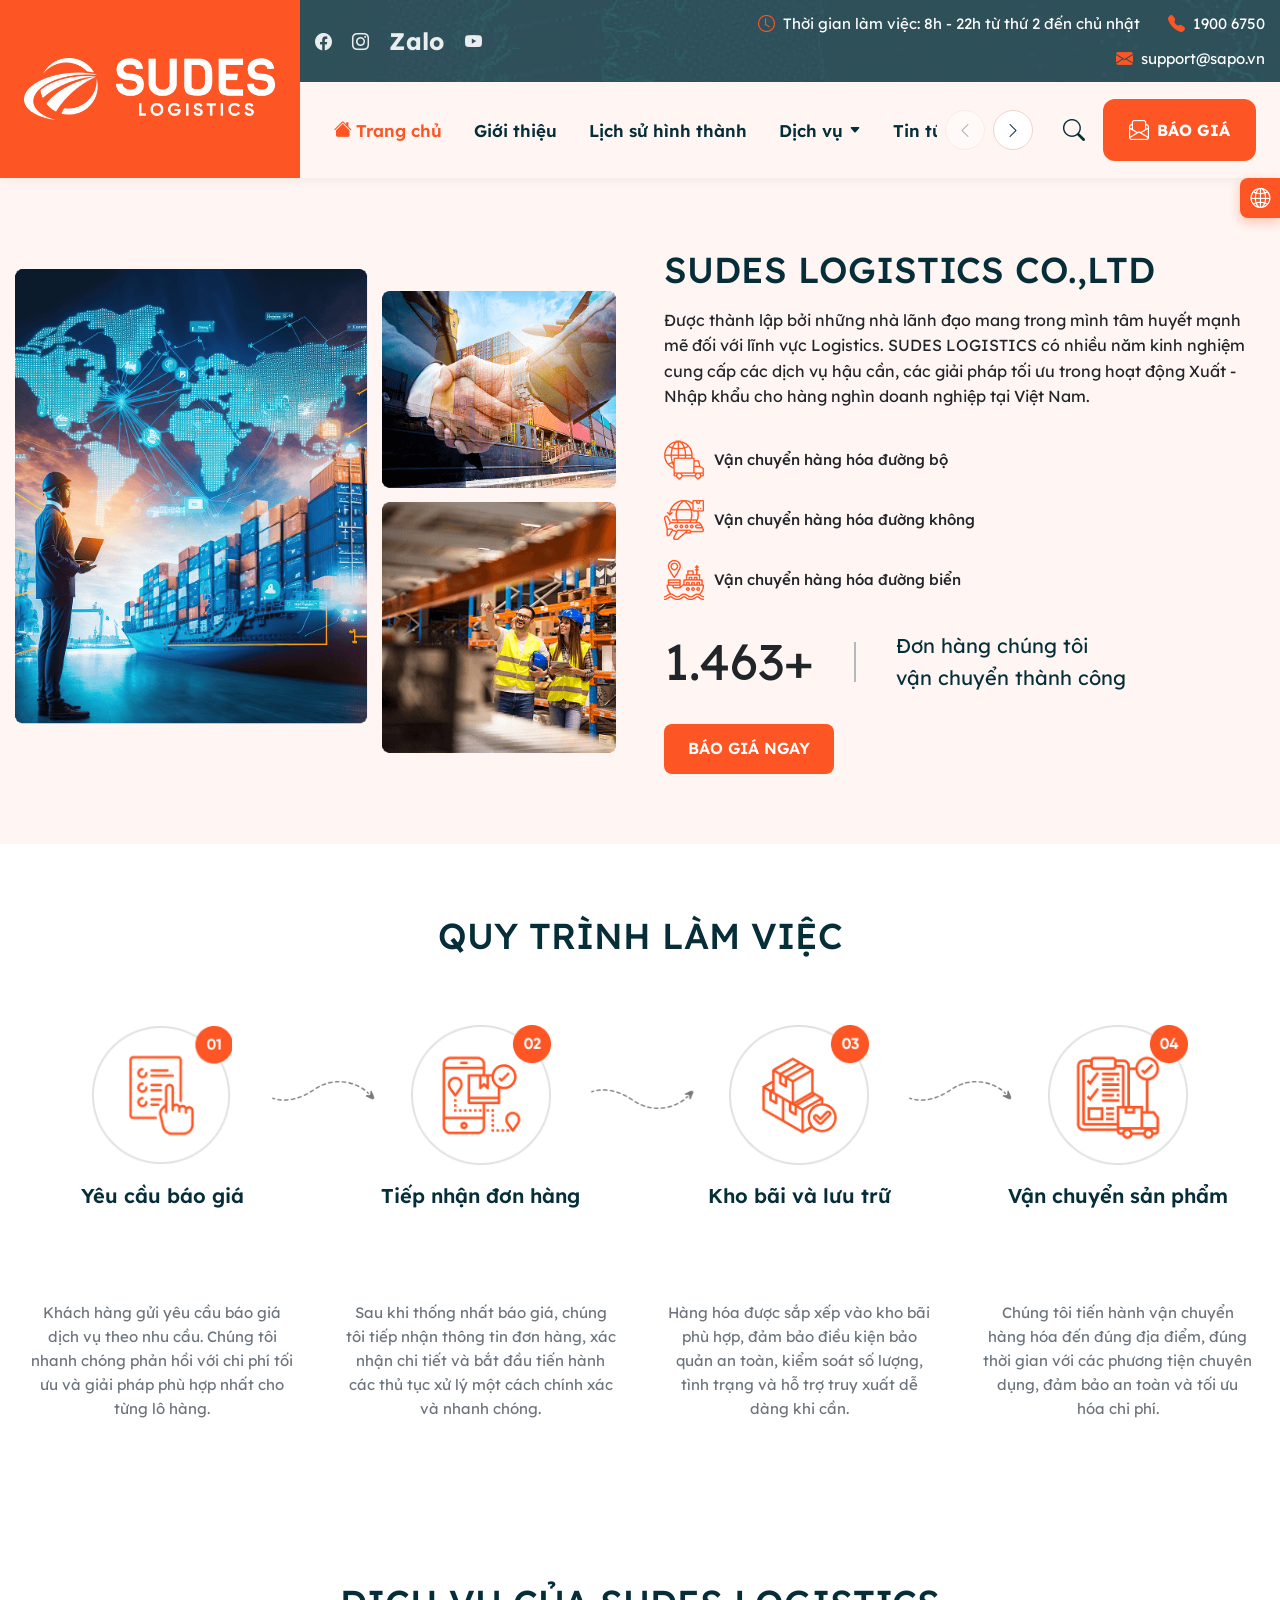
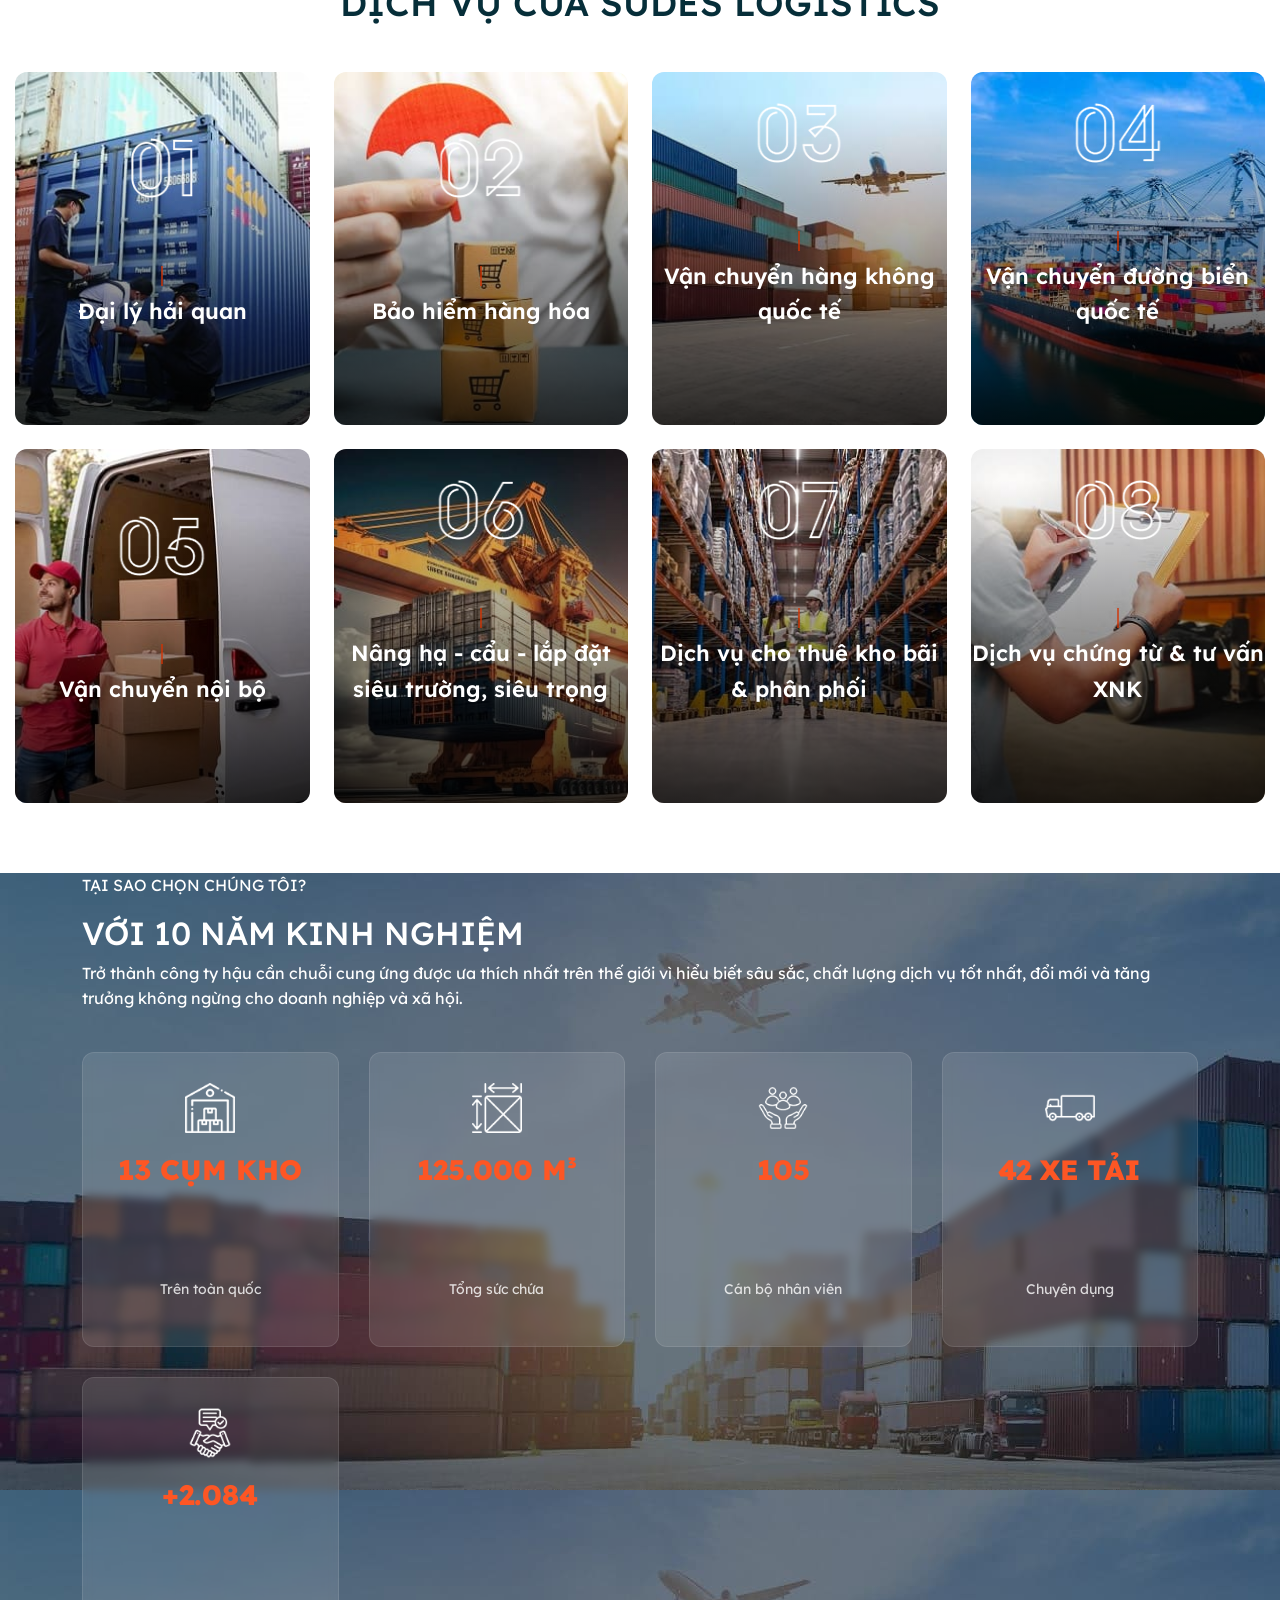
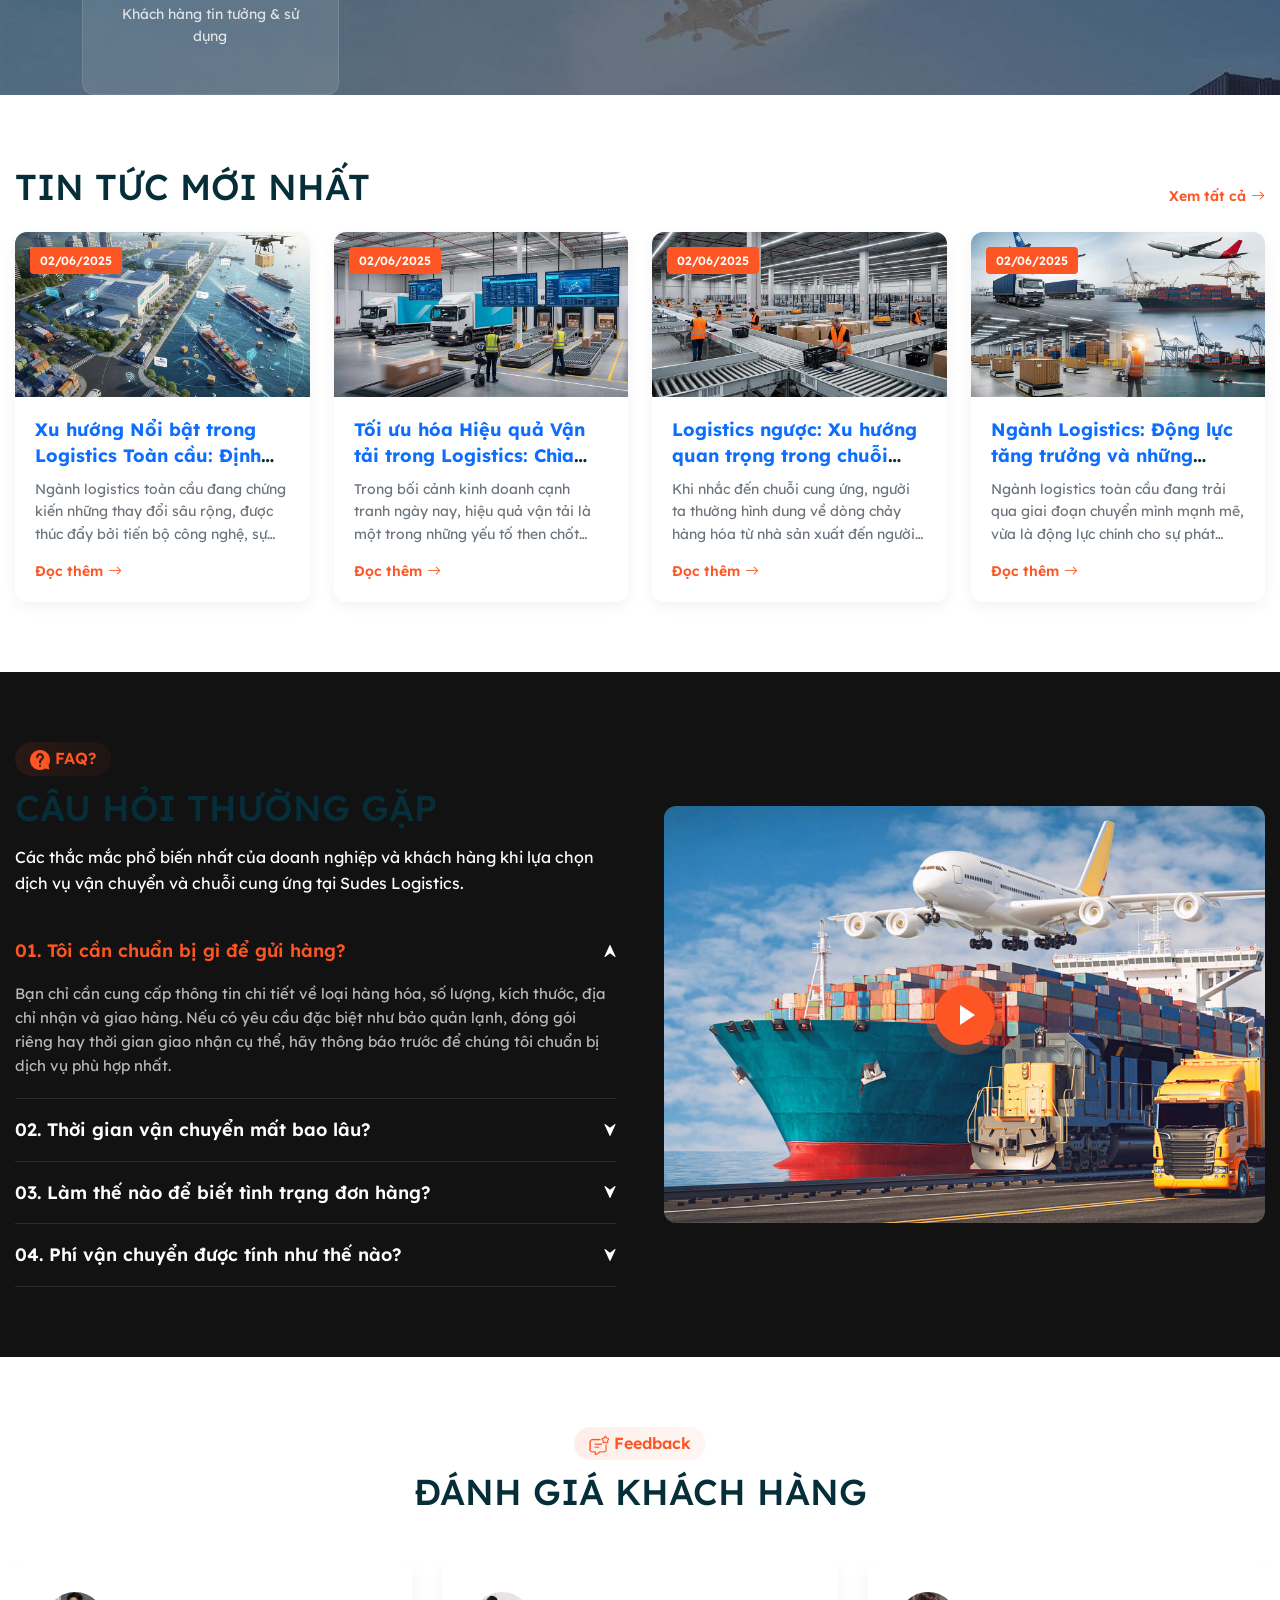
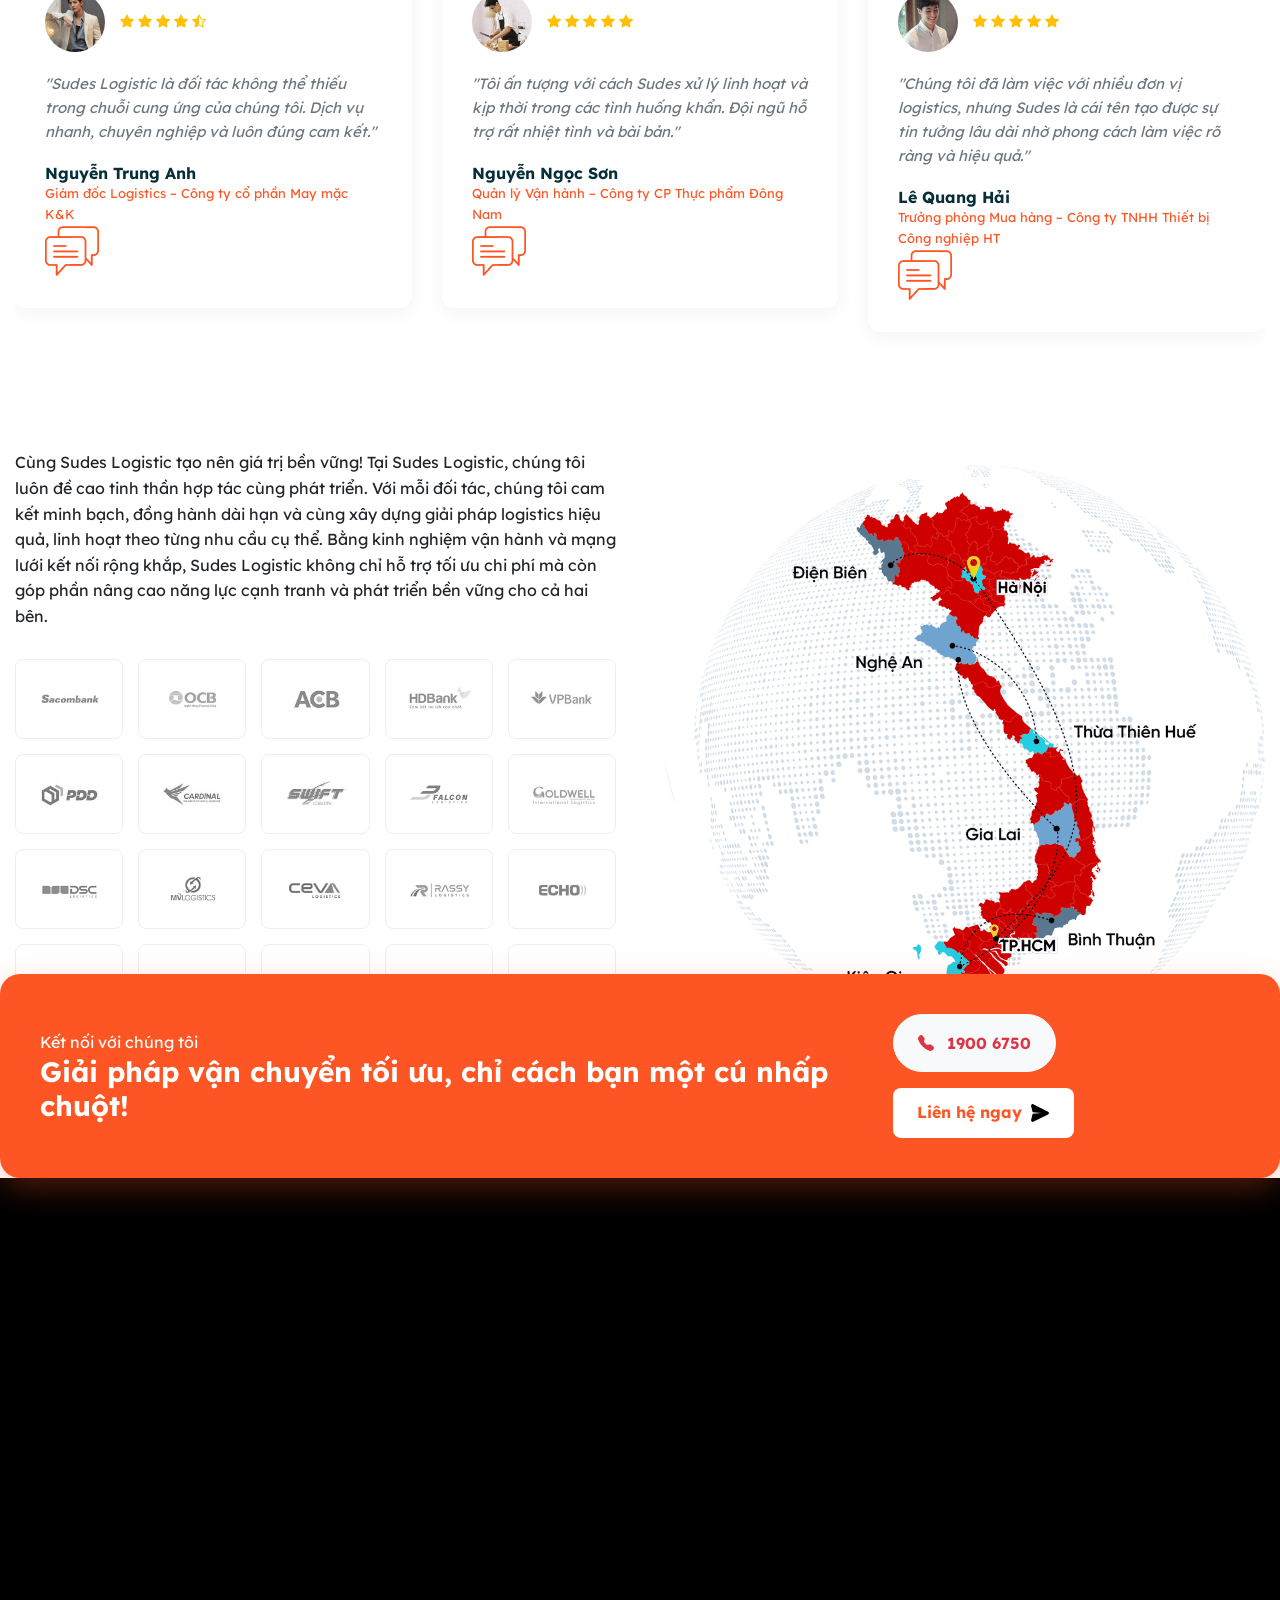
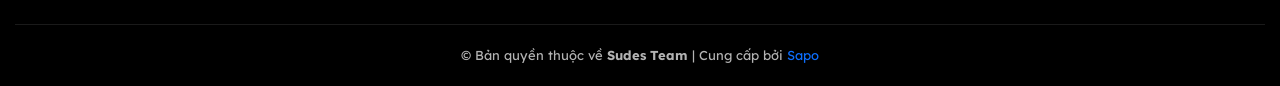
==== index.html @ b06f2344 "Update sudes-logistics" ====
<!DOCTYPE html>
<html lang="vi">
<head>
  <meta charset="UTF-8">
  <meta name="viewport" content="width=device-width, initial-scale=1.0, minimum-scale=1.0, maximum-scale=5.0">
  <meta name="description" content="Sudes Logistics - Đơn vị cung cấp giải pháp vận tải và hậu cần chuyên nghiệp, linh hoạt và tối ưu chi phí. Đồng hành cùng doanh nghiệp xuất nhập khẩu Việt Nam.">
  <meta name="theme-color" content="#fd5624">
  <title>Sudes Logistics - Giải pháp Logistic Toàn Diện</title>

  <!-- Google Fonts & Swiper CSS & Bootstrap Icons & AOS Animation -->
  <link rel="preconnect" href="https://fonts.googleapis.com">
  <link rel="preconnect" href="https://fonts.gstatic.com" crossorigin>
  <link href="https://fonts.googleapis.com/css2?family=Lexend:wght@300;400;500;600;700;800&display=swap" rel="stylesheet">
  <link href="https://cdn.jsdelivr.net/npm/bootstrap@5.3.3/dist/css/bootstrap.min.css" rel="stylesheet">
  <link href="https://cdn.jsdelivr.net/npm/bootstrap-icons@1.11.3/font/bootstrap-icons.min.css" rel="stylesheet">
  <link href="https://cdn.jsdelivr.net/npm/swiper@11/swiper-bundle.min.css" rel="stylesheet">
  <link href="https://cdn.jsdelivr.net/npm/aos@2.3.4/dist/aos.css" rel="stylesheet">
  <link href="assets/css/style.css" rel="stylesheet">
</head>
<body id="top">

<!-- ============ HEADER WRAPPER ============ -->
<header class="header-wrapper" id="siteHeader">
  <div class="header-inner">

    <!-- Khối logo nền CAM (cao bằng full header) -->
    <div class="logo-block">
      <a href="#top" class="logo" title="Sudes Logistics">
        <img src="assets/img/logo.png" alt="Sudes Logistics" width="200" height="50">
      </a>
    </div>

    <!-- Cột phải: top bar dark + menu bar sáng -->
    <div class="header-right">

      <!-- Top Bar: Socials + Contact (chỉ desktop/tablet) -->
      <div class="header-top d-none d-lg-block">
        <div class="container-xl">
          <div class="row align-items-center">
            <div class="col-lg-4">
              <div class="social_header">
                <a href="https://www.facebook.com/" target="_blank" rel="noopener" aria-label="Facebook">
                  <i class="bi bi-facebook"></i>
                </a>
                <a href="https://www.instagram.com/" target="_blank" rel="noopener" aria-label="Instagram">
                  <i class="bi bi-instagram"></i>
                </a>
                <a href="https://zalo.me/19006750" target="_blank" rel="noopener" aria-label="Zalo" class="zalo-link">
                  <span>Zalo</span>
                </a>
                <a href="https://www.youtube.com/" target="_blank" rel="noopener" aria-label="Youtube">
                  <i class="bi bi-youtube"></i>
                </a>
              </div>
            </div>
            <div class="col-lg-8">
              <div class="contact_header">
                <div class="box_poly_hea">
                  <i class="bi bi-clock ht-icon"></i>
                  <span class="sub-text">Thời gian làm việc: 8h - 22h từ thứ 2 đến chủ nhật</span>
                </div>
                <div class="box_poly_hea">
                  <i class="bi bi-telephone-fill ht-icon"></i>
                  <a href="tel:19006750" class="sub-text phone">1900 6750</a>
                </div>
                <div class="box_poly_hea">
                  <i class="bi bi-envelope-fill ht-icon"></i>
                  <a href="mailto:support@sapo.vn" class="sub-text">support@sapo.vn</a>
                </div>
              </div>
            </div>
          </div>
        </div>
      </div>

      <!-- Main Navigation Bar -->
      <div class="header-main">
        <div class="container-xl">
          <div class="row align-items-center">

            <!-- Mobile: hamburger -->
            <div class="col-6 col-lg-0 d-lg-none">
              <button class="mobile-nav-toggle" type="button"
                      data-bs-toggle="offcanvas" data-bs-target="#mobileMenuOffcanvas"
                      aria-controls="mobileMenuOffcanvas" aria-label="Menu">
                <i class="bi bi-list"></i>
              </button>
            </div>

            <!-- Desktop Menu với dropdown hover 3D -->
            <div class="col-lg-8 d-none d-lg-block menu-col">
              <nav class="nav-wrap">
                <ul class="nav-main" id="navMain">
                  <li class="active">
                    <a href="#top"><i class="bi bi-house-fill menu-home-icon"></i><span>Trang chủ</span></a>
                  </li>
                  <li><a href="#about"><span>Giới thiệu</span></a></li>
                  <li><a href="#history"><span>Lịch sử hình thành</span></a></li>

                  <!-- DỊCH VỤ: dropdown hover kiểu cũ -->
                  <li class="has-dropdown">
                    <a href="#services" class="drop-toggle">
                      <span>Dịch vụ</span>
                      <i class="bi bi-caret-down-fill caret"></i>
                    </a>
                    <ul class="dropdown-sub">
                      <li><a href="#services"><i class="bi bi-check2-circle"></i> Đại lý Hải quan</a></li>
                      <li><a href="#services"><i class="bi bi-check2-circle"></i> Bảo hiểm Hàng hóa</a></li>
                      <li><a href="#services"><i class="bi bi-check2-circle"></i> Vận chuyển Hàng không Quốc tế</a></li>
                      <li><a href="#services"><i class="bi bi-check2-circle"></i> Vận chuyển Đường biển Quốc tế</a></li>
                      <li><a href="#services"><i class="bi bi-check2-circle"></i> Vận chuyển Nội bộ</a></li>
                      <li><a href="#services"><i class="bi bi-check2-circle"></i> Nâng hạ - Cẩu - Lắp đặt siêu trường, siêu trọng</a></li>
                      <li><a href="#services"><i class="bi bi-check2-circle"></i> Cho thuê Kho bãi &amp; Phân phối hàng hóa</a></li>
                      <li><a href="#services"><i class="bi bi-check2-circle"></i> Dịch vụ Chứng từ &amp; Tư vấn XNK</a></li>
                    </ul>
                  </li>

                  <li><a href="#news"><span>Tin tức</span></a></li>

                  <!-- THƯ VIỆN: dropdown hover kiểu cũ -->
                  <li class="has-dropdown">
                    <a href="#gallery" class="drop-toggle">
                      <span>Thư viện</span>
                      <i class="bi bi-caret-down-fill caret"></i>
                    </a>
                    <ul class="dropdown-sub">
                      <li><a href="#gallery"><i class="bi bi-play-circle"></i> Thư viện video</a></li>
                      <li><a href="#gallery"><i class="bi bi-images"></i> Thư viện album</a></li>
                    </ul>
                  </li>

                  <li><a href="#faq"><span>Câu hỏi thường gặp</span></a></li>
                  <li><a href="#contact"><span>Liên hệ</span></a></li>
                </ul>
                <button class="nav-arrow" id="navPrev" type="button" aria-label="Menu trước"><i class="bi bi-chevron-left"></i></button>
                <button class="nav-arrow" id="navNext" type="button" aria-label="Menu tiếp theo"><i class="bi bi-chevron-right"></i></button>
              </nav>
            </div>

            <!-- Actions: search + BÁO GIÁ -->
            <div class="col-6 col-lg-auto actions-col">
              <div class="header-actions-right">
                <div class="search-box-toggle d-none d-sm-block" id="searchBoxToggle">
                  <button class="btn-search-trigger" type="button" aria-label="Tìm kiếm" id="btnSearchTrigger">
                    <i class="bi bi-search"></i>
                  </button>
                  <div class="search-dropdown-form">
                    <form onsubmit="event.preventDefault();" class="d-flex gap-2">
                      <input type="text" class="form-control form-control-sm" placeholder="Tìm kiếm dịch vụ..." aria-label="Search">
                      <button type="submit" class="btn-search-go" aria-label="Submit search"><i class="bi bi-arrow-right"></i></button>
                    </form>
                  </div>
                </div>
                
                <a href="#contact" class="btn_bg btn-quote" title="BÁO GIÁ">
                  <i class="bi bi-envelope-paper"></i>
                  <span>BÁO GIÁ</span>
                </a>
              </div>
            </div>
          </div>
        </div>
      </div>
    </div>
  </div>
</header>

<!-- ============ MOBILE OFFCANVAS DRAWER ============ -->
<div class="offcanvas offcanvas-start" tabindex="-1" id="mobileMenuOffcanvas" aria-labelledby="mobileMenuOffcanvasLabel">
  <div class="offcanvas-header border-bottom">
    <a href="#top" class="logo">
      <img src="assets/img/logo.png" alt="Sudes Logistics" width="180">
    </a>
    <button type="button" class="btn-close" data-bs-dismiss="offcanvas" aria-label="Close"></button>
  </div>
  <div class="offcanvas-body p-0">
    <ul class="list-unstyled p-3 mb-0">
      <li class="border-bottom py-2"><a href="#top" class="fw-semibold text-danger d-block" data-bs-dismiss="offcanvas"><i class="bi bi-house-door me-2"></i> Trang chủ</a></li>
      <li class="border-bottom py-2"><a href="#about" class="fw-semibold d-block" data-bs-dismiss="offcanvas">Giới thiệu</a></li>
      <li class="border-bottom py-2"><a href="#history" class="fw-semibold d-block" data-bs-dismiss="offcanvas">Lịch sử hình thành</a></li>
      <li class="border-bottom py-2">
        <a class="fw-semibold d-flex justify-content-between align-items-center" data-bs-toggle="collapse" href="#mobileServiceCollapse" role="button">
          <span>Dịch vụ</span>
          <i class="bi bi-caret-down-fill"></i>
        </a>
        <div class="collapse ps-3 mt-2" id="mobileServiceCollapse">
          <ul class="list-unstyled small">
            <li class="py-1"><a href="#services" data-bs-dismiss="offcanvas">• Đại lý Hải quan</a></li>
            <li class="py-1"><a href="#services" data-bs-dismiss="offcanvas">• Bảo hiểm Hàng hóa</a></li>
            <li class="py-1"><a href="#services" data-bs-dismiss="offcanvas">• Vận chuyển Hàng không Quốc tế</a></li>
            <li class="py-1"><a href="#services" data-bs-dismiss="offcanvas">• Vận chuyển Đường biển Quốc tế</a></li>
            <li class="py-1"><a href="#services" data-bs-dismiss="offcanvas">• Vận chuyển Nội bộ</a></li>
            <li class="py-1"><a href="#services" data-bs-dismiss="offcanvas">• Nâng hạ - Cẩu - Lắp đặt</a></li>
            <li class="py-1"><a href="#services" data-bs-dismiss="offcanvas">• Kho bãi &amp; Phân phối</a></li>
            <li class="py-1"><a href="#services" data-bs-dismiss="offcanvas">• Dịch vụ Chứng từ &amp; Tư vấn XNK</a></li>
          </ul>
        </div>
      </li>
      <li class="border-bottom py-2"><a href="#news" class="fw-semibold d-block" data-bs-dismiss="offcanvas">Tin tức</a></li>
      <li class="border-bottom py-2">
        <a class="fw-semibold d-flex justify-content-between align-items-center" data-bs-toggle="collapse" href="#mobileGalleryCollapse" role="button">
          <span>Thư viện</span>
          <i class="bi bi-caret-down-fill"></i>
        </a>
        <div class="collapse ps-3 mt-2" id="mobileGalleryCollapse">
          <ul class="list-unstyled small">
            <li class="py-1"><a href="#gallery" data-bs-dismiss="offcanvas">• Thư viện video</a></li>
            <li class="py-1"><a href="#gallery" data-bs-dismiss="offcanvas">• Thư viện album</a></li>
          </ul>
        </div>
      </li>
      <li class="border-bottom py-2"><a href="#faq" class="fw-semibold d-block" data-bs-dismiss="offcanvas">Câu hỏi thường gặp</a></li>
      <li class="py-2"><a href="#contact" class="fw-semibold d-block" data-bs-dismiss="offcanvas">Liên hệ</a></li>
    </ul>
    <div class="p-3 bg-light border-top">
      <div class="d-flex align-items-center gap-2 mb-2">
        <i class="bi bi-telephone-fill text-danger"></i>
        <a href="tel:19006750" class="fw-bold text-danger">1900 6750</a>
      </div>
      <div class="d-flex align-items-center gap-2 text-muted small">
        <i class="bi bi-envelope-fill text-danger"></i>
        <span>support@sapo.vn</span>
      </div>
    </div>
  </div>
</div>

<main>

<!-- ============ HERO SLIDER (Swiper with Fade Animation) ============ -->
<section class="hero hero-slider-section" id="hero" aria-label="Giới thiệu Sudes Logistics">
  <div class="swiper hero-swiper">
    <div class="swiper-wrapper">
      <!-- Slide 1 -->
      <div class="hero-slide">
        <div class="hero-slide-item">
          <div class="hero-bg">
            <picture>
              <source media="(min-width: 992px)" srcset="assets/img/slider_1.jpg">
              <img src="assets/img/slider_1_mb.jpg" alt="">
            </picture>
          </div>
          <div class="hero-overlay"></div>
          <div class="hero-content">
            <div class="container-xl">
              <div class="hero-text">
                <h1 class="hero-title">Giải Pháp Logistic Toàn Diện</h1>
                <p class="hero-desc">Chúng tôi cung cấp giải pháp chuỗi cung ứng tối ưu, hỗ trợ hàng nghìn doanh nghiệp Việt Nam xuất nhập khẩu hiệu quả. Nâng cao vận hành, mở rộng thị trường.</p>
              </div>
            </div>
          </div>
        </div>
      </div>

      <!-- Slide 2 -->
      <div class="hero-slide">
        <div class="hero-slide-item">
          <div class="hero-bg">
            <picture>
              <source media="(min-width: 992px)" srcset="assets/img/slider_2.jpg">
              <img src="assets/img/slider_2_mb.jpg" alt="">
            </picture>
          </div>
          <div class="hero-overlay"></div>
          <div class="hero-content">
            <div class="container-xl">
              <div class="hero-text">
                <h1 class="hero-title">Vững Bước Vươn Ra Thế Giới</h1>
                <p class="hero-desc">Là chuyên gia logistics hàng đầu, chúng tôi mang đến dịch vụ chuyên nghiệp và giải pháp đột phá cho xuất nhập khẩu. Giúp hàng nghìn doanh nghiệp vững vàng phát triển toàn cầu.</p>
              </div>
            </div>
          </div>
        </div>
      </div>
    </div>
  </div>
</section>

<!-- ============ ABOUT SECTION ============ -->
<section class="section_about section-pad" id="about">
  <div class="container-xl">
    <div class="row align-items-center g-5">
      <div class="col-lg-6" data-aos="fade-right">
        <a class="img_about" href="#about" title="Banner Giới Thiệu">
          <img src="assets/img/banner_about.jpg" alt="Sudes Logistics Giới Thiệu" width="768" height="619" loading="lazy">
        </a>
      </div>
      <div class="col-lg-6" data-aos="fade-left">
        <div class="box_about">
          <h2 class="title_about title_font mb-3">SUDES LOGISTICS CO.,LTD</h2>
          <p class="lead-p mb-4">Được thành lập bởi những nhà lãnh đạo mang trong mình tâm huyết mạnh mẽ đối với lĩnh vực Logistics. SUDES LOGISTICS có nhiều năm kinh nghiệm cung cấp các dịch vụ hậu cần, các giải pháp tối ưu trong hoạt động Xuất - Nhập khẩu cho hàng nghìn doanh nghiệp tại Việt Nam.</p>

          <div class="box_thong_so">
            <div class="item_thong_so" data-aos="fade-up" data-aos-delay="100">
              <img src="assets/img/about_icon_1.png" alt="Vận chuyển đường bộ" width="40" height="40">
              <p class="content_thong_so">Vận chuyển hàng hóa đường bộ</p>
            </div>
            <div class="item_thong_so" data-aos="fade-up" data-aos-delay="200">
              <img src="assets/img/about_icon_2.png" alt="Vận chuyển đường không" width="40" height="40">
              <p class="content_thong_so">Vận chuyển hàng hóa đường không</p>
            </div>
            <div class="item_thong_so" data-aos="fade-up" data-aos-delay="300">
              <img src="assets/img/about_icon_3.png" alt="Vận chuyển đường biển" width="40" height="40">
              <p class="content_thong_so">Vận chuyển hàng hóa đường biển</p>
            </div>
          </div>

          <!-- Counter box 1500+ -->
          <div class="shipping-success-box" data-aos="zoom-in" data-aos-delay="300">
            <div class="number"><span data-count="1500">0</span>+</div>
            <div class="shipping-success-box-inline"></div>
            <div class="content-sus">Đơn hàng chúng tôi <br>vận chuyển thành công</div>
          </div>

          <div data-aos="fade-up" data-aos-delay="350">
            <a href="#contact" class="btn_bg" title="BÁO GIÁ NGAY">BÁO GIÁ NGAY</a>
          </div>
        </div>
      </div>
    </div>
  </div>
</section>

<!-- ============ QUY TRÌNH LÀM VIỆC ============ -->
<section class="section_quytrinh section-pad" id="history">
  <div class="container-xl">
    <div class="text-center mb-5" data-aos="fade-up">
      <h2 class="title_quy_trinh title_font">QUY TRÌNH LÀM VIỆC</h2>
    </div>

    <div class="row g-4">
      <div class="col-6 col-lg-3" data-aos="fade-up" data-aos-delay="100">
        <div class="item_quy_trinh">
          <div class="icon_item">
            <img src="assets/img/quy_trinh_img_1.png" alt="Yêu cầu báo giá" width="60" height="60" loading="lazy">
          </div>
          <h3 class="title_item">Yêu cầu báo giá</h3>
          <p class="content_item">Khách hàng gửi yêu cầu báo giá dịch vụ theo nhu cầu. Chúng tôi nhanh chóng phản hồi với chi phí tối ưu và giải pháp phù hợp nhất cho từng lô hàng.</p>
        </div>
      </div>
      <div class="col-sm-6 col-lg-3" data-aos="fade-up" data-aos-delay="200">
        <div class="item_quy_trinh">
          <div class="icon_item">
            <img src="assets/img/quy_trinh_img_2.png" alt="Tiếp nhận đơn hàng" width="60" height="60" loading="lazy">
          </div>
          <h3 class="title_item">Tiếp nhận đơn hàng</h3>
          <p class="content_item">Sau khi thống nhất báo giá, chúng tôi tiếp nhận thông tin đơn hàng, xác nhận chi tiết và bắt đầu tiến hành các thủ tục xử lý một cách chính xác và nhanh chóng.</p>
        </div>
      </div>
      <div class="col-sm-6 col-lg-3" data-aos="fade-up" data-aos-delay="300">
        <div class="item_quy_trinh">
          <div class="icon_item">
            <img src="assets/img/quy_trinh_img_3.png" alt="Kho bãi và lưu trữ" width="60" height="60" loading="lazy">
          </div>
          <h3 class="title_item">Kho bãi và lưu trữ</h3>
          <p class="content_item">Hàng hóa được sắp xếp vào kho bãi phù hợp, đảm bảo điều kiện bảo quản an toàn, kiểm soát số lượng, tình trạng và hỗ trợ truy xuất dễ dàng khi cần.</p>
        </div>
      </div>
      <div class="col-sm-6 col-lg-3" data-aos="fade-up" data-aos-delay="400">
        <div class="item_quy_trinh">
          <div class="icon_item">
            <img src="assets/img/quy_trinh_img_4.png" alt="Vận chuyển sản phẩm" width="60" height="60" loading="lazy">
          </div>
          <h3 class="title_item">Vận chuyển sản phẩm</h3>
          <p class="content_item">Chúng tôi tiến hành vận chuyển hàng hóa đến đúng địa điểm, đúng thời gian với các phương tiện chuyên dụng, đảm bảo an toàn và tối ưu hóa chi phí.</p>
        </div>
      </div>
    </div>
  </div>
</section>

<!-- ============ SERVICES (DỊCH VỤ CỦA SUDES LOGISTICS) ============ -->
<section class="section_dich_vu section-pad" id="services">
  <div class="container-xl">
    <div class="text-center mb-5" data-aos="fade-up">
      <h2 class="title_dich_vu title_font">DỊCH VỤ CỦA SUDES LOGISTICS</h2>
    </div>

    <div class="row g-4">
      <!-- 1 -->
      <div class="col-6 col-md-4 col-lg-3" data-aos="fade-up" data-aos-delay="50">
        <div class="item_dich_vu">
          <a href="#contact" class="opaci_href" title="Đại lý hải quan"></a>
          <div class="img_dv"><img src="assets/img/dich_vu_img_1.jpg" alt="Đại lý hải quan" loading="lazy"></div>
          <div class="info_dich_vu">
            <div class="icon_dv"><img src="assets/img/dich_vu_icon_1.png" alt="Đại lý hải quan"></div>
            <div class="info_dich_vu-inline"></div>
            <p class="title_item">Đại lý hải quan</p>
          </div>
        </div>
      </div>
      <!-- 2 -->
      <div class="col-6 col-md-4 col-lg-3" data-aos="fade-up" data-aos-delay="100">
        <div class="item_dich_vu">
          <a href="#contact" class="opaci_href" title="Bảo hiểm hàng hóa"></a>
          <div class="img_dv"><img src="assets/img/dich_vu_img_2.jpg" alt="Bảo hiểm hàng hóa" loading="lazy"></div>
          <div class="info_dich_vu">
            <div class="icon_dv"><img src="assets/img/dich_vu_icon_2.png" alt="Bảo hiểm hàng hóa"></div>
            <div class="info_dich_vu-inline"></div>
            <p class="title_item">Bảo hiểm hàng hóa</p>
          </div>
        </div>
      </div>
      <!-- 3 -->
      <div class="col-6 col-md-4 col-lg-3" data-aos="fade-up" data-aos-delay="150">
        <div class="item_dich_vu">
          <a href="#contact" class="opaci_href" title="Vận chuyển hàng không quốc tế"></a>
          <div class="img_dv"><img src="assets/img/dich_vu_img_3.jpg" alt="Vận chuyển hàng không quốc tế" loading="lazy"></div>
          <div class="info_dich_vu">
            <div class="icon_dv"><img src="assets/img/dich_vu_icon_3.png" alt="Vận chuyển hàng không quốc tế"></div>
            <div class="info_dich_vu-inline"></div>
            <p class="title_item">Vận chuyển hàng không quốc tế</p>
          </div>
        </div>
      </div>
      <!-- 4 -->
      <div class="col-6 col-md-4 col-lg-3" data-aos="fade-up" data-aos-delay="200">
        <div class="item_dich_vu">
          <a href="#contact" class="opaci_href" title="Vận chuyển đường biển quốc tế"></a>
          <div class="img_dv"><img src="assets/img/dich_vu_img_4.jpg" alt="Vận chuyển đường biển quốc tế" loading="lazy"></div>
          <div class="info_dich_vu">
            <div class="icon_dv"><img src="assets/img/dich_vu_icon_4.png" alt="Vận chuyển đường biển quốc tế"></div>
            <div class="info_dich_vu-inline"></div>
            <p class="title_item">Vận chuyển đường biển quốc tế</p>
          </div>
        </div>
      </div>
      <!-- 5 -->
      <div class="col-6 col-md-4 col-lg-3" data-aos="fade-up" data-aos-delay="250">
        <div class="item_dich_vu">
          <a href="#contact" class="opaci_href" title="Vận chuyển nội bộ"></a>
          <div class="img_dv"><img src="assets/img/dich_vu_img_5.jpg" alt="Vận chuyển nội bộ" loading="lazy"></div>
          <div class="info_dich_vu">
            <div class="icon_dv"><img src="assets/img/dich_vu_icon_5.png" alt="Vận chuyển nội bộ"></div>
            <div class="info_dich_vu-inline"></div>
            <p class="title_item">Vận chuyển nội bộ</p>
          </div>
        </div>
      </div>
      <!-- 6 -->
      <div class="col-6 col-md-4 col-lg-3" data-aos="fade-up" data-aos-delay="300">
        <div class="item_dich_vu">
          <a href="#contact" class="opaci_href" title="Nâng hạ - cẩu - lắp đặt"></a>
          <div class="img_dv"><img src="assets/img/dich_vu_img_6.jpg" alt="Nâng hạ - cẩu - lắp đặt" loading="lazy"></div>
          <div class="info_dich_vu">
            <div class="icon_dv"><img src="assets/img/dich_vu_icon_6.png" alt="Nâng hạ - cẩu - lắp đặt"></div>
            <div class="info_dich_vu-inline"></div>
            <p class="title_item">Nâng hạ - cẩu - lắp đặt siêu trường, siêu trọng</p>
          </div>
        </div>
      </div>
      <!-- 7 -->
      <div class="col-6 col-md-4 col-lg-3" data-aos="fade-up" data-aos-delay="350">
        <div class="item_dich_vu">
          <a href="#contact" class="opaci_href" title="Cho thuê kho bãi"></a>
          <div class="img_dv"><img src="assets/img/dich_vu_img_7.jpg" alt="Cho thuê kho bãi" loading="lazy"></div>
          <div class="info_dich_vu">
            <div class="icon_dv"><img src="assets/img/dich_vu_icon_7.png" alt="Cho thuê kho bãi"></div>
            <div class="info_dich_vu-inline"></div>
            <p class="title_item">Dịch vụ cho thuê kho bãi &amp; phân phối</p>
          </div>
        </div>
      </div>
      <!-- 8 -->
      <div class="col-6 col-md-4 col-lg-3" data-aos="fade-up" data-aos-delay="400">
        <div class="item_dich_vu">
          <a href="#contact" class="opaci_href" title="Dịch vụ chứng từ & tư vấn XNK"></a>
          <div class="img_dv"><img src="assets/img/dich_vu_img_8.jpg" alt="Dịch vụ chứng từ & tư vấn XNK" loading="lazy"></div>
          <div class="info_dich_vu">
            <div class="icon_dv"><img src="assets/img/dich_vu_icon_8.png" alt="Dịch vụ chứng từ"></div>
            <div class="info_dich_vu-inline"></div>
            <p class="title_item">Dịch vụ chứng từ &amp; tư vấn XNK</p>
          </div>
        </div>
      </div>
    </div>
  </div>
</section>

<!-- ============ WHY CHOOSE US (TẠI SAO CHỌN CHÚNG TÔI) ============ -->
<section class="section_why_choose" style="background-image: url('assets/img/bg_tai_sao_chon.jpg');" id="why">
  <div class="container">
    <div class="text-center text-lg-start mb-4" data-aos="fade-up">
      <p class="sub_tai_sao">TẠI SAO CHỌN CHÚNG TÔI?</p>
      <h2 class="title_tai_sao">VỚI 10 NĂM KINH NGHIỆM</h2>
      <p class="content_tai_sao">Trở thành công ty hậu cần chuỗi cung ứng được ưa thích nhất trên thế giới vì hiểu biết sâu sắc, chất lượng dịch vụ tốt nhất, đổi mới và tăng trưởng không ngừng cho doanh nghiệp và xã hội.</p>
    </div>

    <!-- 5 Animated Statistic Cards -->
    <div class="list_tai_sao_chon">
      <div class="item_tai_sao_chon" data-aos="fade-up" data-aos-delay="100">
        <div class="icon_item"><img src="assets/img/icon_tsc_1.png" alt="30 Cụm kho" loading="lazy"></div>
        <p class="title_item"><span data-count="30">0</span> CỤM KHO</p>
        <p class="content_item">Trên toàn quốc</p>
      </div>
      <div class="item_tai_sao_chon" data-aos="fade-up" data-aos-delay="200">
        <div class="icon_item"><img src="assets/img/icon_tsc_2.png" alt="300000 M3" loading="lazy"></div>
        <p class="title_item"><span data-count="300000">0</span> M³</p>
        <p class="content_item">Tổng sức chứa</p>
      </div>
      <div class="item_tai_sao_chon" data-aos="fade-up" data-aos-delay="300">
        <div class="icon_item"><img src="assets/img/icon_tsc_3.png" alt="250 Nhân viên" loading="lazy"></div>
        <p class="title_item"><span data-count="250">0</span></p>
        <p class="content_item">Cán bộ nhân viên</p>
      </div>
      <div class="item_tai_sao_chon" data-aos="fade-up" data-aos-delay="400">
        <div class="icon_item"><img src="assets/img/icon_tsc_4.png" alt="100 Xe tải" loading="lazy"></div>
        <p class="title_item"><span data-count="100">0</span> XE TẢI</p>
        <p class="content_item">Chuyên dụng</p>
      </div>
      <div class="item_tai_sao_chon" data-aos="fade-up" data-aos-delay="500">
        <div class="icon_item"><img src="assets/img/icon_tsc_5.png" alt="+5000 Khách hàng" loading="lazy"></div>
        <p class="title_item">+<span data-count="5000">0</span></p>
        <p class="content_item">Khách hàng tin tưởng &amp; sử dụng</p>
      </div>
    </div>
  </div>
</section>

<!-- ============ NEWS (TIN TỨC MỚI NHẤT) ============ -->
<section class="section_blog section-pad" id="news">
  <div class="container-xl">
    <div class="d-flex justify-content-between align-items-end mb-4" data-aos="fade-up">
      <div>
        <h2 class="title_blogs title_font mb-0">TIN TỨC MỚI NHẤT</h2>
      </div>
      <a href="#news" class="see_more d-none d-sm-inline-flex">Xem tất cả <i class="bi bi-arrow-right"></i></a>
    </div>

    <div class="row g-4">
      <!-- Article 1 -->
      <div class="col-md-6 col-lg-3" data-aos="fade-up" data-aos-delay="100">
        <div class="item-blog">
          <div class="block-thumb">
            <a href="#news"><img src="assets/img/blog_1.jpg" alt="Xu hướng Nổi bật trong Logistics Toàn cầu" loading="lazy"></a>
            <div class="time_arti">02/06/2025</div>
          </div>
          <div class="block-content">
            <h3><a href="#news">Xu hướng Nổi bật trong Logistics Toàn cầu: Định hình Tương lai Chuỗi Cung ứng</a></h3>
            <div class="line"></div>
            <p class="justify">Ngành logistics toàn cầu đang chứng kiến những thay đổi sâu rộng, được thúc đẩy bởi tiến bộ công nghệ, sự thay đổi trong kỳ vọng của khách hàng và nhận thức về môi trường.</p>
            <a class="see_more" href="#news">Đọc thêm <i class="bi bi-arrow-right"></i></a>
          </div>
        </div>
      </div>
      <!-- Article 2 -->
      <div class="col-md-6 col-lg-3" data-aos="fade-up" data-aos-delay="200">
        <div class="item-blog">
          <div class="block-thumb">
            <a href="#news"><img src="assets/img/blog_2.jpg" alt="Tối ưu hóa Hiệu quả Vận tải trong Logistics" loading="lazy"></a>
            <div class="time_arti">02/06/2025</div>
          </div>
          <div class="block-content">
            <h3><a href="#news">Tối ưu hóa Hiệu quả Vận tải trong Logistics: Chìa khóa tăng trưởng bền vững</a></h3>
            <div class="line"></div>
            <p class="justify">Trong bối cảnh kinh doanh cạnh tranh ngày nay, hiệu quả vận tải là một trong những yếu tố then chốt quyết định sự thành công của chuỗi cung ứng.</p>
            <a class="see_more" href="#news">Đọc thêm <i class="bi bi-arrow-right"></i></a>
          </div>
        </div>
      </div>
      <!-- Article 3 -->
      <div class="col-md-6 col-lg-3" data-aos="fade-up" data-aos-delay="300">
        <div class="item-blog">
          <div class="block-thumb">
            <a href="#news"><img src="assets/img/blog_3.jpg" alt="Logistics ngược" loading="lazy"></a>
            <div class="time_arti">02/06/2025</div>
          </div>
          <div class="block-content">
            <h3><a href="#news">Logistics ngược: Xu hướng quan trọng trong chuỗi cung ứng hiện đại</a></h3>
            <div class="line"></div>
            <p class="justify">Khi nhắc đến chuỗi cung ứng, người ta thường hình dung về dòng chảy hàng hóa từ nhà sản xuất đến người tiêu dùng. Tuy nhiên logistics ngược đang nổi lên mạnh mẽ.</p>
            <a class="see_more" href="#news">Đọc thêm <i class="bi bi-arrow-right"></i></a>
          </div>
        </div>
      </div>
      <!-- Article 4 -->
      <div class="col-md-6 col-lg-3" data-aos="fade-up" data-aos-delay="400">
        <div class="item-blog">
          <div class="block-thumb">
            <a href="#news"><img src="assets/img/blog_4.jpg" alt="Động lực tăng trưởng" loading="lazy"></a>
            <div class="time_arti">02/06/2025</div>
          </div>
          <div class="block-content">
            <h3><a href="#news">Ngành Logistics: Động lực tăng trưởng và những thách thức mới</a></h3>
            <div class="line"></div>
            <p class="justify">Ngành logistics toàn cầu đang trải qua giai đoạn chuyển mình mạnh mẽ, vừa là động lực chính cho sự phát triển kinh tế vừa đối mặt với nhiều cơ hội mới.</p>
            <a class="see_more" href="#news">Đọc thêm <i class="bi bi-arrow-right"></i></a>
          </div>
        </div>
      </div>
    </div>
  </div>
</section>

<!-- ============ FAQ (CÂU HỎI THƯỜNG GẶP) ============ -->
<section class="section_faq section-pad" id="faq">
  <div class="container-xl">
    <div class="row g-5 align-items-center">
      <div class="col-lg-6" data-aos="fade-right">
        <div class="faq-box-left">
          <div class="sub-title-tag">
            <img src="assets/img/icon_sub_faq.png" alt="FAQ" width="20" height="20">
            <span>FAQ?</span>
          </div>
          <h2 class="title_choose title_font mb-3">Câu hỏi thường gặp</h2>
          <p class="lead-p mb-4">Các thắc mắc phổ biến nhất của doanh nghiệp và khách hàng khi lựa chọn dịch vụ vận chuyển và chuỗi cung ứng tại Sudes Logistics.</p>

          <ul class="faq-list">
            <!-- FAQ 1 -->
            <li class="active">
              <h3>
                <span>01. Tôi cần chuẩn bị gì để gửi hàng?</span>
                <svg viewBox="0 0 15 15" fill="none"><path d="M7.98691 14.6893L14.4153 0.761055C14.516 0.539274 14.456 0.274638 14.2653 0.120356C14.0746 -0.0349973 13.8036 -0.0403543 13.6075 0.107499L7.50049 4.68774L1.3935 0.107499C1.19743 -0.0403548 0.925294 -0.0349978 0.735656 0.119284C0.606016 0.22321 0.536375 0.378563 0.536375 0.53606C0.536375 0.612129 0.552446 0.688199 0.585659 0.759983L7.01407 14.6882C7.10193 14.8789 7.29157 15 7.50049 15C7.70941 15 7.89905 14.8789 7.98691 14.6893Z" fill="white"/></svg>
              </h3>
              <div class="content-faq">Bạn chỉ cần cung cấp thông tin chi tiết về loại hàng hóa, số lượng, kích thước, địa chỉ nhận và giao hàng. Nếu có yêu cầu đặc biệt như bảo quản lạnh, đóng gói riêng hay thời gian giao nhận cụ thể, hãy thông báo trước để chúng tôi chuẩn bị dịch vụ phù hợp nhất.</div>
            </li>
            <!-- FAQ 2 -->
            <li>
              <h3>
                <span>02. Thời gian vận chuyển mất bao lâu?</span>
                <svg viewBox="0 0 15 15" fill="none"><path d="M7.98691 14.6893L14.4153 0.761055C14.516 0.539274 14.456 0.274638 14.2653 0.120356C14.0746 -0.0349973 13.8036 -0.0403543 13.6075 0.107499L7.50049 4.68774L1.3935 0.107499C1.19743 -0.0403548 0.925294 -0.0349978 0.735656 0.119284C0.606016 0.22321 0.536375 0.378563 0.536375 0.53606C0.536375 0.612129 0.552446 0.688199 0.585659 0.759983L7.01407 14.6882C7.10193 14.8789 7.29157 15 7.50049 15C7.70941 15 7.89905 14.8789 7.98691 14.6893Z" fill="currentColor"/></svg>
              </h3>
              <div class="content-faq">Thời gian vận chuyển phụ thuộc vào khoảng cách, loại dịch vụ (tiêu chuẩn, nhanh, tiết kiệm), và điều kiện giao thông. Trong nước thường mất từ 1–3 ngày, quốc tế có thể kéo dài 5–10 ngày. Với hàng gấp, chúng tôi có các giải pháp vận chuyển ưu tiên nhanh chóng và đúng hẹn.</div>
            </li>
            <!-- FAQ 3 -->
            <li>
              <h3>
                <span>03. Làm thế nào để biết tình trạng đơn hàng?</span>
                <svg viewBox="0 0 15 15" fill="none"><path d="M7.98691 14.6893L14.4153 0.761055C14.516 0.539274 14.456 0.274638 14.2653 0.120356C14.0746 -0.0349973 13.8036 -0.0403543 13.6075 0.107499L7.50049 4.68774L1.3935 0.107499C1.19743 -0.0403548 0.925294 -0.0349978 0.735656 0.119284C0.606016 0.22321 0.536375 0.378563 0.536375 0.53606C0.536375 0.612129 0.552446 0.688199 0.585659 0.759983L7.01407 14.6882C7.10193 14.8789 7.29157 15 7.50049 15C7.70941 15 7.89905 14.8789 7.98691 14.6893Z" fill="currentColor"/></svg>
              </h3>
              <div class="content-faq">Chúng tôi sẽ thông báo cho bạn về tình trạng đơn hàng qua email hoặc điện thoại khi có bất kỳ cập nhật quan trọng nào. Bạn có thể liên hệ trực tiếp với chúng tôi để yêu cầu thông tin chi tiết về tiến độ giao hàng.</div>
            </li>
            <!-- FAQ 4 -->
            <li>
              <h3>
                <span>04. Phí vận chuyển được tính như thế nào?</span>
                <svg viewBox="0 0 15 15" fill="none"><path d="M7.98691 14.6893L14.4153 0.761055C14.516 0.539274 14.456 0.274638 14.2653 0.120356C14.0746 -0.0349973 13.8036 -0.0403543 13.6075 0.107499L7.50049 4.68774L1.3935 0.107499C1.19743 -0.0403548 0.925294 -0.0349978 0.735656 0.119284C0.606016 0.22321 0.536375 0.378563 0.536375 0.53606C0.536375 0.612129 0.552446 0.688199 0.585659 0.759983L7.01407 14.6882C7.10193 14.8789 7.29157 15 7.50049 15C7.70941 15 7.89905 14.8789 7.98691 14.6893Z" fill="currentColor"/></svg>
              </h3>
              <div class="content-faq">Chi phí vận chuyển dựa trên nhiều yếu tố như trọng lượng, kích thước hàng, loại hàng (thông thường hay đặc biệt), quãng đường di chuyển và hình thức vận chuyển. Chúng tôi luôn cung cấp bảng giá rõ ràng, minh bạch.</div>
            </li>
          </ul>
        </div>
      </div>

      <!-- Video Right Box -->
      <div class="col-lg-6" data-aos="fade-left">
        <div class="img_thm">
          <img src="assets/img/bg_video_why.jpg" alt="Video Sudes Logistics" width="975" height="677" loading="lazy">
          <div class="icon_video" id="openVideoBtn" data-video="9Jhuvm0-9F4" title="Xem video giới thiệu">
            <i></i>
          </div>
        </div>
      </div>
    </div>
  </div>
</section>

<!-- Video Popup Modal -->
<div class="popup_video" id="popupVideo">
  <div class="popup_video_inner">
    <span class="close_video" id="closeVideoBtn">&times;</span>
    <div class="ratio ratio-16x9" id="videoIframeContainer"></div>
  </div>
</div>

<!-- ============ TESTIMONIALS (ĐÁNH GIÁ KHÁCH HÀNG) ============ -->
<section class="section_danh_gia section-pad" id="testimonials">
  <div class="container-xl">
    <div class="text-center mb-5" data-aos="fade-up">
      <div class="sub-title-tag">
        <img src="assets/img/icon_sub_feedback.png" alt="Feedback" width="20" height="20">
        <span>Feedback</span>
      </div>
      <h2 class="title_danh_gia title_font">ĐÁNH GIÁ KHÁCH HÀNG</h2>
    </div>

    <!-- Swiper Testimonial Slider -->
    <div class="swiper" id="feedbackSwiper" data-aos="fade-up" data-aos-delay="150">
      <div class="swiper-wrapper pb-5">
        <!-- Review 1 -->
        <div class="swiper-slide">
          <div class="review_box">
            <div class="tang_1_feed">
              <div class="review_img">
                <img src="assets/img/image_danh_gia_1.jpg" alt="Nguyễn Trung Anh" width="70" height="70" loading="lazy">
              </div>
              <div class="star-rating">
                <i class="bi bi-star-fill"></i>
                <i class="bi bi-star-fill"></i>
                <i class="bi bi-star-fill"></i>
                <i class="bi bi-star-fill"></i>
                <i class="bi bi-star-half"></i>
              </div>
            </div>
            <p class="content_review">"Sudes Logistic là đối tác không thể thiếu trong chuỗi cung ứng của chúng tôi. Dịch vụ nhanh, chuyên nghiệp và luôn đúng cam kết."</p>
            <h3 class="name_review">Nguyễn Trung Anh</h3>
            <p class="job_review">Giám đốc Logistics – Công ty cổ phần May mặc K&amp;K</p>
            <div class="icon_gach"><img src="assets/img/gach2.png" alt="quote icon"></div>
          </div>
        </div>
        <!-- Review 2 -->
        <div class="swiper-slide">
          <div class="review_box">
            <div class="tang_1_feed">
              <div class="review_img">
                <img src="assets/img/image_danh_gia_2.jpg" alt="Nguyễn Ngọc Sơn" width="70" height="70" loading="lazy">
              </div>
              <div class="star-rating">
                <i class="bi bi-star-fill"></i>
                <i class="bi bi-star-fill"></i>
                <i class="bi bi-star-fill"></i>
                <i class="bi bi-star-fill"></i>
                <i class="bi bi-star-fill"></i>
              </div>
            </div>
            <p class="content_review">"Tôi ấn tượng với cách Sudes xử lý linh hoạt và kịp thời trong các tình huống khẩn. Đội ngũ hỗ trợ rất nhiệt tình và bài bản."</p>
            <h3 class="name_review">Nguyễn Ngọc Sơn</h3>
            <p class="job_review">Quản lý Vận hành – Công ty CP Thực phẩm Đông Nam</p>
            <div class="icon_gach"><img src="assets/img/gach2.png" alt="quote icon"></div>
          </div>
        </div>
        <!-- Review 3 -->
        <div class="swiper-slide">
          <div class="review_box">
            <div class="tang_1_feed">
              <div class="review_img">
                <img src="assets/img/image_danh_gia_3.jpg" alt="Lê Quang Hải" width="70" height="70" loading="lazy">
              </div>
              <div class="star-rating">
                <i class="bi bi-star-fill"></i>
                <i class="bi bi-star-fill"></i>
                <i class="bi bi-star-fill"></i>
                <i class="bi bi-star-fill"></i>
                <i class="bi bi-star-fill"></i>
              </div>
            </div>
            <p class="content_review">"Chúng tôi đã làm việc với nhiều đơn vị logistics, nhưng Sudes là cái tên tạo được sự tin tưởng lâu dài nhờ phong cách làm việc rõ ràng và hiệu quả."</p>
            <h3 class="name_review">Lê Quang Hải</h3>
            <p class="job_review">Trưởng phòng Mua hàng – Công ty TNHH Thiết bị Công nghiệp HT</p>
            <div class="icon_gach"><img src="assets/img/gach2.png" alt="quote icon"></div>
          </div>
        </div>
      </div>
      <div class="swiper-pagination"></div>
    </div>
  </div>
</section>

<!-- ============ BRAND / PARTNERS SECTION ============ -->
<section class="section_brand" id="gallery">
  <div class="container-xl">
    <div class="row align-items-center g-5">
      <div class="col-lg-6" data-aos="fade-right">
        <span class="title">Cùng Sudes Logistic tạo nên giá trị bền vững!</span>
        <span class="content">Tại Sudes Logistic, chúng tôi luôn đề cao tinh thần hợp tác cùng phát triển. Với mỗi đối tác, chúng tôi cam kết minh bạch, đồng hành dài hạn và cùng xây dựng giải pháp logistics hiệu quả, linh hoạt theo từng nhu cầu cụ thể. Bằng kinh nghiệm vận hành và mạng lưới kết nối rộng khắp, Sudes Logistic không chỉ hỗ trợ tối ưu chi phí mà còn góp phần nâng cao năng lực cạnh tranh và phát triển bền vững cho cả hai bên.</span>

        <!-- 20 Partner Brand Logos from Demo -->
        <ul class="brand-grid">
          <li><a href="#gallery" title="Đối tác 1"><img src="assets/img/thuonghieu_1.jpg" alt="Đối tác 1" loading="lazy"></a></li>
          <li><a href="#gallery" title="Đối tác 2"><img src="assets/img/thuonghieu_2.jpg" alt="Đối tác 2" loading="lazy"></a></li>
          <li><a href="#gallery" title="Đối tác 3"><img src="assets/img/thuonghieu_3.jpg" alt="Đối tác 3" loading="lazy"></a></li>
          <li><a href="#gallery" title="Đối tác 4"><img src="assets/img/thuonghieu_4.jpg" alt="Đối tác 4" loading="lazy"></a></li>
          <li><a href="#gallery" title="Đối tác 5"><img src="assets/img/thuonghieu_5.jpg" alt="Đối tác 5" loading="lazy"></a></li>
          <li><a href="#gallery" title="Đối tác 6"><img src="assets/img/thuonghieu_6.jpg" alt="Đối tác 6" loading="lazy"></a></li>
          <li><a href="#gallery" title="Đối tác 7"><img src="assets/img/thuonghieu_7.jpg" alt="Đối tác 7" loading="lazy"></a></li>
          <li><a href="#gallery" title="Đối tác 8"><img src="assets/img/thuonghieu_8.jpg" alt="Đối tác 8" loading="lazy"></a></li>
          <li><a href="#gallery" title="Đối tác 9"><img src="assets/img/thuonghieu_9.jpg" alt="Đối tác 9" loading="lazy"></a></li>
          <li><a href="#gallery" title="Đối tác 10"><img src="assets/img/thuonghieu_10.jpg" alt="Đối tác 10" loading="lazy"></a></li>
          <li><a href="#gallery" title="Đối tác 11"><img src="assets/img/thuonghieu_11.jpg" alt="Đối tác 11" loading="lazy"></a></li>
          <li><a href="#gallery" title="Đối tác 12"><img src="assets/img/thuonghieu_12.jpg" alt="Đối tác 12" loading="lazy"></a></li>
          <li><a href="#gallery" title="Đối tác 13"><img src="assets/img/thuonghieu_13.jpg" alt="Đối tác 13" loading="lazy"></a></li>
          <li><a href="#gallery" title="Đối tác 14"><img src="assets/img/thuonghieu_14.jpg" alt="Đối tác 14" loading="lazy"></a></li>
          <li><a href="#gallery" title="Đối tác 15"><img src="assets/img/thuonghieu_15.jpg" alt="Đối tác 15" loading="lazy"></a></li>
          <li><a href="#gallery" title="Đối tác 16"><img src="assets/img/thuonghieu_16.jpg" alt="Đối tác 16" loading="lazy"></a></li>
          <li><a href="#gallery" title="Đối tác 17"><img src="assets/img/thuonghieu_17.jpg" alt="Đối tác 17" loading="lazy"></a></li>
          <li><a href="#gallery" title="Đối tác 18"><img src="assets/img/thuonghieu_18.jpg" alt="Đối tác 18" loading="lazy"></a></li>
          <li><a href="#gallery" title="Đối tác 19"><img src="assets/img/thuonghieu_19.jpg" alt="Đối tác 19" loading="lazy"></a></li>
          <li><a href="#gallery" title="Đối tác 20"><img src="assets/img/thuonghieu_20.jpg" alt="Đối tác 20" loading="lazy"></a></li>
        </ul>
      </div>

      <div class="col-lg-6" data-aos="fade-left">
        <div class="banner_thuong_hieu">
          <img src="assets/img/thuonghieu.png" alt="Sudes Logistics Bền Vững" width="1100" height="1050" loading="lazy">
        </div>
      </div>
    </div>
  </div>
</section>

<!-- ============ CTA SECTION ============ -->
<section class="section_contact container-xl" id="contact">
  <div class="contact-box" data-aos="zoom-in">
    <div class="cont_box_1">
      <span class="sub_title">Kết nối với chúng tôi</span>
      <h2 class="title_ct">Giải pháp vận chuyển tối ưu, chỉ cách bạn một cú nhấp chuột!</h2>
    </div>
    <div class="cont_box_2 d-flex flex-wrap gap-3">
      <a href="tel:19006750" class="btn btn-light rounded-pill px-4 py-3 fw-bold text-danger">
        <i class="bi bi-telephone-fill me-2"></i> 1900 6750
      </a>
      <a href="#contact" class="btn_contact_now" title="Liên hệ ngay">
        <span>Liên hệ ngay</span>
        <svg width="20" height="20" viewBox="0 0 20 20" fill="none">
          <path fill-rule="evenodd" clip-rule="evenodd" d="M1.08749 2.95179C0.941661 2.36929 1.14916 1.75596 1.61749 1.38012C2.08583 1.00429 2.72999 0.935957 3.26666 1.20429L18.1083 8.62512C18.6292 8.88512 18.9583 9.41762 18.9583 10.0001C18.9583 10.5826 18.6292 11.1151 18.1083 11.3751L3.26666 18.796C2.72999 19.0643 2.08583 18.996 1.61749 18.6201C1.14916 18.2443 0.941661 17.631 1.08749 17.0485L2.64166 10.8335L11.6667 10.0001L2.64166 9.16679L1.08749 2.95179Z" fill="black"/>
        </svg>
      </a>
    </div>
  </div>
</section>

</main>

<!-- ============ FOOTER ============ -->
<footer class="footer">
  <div class="container-xl">
    <div class="row g-4">
      <!-- Col 1: About & Hours -->
      <div class="col-12 col-lg-4" data-aos="fade-up" data-aos-delay="100">
        <a href="#top" class="logo_foo d-inline-block">
          <img src="assets/img/logo.png" alt="Sudes Logistics" width="220">
        </a>
        <div class="des_foo">
          Đơn vị cung cấp giải pháp vận tải và hậu cần chuyên nghiệp, linh hoạt và tối ưu chi phí. Chúng tôi đồng hành cùng doanh nghiệp trong việc quản lý chuỗi cung ứng hiệu quả, từ vận chuyển nội địa, quốc tế đến kho bãi và khai báo hải quan.
        </div>
        <div class="timebox_food">
          <p class="title_box">Thời gian làm việc</p>
          <div class="item_info_time">
            <i class="bi bi-calendar3 text-danger"></i>
            <span>Từ thứ 2 đến thứ 7 hàng tuần (Nghỉ chủ nhật)</span>
          </div>
          <div class="item_info_time">
            <i class="bi bi-clock-history text-danger"></i>
            <span>8h00 - 22h00</span>
          </div>
          <div class="item_info_time">
            <i class="bi bi-telephone-fill text-danger"></i>
            <a href="tel:19006750" class="text-white fw-bold">1900 6750</a>
          </div>
        </div>
        <div class="social-footer">
          <div class="social">
            <a href="https://www.facebook.com/sapowebvietnam/" target="_blank" rel="noopener" aria-label="Facebook"><i class="bi bi-facebook"></i></a>
            <a href="https://twitter.com" target="_blank" rel="noopener" aria-label="Twitter"><i class="bi bi-twitter-x"></i></a>
            <a href="https://www.youtube.com/" target="_blank" rel="noopener" aria-label="Youtube"><i class="bi bi-youtube"></i></a>
            <a href="https://www.instagram.com/" target="_blank" rel="noopener" aria-label="Instagram"><i class="bi bi-instagram"></i></a>
          </div>
        </div>
      </div>

      <!-- Col 2 & 3: Menus -->
      <div class="col-12 col-lg-5" data-aos="fade-up" data-aos-delay="200">
        <div class="row">
          <div class="col-6 link-list">
            <h4 class="title-menu">Thông tin</h4>
            <ul class="list-menu">
              <li><a href="#top">Trang chủ</a></li>
              <li><a href="#about">Giới thiệu</a></li>
              <li><a href="#history">Lịch sử hình thành</a></li>
              <li><a href="#services">Dịch vụ</a></li>
              <li><a href="#news">Tin tức</a></li>
              <li><a href="#gallery">Thư viện</a></li>
              <li><a href="#faq">Câu hỏi thường gặp</a></li>
              <li><a href="#contact">Liên hệ</a></li>
            </ul>
          </div>
          <div class="col-6 link-list">
            <h4 class="title-menu">Dịch vụ</h4>
            <ul class="list-menu">
              <li><a href="#services">Đại lý Hải quan</a></li>
              <li><a href="#services">Bảo hiểm Hàng hóa</a></li>
              <li><a href="#services">Vận chuyển Hàng không</a></li>
              <li><a href="#services">Vận chuyển Đường biển</a></li>
              <li><a href="#services">Vận chuyển Nội bộ</a></li>
              <li><a href="#services">Nâng hạ - Cẩu hàng</a></li>
              <li><a href="#services">Cho thuê Kho bãi</a></li>
              <li><a href="#services">Chứng từ &amp; Tư vấn XNK</a></li>
            </ul>
          </div>
        </div>
      </div>

      <!-- Col 4: Image Gallery -->
      <div class="col-12 col-lg-3" data-aos="fade-up" data-aos-delay="300">
        <h4 class="title-menu">Hình ảnh của chúng tôi</h4>
        <div class="album_box">
          <a href="#gallery" class="item_album" title="Hình ảnh Sudes 1">
            <img src="assets/img/payment_1.jpg" alt="Sudes logistics 1" loading="lazy">
            <span class="opci_album"><i class="bi bi-plus-circle text-white fs-4"></i></span>
          </a>
          <a href="#gallery" class="item_album" title="Hình ảnh Sudes 2">
            <img src="assets/img/payment_2.jpg" alt="Sudes logistics 2" loading="lazy">
            <span class="opci_album"><i class="bi bi-plus-circle text-white fs-4"></i></span>
          </a>
          <a href="#gallery" class="item_album" title="Hình ảnh Sudes 3">
            <img src="assets/img/payment_3.jpg" alt="Sudes logistics 3" loading="lazy">
            <span class="opci_album"><i class="bi bi-plus-circle text-white fs-4"></i></span>
          </a>
          <a href="#gallery" class="item_album" title="Hình ảnh Sudes 4">
            <img src="assets/img/payment_4.jpg" alt="Sudes logistics 4" loading="lazy">
            <span class="opci_album"><i class="bi bi-plus-circle text-white fs-4"></i></span>
          </a>
          <a href="#gallery" class="item_album" title="Hình ảnh Sudes 5">
            <img src="assets/img/payment_5.jpg" alt="Sudes logistics 5" loading="lazy">
            <span class="opci_album"><i class="bi bi-plus-circle text-white fs-4"></i></span>
          </a>
          <a href="#gallery" class="item_album" title="Hình ảnh Sudes 6">
            <img src="assets/img/payment_6.jpg" alt="Sudes logistics 6" loading="lazy">
            <span class="opci_album"><i class="bi bi-plus-circle text-white fs-4"></i></span>
          </a>
        </div>
      </div>
    </div>

    <!-- Copyright -->
    <div class="copyright">
      <div class="row align-items-center">
        <div class="col-12">
          <span>© Bản quyền thuộc về <b>Sudes Team</b> | Cung cấp bởi <a href="https://www.sapo.vn/" target="_blank" rel="noopener">Sapo</a></span>
        </div>
      </div>
    </div>
  </div>
</footer>

<!-- ============ Đổi ngôn ngữ ============ -->
<div class="popup-ngonngu" id="popupNgonngu">
  <div class="icon" id="toggleLangDropdown" role="button" title="Chọn ngôn ngữ / Select language" aria-label="Chọn ngôn ngữ">
    <i class="bi bi-globe2"></i>
  </div>
  <ul class="language">
    <li>
      <a href="javascript:;" onclick="translatePage('vi');" title="Tiếng Việt">
        <img src="assets/img/vn.png" alt="Tiếng Việt" width="18" height="12">
        <span>Tiếng Việt</span>
      </a>
    </li>
    <li>
      <a href="javascript:;" onclick="translatePage('en');" title="English">
        <img src="assets/img/en.png" alt="English" width="18" height="12">
        <span>English</span>
      </a>
    </li>
  </ul>
</div>

<!-- 1. BACK TO TOP (Single arrow button requested) -->
<button class="backtop" id="backToTop" type="button" aria-label="Lên đầu trang" title="Lên đầu trang">
  <svg aria-hidden="true" focusable="false" role="img" xmlns="http://www.w3.org/2000/svg" viewBox="0 0 320 512">
    <path fill="currentColor" d="M168.5 164.2l148 146.8c4.7 4.7 4.7 12.3 0 17l-19.8 19.8c-4.7 4.7-12.3 4.7-17 0L160 229.3 40.3 347.8c-4.7 4.7-12.3 4.7-17 0L3.5 328c-4.7-4.7-4.7-12.3 0-17l148-146.8c4.7-4.7 12.3-4.7 17 0z"></path>
  </svg>
</button>

<!-- Hidden GTranslate Widget Container -->
<div class="gtranslate_wrapper" style="display:none;"></div>
<script>
window.gtranslateSettings = {
  default_language: "vi",
  languages: ["vi", "en"],
  wrapper_selector: ".gtranslate_wrapper",
  flag_size: 24,
  detect_browser_language: false
};
</script>
<script src="https://cdn.gtranslate.net/widgets/latest/float.js" defer></script>

<!-- Scripts: Bootstrap 5.3 & Swiper 11 & AOS & Main JS -->
<script src="https://cdn.jsdelivr.net/npm/bootstrap@5.3.3/dist/js/bootstrap.bundle.min.js"></script>
<script src="https://cdn.jsdelivr.net/npm/swiper@11/swiper-bundle.min.js"></script>
<script src="https://cdn.jsdelivr.net/npm/aos@2.3.4/dist/aos.js"></script>
<script src="assets/js/main.js"></script>
</body>
</html>
---- assets/css/style.css ----
/* ==========================================================================
   SUDES LOGISTICS - CUSTOM STYLESHEET
   Version: 2.0 (Refactored for Performance & Maintainability)
   Based on Demo Analysis
   ========================================================================== */
/* @font-face declarations for SVN-Gilroy (Exact font from demo) */
@font-face {
  font-family: "SVN-Gilroy";
  font-weight: 300;
  font-display: swap;
  src: url("fonts/svn-gilroy_light.otf") format("opentype");
}
@font-face {
  font-family: "SVN-Gilroy";
  font-weight: 400;
  font-display: swap;
  src: url("fonts/svn-gilroy_regular.otf") format("opentype");
}
@font-face {
  font-family: "SVN-Gilroy";
  font-weight: 500;
  font-display: swap;
  src: url("fonts/svn-gilroy_medium.otf") format("opentype");
}
@font-face {
  font-family: "SVN-Gilroy";
  font-weight: 600;
  font-display: swap;
  src: url("fonts/svn-gilroy_semibold.otf") format("opentype");
}
@font-face {
  font-family: "SVN-Gilroy";
  font-weight: 700;
  font-display: swap;
  src: url("fonts/svn-gilroy_bold.otf") format("opentype");
}
@font-face {
  font-family: "SVN-Gilroy";
  font-weight: 800;
  font-display: swap;
  src: url("fonts/svn-gilroy_xbold.otf") format("opentype");
}
@font-face {
  font-family: "SVN-Gilroy";
  font-weight: 900;
  font-display: swap;
  src: url("fonts/svn-gilroy_black.otf") format("opentype");
}
/* --- 1. VARIABLES & RESET --- */
:root {
  /* Brand Colors */
  --color-primary: #fd5624; /* Orange Red */
  --color-primary-dark: #d33202;
  --color-secondary: #062e39; /* Dark Teal/Navy */
  --color-bg-light: #fff6f3; /* Light Pinkish Background */
  --color-text-main: #212529;
  --color-text-muted: #6c757d;
  --color-white: #ffffff;
  --color-black: #000000;
  --font-main:
    "SVN-Gilroy", "Lexend", -apple-system, BlinkMacSystemFont, "Segoe UI",
    Roboto, sans-serif;
  --shadow-sm: 0 4px 16px rgba(6, 46, 57, 0.06);
  --shadow-md: 0 10px 30px rgba(6, 46, 57, 0.1);
  --shadow-lg: 0 16px 45px rgba(6, 46, 57, 0.14);
  --shadow-brand: 0 8px 24px rgba(253, 86, 36, 0.35);
  --radius-sm: 8px;
  --radius-md: 14px;
  --radius-lg: 20px;
  --radius-pill: 50px;
  --transition: all 0.3s cubic-bezier(0.25, 0.8, 0.25, 1);

  /* Typography */
  --font-family-base:
    "Lexend", sans-serif; /* Using Lexend as per index.html head, fallback to SVN-Gilroy if available locally */
  --font-weight-normal: 400;
  --font-weight-medium: 500;
  --font-weight-bold: 700;

  /* Spacing & Layout */
  --container-max-width: 1400px;
  --section-padding-y: 70px;
  --transition-speed: 0.3s;
}

.container-xl {
  max-width: var(--container-max-width) !important;
  width: 100%;
  padding-left: 15px;
  padding-right: 15px;
  margin: 0 auto;
}

* {
  box-sizing: border-box;
}

body {
  font-family: var(--font-family-base);
  color: var(--color-text-main);
  background-color: var(--color-white);
  overflow-x: hidden;
  line-height: 1.6;
}

a {
  text-decoration: none;
  transition: color var(--transition-speed) ease;
}

a:hover {
  color: var(--color-primary);
}

ul {
  list-style: none;
  padding-left: 0;
  margin-bottom: 0;
}

img {
  max-width: 100%;
  height: auto;
}

/* Utility Classes */
.section-pad {
  padding-top: var(--section-padding-y);
  padding-bottom: var(--section-padding-y);
}

.title_font {
  font-weight: var(--font-weight-bold);
  color: var(--color-secondary);
  text-transform: uppercase;
}

.sub-title-tag {
  display: inline-block;
  position: relative;
  color: var(--color-primary);
  font-size: 16px;
  font-weight: 600;
  margin-bottom: 10px;
  padding: 4px 15px;
  background: linear-gradient(
    to right,
    rgba(253, 86, 36, 0.1),
    rgba(253, 86, 36, 0.05)
  );
  border-radius: 20px;
  z-index: 1;
}

.btn_bg {
  display: inline-flex;
  align-items: center;
  justify-content: center;
  gap: 8px;
  background-color: var(--color-primary);
  color: var(--color-white);
  padding: 12px 24px;
  border-radius: 8px;
  font-weight: 600;
  font-size: 16px;
  transition: all var(--transition-speed) ease;
  border: none;
}

.btn_bg:hover {
  background-color: var(--color-primary-dark);
  color: var(--color-white);
  transform: translateY(-2px);
  box-shadow: 0 4px 12px rgba(253, 86, 36, 0.3);
}

.btn_bg svg {
  width: 20px;
  height: 20px;
  fill: currentColor;
}

/* --- 2. HEADER STYLES --- */
.header-wrapper {
  position: sticky;
  top: 0;
  z-index: 1030;
  background: var(--color-white);
  box-shadow: 0 2px 12px rgba(0, 0, 0, 0.06);
  transition: box-shadow 0.3s ease;
}
.header-wrapper.scrolled {
  box-shadow: 0 6px 20px rgba(0, 0, 0, 0.12);
}

.header-inner {
  display: flex;
  align-items: stretch;
  width: 100%;
}

/* Khối logo nền cam */
.logo-block {
  background: var(--color-primary);
  display: flex;
  align-items: center;
  padding: 0 28px;
  flex: 0 0 auto;
}
.logo-block .logo {
  display: inline-flex;
  align-items: center;
}
/* Logo trắng trên nền cam */
.logo-block .logo img {
  max-height: 50px;
  width: auto;
  filter: brightness(0) invert(1);
}

/* Cột phải */
.header-right {
  flex: 1 1 auto;
  min-width: 0;
  display: flex;
  flex-direction: column;
}

/* Header Top */
.header-top {
  background: url("../img/bg_topbar.jpg");
  color: var(--color-white);
  padding: 9px 0;
  font-size: 30px;
}
.social_header {
  display: flex;
  align-items: center;
  gap: 18px;
}
.social_header a {
  color: var(--color-white);
  font-size: 30px;
  line-height: 1;
  display: inline-flex;
  align-items: center;
  opacity: 0.9;
}
.social_header a:hover {
  opacity: 1;
  color: var(--color-primary);
}
.social_header .zalo-link span {
  font-weight: 700;
  font-size: 24px;
  letter-spacing: 0.3px;
}

.contact_header {
  display: flex;
  align-items: center;
  justify-content: flex-end;
  flex-wrap: wrap;
  gap: 6px 22px;
}
.contact_header .box_poly_hea {
  display: flex;
  align-items: center;
  gap: 8px;
}
.ht-icon {
  color: var(--color-primary);
  font-size: 24px;
}
.contact_header .sub-text {
  color: var(--color-white);
  font-size: 20px;
}
.contact_header a.sub-text:hover {
  color: var(--color-primary);
}

/* Menu bar sáng */
.header-main {
  background: #fff6f3;
  padding: 0;
}
.header-main .container-xl {
  padding-left: 18px;
  padding-right: 18px;
}
.header-main .row {
  min-height: 70px;
}

.mobile-nav-toggle {
  background: transparent;
  border: none;
  font-size: 26px;
  color: var(--color-secondary);
  line-height: 1;
  padding: 6px 0;
}

/* Nav chính */
.nav-main {
  display: flex;
  align-items: center;
  flex-wrap: nowrap;
}
.nav-main > li > a {
  display: inline-flex;
  align-items: center;
  color: var(--color-secondary);
  gap: 4px;
  font-weight: 600;
  font-size: 15px;
  padding: 24px 10px;
  position: relative;
  white-space: nowrap;
}
.nav-main > li > a .menu-home-icon {
  color: var(--color-primary);
  font-size: 15px;
}
.nav-main > li.active > a,
.nav-main > li > a:hover {
  color: var(--color-primary);
}
.nav-main > li > a .caret {
  font-size: 10px;
  transition: transform 0.3s ease;
  margin-left: 2px;
}
.nav-main {
  scroll-behavior: auto;
}

/* ===== DROPDOWN HOVER 3D (kiểu cũ, cho Dịch vụ & Thư viện) ===== */
.has-dropdown {
  position: relative;
}
.has-dropdown .dropdown-sub {
  position: absolute;
  top: 100%;
  left: 0;
  min-width: 270px;
  padding: 10px 0;
  background: var(--color-white);
  border-radius: 0 0 8px 8px;
  box-shadow: 0 12px 30px rgba(0, 0, 0, 0.12);
  list-style: none;
  margin: 0;
  opacity: 0;
  visibility: hidden;
  transform: perspective(600px) rotateX(-90deg);
  transform-origin: top center;
  transition:
    transform 0.4s ease,
    opacity 0.25s ease,
    visibility 0.25s;
  z-index: 50;
}
.has-dropdown:hover > .dropdown-sub {
  opacity: 1;
  visibility: visible;
  transform: perspective(600px) rotateX(0deg);
}
.has-dropdown:hover > a .caret {
  transform: rotate(180deg);
}
.has-dropdown:hover > a {
  color: var(--color-primary);
}

.dropdown-sub li a {
  display: flex;
  align-items: center;
  gap: 8px;
  padding: 9px 20px;
  font-size: 14.5px;
  font-weight: 500;
  color: var(--color-text-main);
  transition: all 0.25s ease;
}
.dropdown-sub li a i {
  color: var(--color-primary);
  font-size: 15px;
  width: 16px;
  text-align: center;
}
.dropdown-sub li a:hover {
  background: #fff6f3;
  color: var(--color-primary);
  padding-left: 24px;
}

/* Actions phải */
.header-actions-right {
  display: flex;
  align-items: center;
  justify-content: flex-end;
  gap: 14px;
}
.search-box-toggle {
  position: relative;
}
.btn-search-trigger {
  background: transparent;
  border: none;
  font-size: 18px;
  color: var(--color-secondary);
  cursor: pointer;
  padding: 6px;
}
.btn-search-trigger:hover {
  color: var(--color-primary);
}
.search-dropdown-form {
  position: absolute;
  top: calc(100% + 8px);
  right: 0;
  width: 290px;
  background: var(--color-white);
  padding: 12px;
  border-radius: 10px;
  box-shadow: 0 10px 30px rgba(0, 0, 0, 0.12);
  display: none;
  z-index: 60;
}
.search-box-toggle.active .search-dropdown-form {
  display: block;
}
.search-dropdown-form .form-control {
  border-color: #e6e6e6;
}
.search-dropdown-form {
  display: block;
  opacity: 0;
  visibility: hidden;
  transform: translateY(-8px);
  transition:
    opacity 0.25s ease,
    visibility 0.25s,
    transform 0.25s ease;
}
.search-dropdown-form::before {
  content: "";
  position: absolute;
  left: 0;
  right: 0;
  top: -10px;
  height: 12px;
}
.search-box-toggle:hover .search-dropdown-form,
.search-box-toggle:focus-within .search-dropdown-form,
.search-box-toggle.active .search-dropdown-form {
  opacity: 1;
  visibility: visible;
  transform: none;
}
.btn-search-go {
  background: var(--color-primary);
  color: #fff;
  border: none;
  border-radius: 8px;
  padding: 0 14px;
}
.btn-search-go:hover {
  background: var(--color-primary-dark);
  color: #fff;
}

.btn-quote {
  padding: 12px 22px;
  border-radius: 10px;
  font-weight: 700;
}
.btn-quote i {
  font-size: 18px;
}

/* Responsive */
@media (max-width: 1199px) {
  .nav-main > li > a {
    padding: 22px 9px;
    font-size: 14.5px;
  }
  .logo-block {
    padding: 0 18px;
  }
}
@media (max-width: 991px) {
  .header-inner {
    align-items: center;
  }
  .logo-block {
    padding: 10px 14px;
  }
  .logo-block .logo img {
    max-height: 40px;
  }
  .header-main .row {
    min-height: 56px;
  }
  .btn-quote {
    padding: 9px 14px;
    font-size: 13px;
  }
}

/* --- 3. HERO SECTION --- */
.hero-slider-section {
  position: relative;
  overflow: hidden;
  background: #062e39;
}

.hero-swiper {
  width: 100%;
}

.hero-swiper .swiper-slide {
  text-align: center;
  position: relative;
}

.hero-slide-item {
  position: relative;
  width: 100%;
}

.hero-bg {
  position: relative;
  width: 100%;
}

.hero-bg picture {
  display: block;
  width: 100%;
}

.hero-bg img {
  display: block;
  margin: 0 auto;
  width: 100%;
  height: auto;
  object-fit: initial;
}

.hero-overlay {
  position: absolute;
  inset: 0;
  z-index: 1;
  background: linear-gradient(
    to right,
    rgba(6, 46, 57, 0.35),
    rgba(6, 46, 57, 0.08),
    transparent
  );
  pointer-events: none;
}

/* Text */
.hero-content {
  position: absolute;
  inset: 0;
  z-index: 2;
  pointer-events: none;
}

.hero-content .container-xl {
  width: 100%;
  height: 100%;
  position: relative;
}

.hero-text {
  position: absolute;
  top: 100%;
  left: 40%;
  transform: translate(-50%, -50%);
  text-align: left;
  border-radius: 5px;
  color: #fff;
  z-index: 2;
  width: 70%;
  transition: 2s all;
  opacity: 0;
}

.hero-swiper .swiper-slide.swiper-slide-active .hero-text {
  opacity: 1;
  top: 50%;
}

.hero-swiper .swiper-slide.swiper-slide-active .hero-title,
.hero-swiper .swiper-slide.swiper-slide-active .hero-desc {
  top: 0;
  opacity: 1;
}

/* Title */
.hero-title {
  color: #fff;
  font-size: 70px;
  position: relative;
  top: 150px;
  opacity: 0;
  transition: 1.4s all;
  font-weight: 400;
  line-height: 1.15;
  margin-bottom: 0.5rem;
  text-shadow: none;
}

/* Description */
.hero-desc {
  font-size: 26px;
  position: relative;
  top: 200px;
  opacity: 0;
  transition: 1.6s all;
  color: #fff;
  font-weight: 400;
  line-height: 1.45;
  margin-bottom: 0.5rem;
}

/* 1400 */
@media (max-width: 1400px) {
  .hero-title {
    font-size: 50px;
  }

  .hero-desc {
    font-size: 22px;
  }
}

/* 1025 */
@media (max-width: 1025px) {
  .hero-title {
    font-size: 40px;
  }

  .hero-desc {
    font-size: 22px;
  }
}

/* Tablet */
@media (max-width: 992px) {
  .hero-text {
    width: 80%;
    left: 50%;
    text-align: center;
  }

  .hero-title {
    font-size: 28px;
  }

  .hero-desc {
    font-size: 18px;
  }
}

/* Mobile */
@media (max-width: 767px) {
  .hero-text {
    width: 90%;
    opacity: 1;
    top: 50%;
  }

  .hero-swiper .swiper-slide.swiper-slide-active .hero-text {
    top: 50%;
  }

  .hero-title,
  .hero-desc {
    top: 0;
    opacity: 1;
  }

  .hero-title {
    font-size: 22px;
  }

  .hero-desc {
    font-size: 14px;
  }
}

/* Very small mobile */
@media (max-width: 322px) {
  .hero-title {
    font-size: 16px;
  }

  .hero-desc {
    font-size: 12px;
  }
}

/* --- 4. ABOUT SECTION --- */
.section_about {
  background-color: var(--color-bg-light);
  position: relative;
}

.box_about h2 {
  font-size: 36px;
  margin-bottom: 15px;
}

.box_thong_so {
  display: column;
  gap: 20px;
  margin: 30px 0;
  flex-wrap: wrap;
}

.item_thong_so {
  display: flex;
  align-items: center;
  gap: 10px;
  margin: 20px 0;
}
.item_thong_so img {
  width: 40px;
  height: 40px;
}
.item_thong_so p {
  margin: 0;
  font-weight: 500;
  font-size: 15px;
}

.shipping-success-box {
  display: flex;
  align-items: center;
  gap: 20px;
  margin-bottom: 30px;
}
.shipping-success-box .number {
  font-size: 50px;
  font-weight: 400;
  line-height: 1;
}
.shipping-success-box-inline {
  width: 0px;
  height: 40px;
  opacity: 0.3;
  margin: 0 20px;
  border-left: 2px solid var(--color-secondary);
}
.shipping-success-box .content-sus {
  font-size: 20px;
  color: var(--color-secondary);
}

/* --- QUY TRÌNH LÀM VIỆC --- */
.section_quytrinh {
  background-size: cover;
  background-position: center;
  position: relative;
}
.section_quytrinh::before {
  content: "";
  position: absolute;
  inset: 0;
  background: rgba(255, 255, 255, 0.9);
}
.section_quytrinh .container-xl {
  position: relative;
  z-index: 1;
}

.title_font {
  font-size: 36px;
  font-weight: 500;
  color: var(--color-secondary);
  margin-bottom: 40px;
}

.item_quy_trinh {
  position: relative;
  background: transparent;
  padding: 20px 12px;
  text-align: center;
  transition: transform 0.3s ease;
  height: 100%;
  display: flex;
  flex-direction: column;
  align-items: center;
}
.item_quy_trinh:hover {
  transform: translateY(-5px);
}

/* Icon tròn */
.item_quy_trinh .icon_item {
  position: relative;
  z-index: 2;
  width: 140px;
  height: 140px;
  margin: 0 auto 18px;
  border-radius: 50%;
  display: flex;
  align-items: center;
  justify-content: center;
}
.item_quy_trinh .icon_item img {
  width: 140px;
  height: 140px;
  object-fit: contain;
}

.item_quy_trinh .title_item {
  font-size: 20px;
  font-weight: 600;
  color: var(--color-secondary);
  margin-bottom: 12px;
  line-height: 1.3;
}
.item_quy_trinh .content_item {
  font-size: 15px;
  font-weight: 400;
  color: var(--color-text-muted);
  line-height: 1.6;
  margin: 0;
}

/* ========== MŨI TÊN NÉT ĐỨT CONG ========== */
.col-lg-3 {
  position: relative;
}

.item_quy_trinh::before {
  content: "";
  position: absolute;
  top: 70px;
  left: 68%;   
  right: -20%;
  width: 80%;
  height: 40px;
  margin-left: -10px;
  background: url("../img/icon_temp.png") no-repeat center center;
  background-size: contain;
  z-index: 5;
  pointer-events: none;
}

.col-lg-3:nth-child(2) .item_quy_trinh::before {
  top: 70px;
  transform: scaleY(-1);
}

.col-lg-3:last-child .item_quy_trinh::before {
  content: none;
}

/* Responsive */
@media (max-width: 1199.98px) {
  .item_quy_trinh::before {
    width: 32%;
    right: -16%;
  }
  .item_quy_trinh .icon_item {
    width: 120px;
    height: 120px;
  }
  .item_quy_trinh .icon_item img {
    width: 60px;
    height: 60px;
  }
}

/* Tablet */
@media (max-width: 991.98px) {
  .col-lg-3:nth-child(2) .item_quy_trinh::before {
    content: none;
  }
  .item_quy_trinh::before {
    width: 40%;
    right: -20%;
    top: 50px;
  }
  .item_quy_trinh .icon_item {
    width: 110px;
    height: 110px;
  }
}

/* Mobile */
@media (max-width: 767.98px) {
  .item_quy_trinh {
    padding: 10px 6px;
  }
  .item_quy_trinh::before {
    top: 40px;
    width: 45%;
    right: -22%;
  }
  .item_quy_trinh .icon_item {
    width: 90px;
    height: 90px;
  }
  .item_quy_trinh .icon_item img {
    width: 48px;
    height: 48px;
  }
  .item_quy_trinh .title_item {
    font-size: 16px;
    margin-bottom: 8px;
  }
  .item_quy_trinh .content_item {
    font-size: 13.5px;
  }
}
/* --- 6. SERVICES SECTION --- */
.section_dich_vu {
  background-color: var(--color-white);
}

.item_dich_vu {
  position: relative;
  border-radius: 12px;
  overflow: hidden;
  group: hover;
  cursor: pointer;
  height: 100%;
}

.item_dich_vu .img_dv {
  position: relative;
  padding-bottom: 120%; /* Aspect ratio approx 4:5 */
  overflow: hidden;
}
.item_dich_vu .img_dv img {
  position: absolute;
  inset: 0;
  width: 100%;
  height: 100%;
  object-fit: cover;
  transition: transform 0.5s ease;
}
.item_dich_vu:hover .img_dv img {
  transform: scale(1.1);
}

.info_dich_vu {
  position: absolute;
  bottom: 0;
  left: 0;
  right: 0;
  background: linear-gradient(to top, rgba(0, 0, 0, 0.8), transparent);
  color: var(--color-white);
  text-align: center;
}
.icon_dv img {
  width: 120px;
  height: 100px;
  margin-bottom: 20px;
  padding: 0 10px 40px;
  filter: brightness(0) invert(1); 
}
.info_dich_vu-inline {
  width: 2px;
  height: 20px;
  opacity: 0.7;
  border-left: 2px solid #d33202;
  margin: 8px auto;
  display: block;
}
.title_item {
  font-size: 22px;
  font-weight: 600;
  padding-bottom: 80px;
}

/* Overlay link */
.opaci_href {
  position: absolute;
  inset: 0;
  z-index: 10;
}

/* --- 7. WHY CHOOSE US (STATS) --- */
.section_why_choose {
  background-color: var(--color-secondary);
  color: var(--color-white);
  position: relative;
  overflow: hidden;
}
/* Optional BG Image */
.section_why_choose::before {
  content: "";
  position: absolute;
  inset: 0;
  background: url("../img/bg_stats_pattern.png") repeat; /* Pattern overlay */
  opacity: 0.05;
}

.list_tai_sao_chon {
  display: grid;
  grid-template-columns: repeat(auto-fit, minmax(200px, 1fr));
  gap: 30px;
  margin-top: 40px;
}

.item_tai_sao_chon {
  background: rgba(255, 255, 255, 0.1);
  backdrop-filter: blur(5px);
  padding: 30px 20px;
  border-radius: 12px;
  text-align: center;
  border: 1px solid rgba(255, 255, 255, 0.1);
}
.item_tai_sao_chon .icon_item img {
  width: 50px;
  height: 50px;
  margin-bottom: 15px;
  filter: brightness(0) invert(1);
}
.item_tai_sao_chon .title_item {
  font-size: 28px;
  font-weight: 800;
  color: var(--color-primary);
  margin-bottom: 5px;
}
.item_tai_sao_chon .content_item {
  font-size: 14px;
  opacity: 0.8;
}

/* --- 8. NEWS SECTION --- */
.item-blog {
  background: var(--color-white);
  border-radius: 12px;
  overflow: hidden;
  box-shadow: 0 5px 15px rgba(0, 0, 0, 0.05);
  transition: transform 0.3s ease;
  height: 100%;
  display: flex;
  flex-direction: column;
}
.item-blog:hover {
  transform: translateY(-5px);
}
.block-thumb {
  position: relative;
  aspect-ratio: 16/9;
  overflow: hidden;
}
.block-thumb img {
  width: 100%;
  height: 100%;
  object-fit: cover;
}
.time_arti {
  position: absolute;
  top: 15px;
  left: 15px;
  background: var(--color-primary);
  color: var(--color-white);
  padding: 4px 10px;
  border-radius: 4px;
  font-size: 12px;
  font-weight: 600;
}
.block-content {
  padding: 20px;
  flex-grow: 1;
  display: flex;
  flex-direction: column;
}
.block-content h3 {
  font-size: 18px;
  font-weight: 700;
  color: var(--color-secondary);
  margin-bottom: 10px;
  line-height: 1.4;
  display: -webkit-box;
  -webkit-line-clamp: 2;
  -webkit-box-orient: vertical;
  overflow: hidden;
}
.block-content p {
  font-size: 14px;
  color: var(--color-text-muted);
  margin-bottom: 15px;
  flex-grow: 1;
  display: -webkit-box;
  -webkit-line-clamp: 3;
  -webkit-box-orient: vertical;
  overflow: hidden;
}
.see_more {
  font-size: 14px;
  font-weight: 600;
  color: var(--color-primary);
  display: inline-flex;
  align-items: center;
  gap: 5px;
}
.see_more:hover {
  color: var(--color-primary-dark);
}

/* --- 9. FAQ SECTION --- */
.section_faq {
  background-color: #121213; /* Dark theme like demo */
  color: var(--color-white);
}
.faq-list li {
  border-bottom: 1px solid rgba(255, 255, 255, 0.1);
}
.faq-list h3 {
  padding: 20px 0;
  cursor: pointer;
  display: flex;
  justify-content: space-between;
  align-items: center;
  font-size: 18px;
  font-weight: 600;
  margin: 0;
  transition: color 0.3s;
}
.faq-list h3:hover {
  color: var(--color-primary);
}
.faq-list .content-faq {
  max-height: 0;
  overflow: hidden;
  transition:
    max-height 0.4s ease-out,
    padding 0.4s ease;
  padding: 0 0;
  color: rgba(255, 255, 255, 0.7);
  font-size: 15px;
  line-height: 1.6;
}
.faq-list li.active .content-faq {
  max-height: 500px; /* Arbitrary large enough value */
  padding-bottom: 20px;
}
.faq-list li.active h3 {
  color: var(--color-primary);
}
.faq-list h3 svg {
  width: 12px;
  height: 12px;
  fill: currentColor;
  transition: transform 0.3s;
}
.faq-list li.active h3 svg {
  transform: rotate(180deg);
}

.img_thm {
  position: relative;
  border-radius: 12px;
  overflow: hidden;
}
.icon_video {
  position: absolute;
  top: 50%;
  left: 50%;
  transform: translate(-50%, -50%);
  width: 60px;
  height: 60px;
  background: var(--color-primary);
  border-radius: 50%;
  display: flex;
  align-items: center;
  justify-content: center;
  cursor: pointer;
  box-shadow: 0 0 0 10px rgba(253, 86, 36, 0.3);
  transition: transform 0.3s;
}
.icon_video:hover {
  transform: translate(-50%, -50%) scale(1.1);
}
.icon_video i {
  border-left: 15px solid white;
  border-top: 10px solid transparent;
  border-bottom: 10px solid transparent;
  margin-left: 5px;
}

/* Video Popup Modal */
.popup_video {
  position: fixed;
  inset: 0;
  background: rgba(0, 0, 0, 0.9);
  z-index: 2000;
  display: none;
  align-items: center;
  justify-content: center;
  opacity: 0;
  transition: opacity 0.3s;
}
.popup_video.open {
  display: flex;
  opacity: 1;
}
.popup_video_inner {
  width: 90%;
  max-width: 900px;
  position: relative;
}
.close_video {
  position: absolute;
  top: -40px;
  right: 0;
  color: white;
  font-size: 30px;
  cursor: pointer;
}

/* --- 10. TESTIMONIALS --- */
.review_box {
  background: var(--color-white);
  padding: 30px;
  border-radius: 12px;
  box-shadow: 0 5px 20px rgba(0, 0, 0, 0.05);
  height: 100%;
  display: flex;
  flex-direction: column;
}
.tang_1_feed {
  display: flex;
  align-items: center;
  gap: 15px;
  margin-bottom: 20px;
}
.review_img img {
  width: 60px;
  height: 60px;
  border-radius: 50%;
  object-fit: cover;
}
.star-rating i {
  color: #ffc107;
  font-size: 14px;
}
.content_review {
  font-style: italic;
  color: var(--color-text-muted);
  flex-grow: 1;
  margin-bottom: 20px;
  font-size: 15px;
}
.name_review {
  font-size: 16px;
  font-weight: 700;
  color: var(--color-secondary);
  margin: 0;
}
.job_review {
  font-size: 13px;
  color: var(--color-primary);
  margin: 0;
}

/* --- 11. BRANDS/PARTNERS --- */
.brand-grid {
  display: grid;
  grid-template-columns: repeat(auto-fill, minmax(100px, 1fr));
  gap: 15px;
  margin-top: 30px;
}
.brand-grid li a {
  display: block;
  padding: 15px;
  background: var(--color-white);
  border-radius: 8px;
  border: 1px solid #eee;
  transition: all 0.3s;
  height: 80px;
  display: flex;
  align-items: center;
  justify-content: center;
}
.brand-grid li a:hover {
  border-color: var(--color-primary);
  box-shadow: 0 5px 15px rgba(0, 0, 0, 0.05);
}
.brand-grid img {
  max-height: 100%;
  max-width: 100%;
  object-fit: contain;
  filter: grayscale(100%);
  opacity: 0.6;
  transition: all 0.3s;
}
.brand-grid li a:hover img {
  filter: grayscale(0%);
  opacity: 1;
}

/* --- 12. CTA & FOOTER --- */
.section_contact {
  padding: 0; /* Handled by inner box */
}
.contact-box {
  background: var(--color-primary);
  border-radius: 20px;
  padding: 40px;
  display: flex;
  justify-content: space-between;
  align-items: center;
  color: var(--color-white);
  margin-top: -50px; /* Overlap previous section slightly */
  position: relative;
  z-index: 10;
  box-shadow: 0 10px 30px rgba(253, 86, 36, 0.3);
}
@media (max-width: 768px) {
  .contact-box {
    flex-direction: column;
    text-align: center;
    gap: 20px;
    padding: 30px 20px;
  }
}
.cont_box_1 h2 {
  font-size: 28px;
  font-weight: 700;
  margin: 0;
}
.cont_box_2 {
  display: flex;
  gap: 15px;
}
.btn_contact_now {
  background: var(--color-white);
  color: var(--color-primary);
  padding: 12px 24px;
  border-radius: 8px;
  font-weight: 700;
  display: inline-flex;
  align-items: center;
  gap: 8px;
}
.btn_contact_now:hover {
  background: var(--color-secondary);
  color: var(--color-white);
}

.footer {
  background: var(--color-black);
  color: rgba(255, 255, 255, 0.7);
  padding-top: 80px;
}
.footer h4 {
  color: var(--color-white);
  font-size: 18px;
  margin-bottom: 20px;
  font-weight: 700;
}
.footer ul li {
  margin-bottom: 10px;
}
.footer ul li a {
  color: rgba(255, 255, 255, 0.7);
  font-size: 14px;
}
.footer ul li a:hover {
  color: var(--color-primary);
}
.album_box {
  display: grid;
  grid-template-columns: repeat(3, 1fr);
  gap: 10px;
}
.item_album {
  position: relative;
  aspect-ratio: 1;
  overflow: hidden;
  border-radius: 4px;
}
.item_album img {
  width: 100%;
  height: 100%;
  object-fit: cover;
}
.copyright {
  border-top: 1px solid rgba(255, 255, 255, 0.1);
  padding: 20px 0;
  margin-top: 40px;
  font-size: 13px;
  text-align: center;
}

/* --- 13. FLOATING ELEMENTS --- */
.backtop {
  position: fixed;
  bottom: 30px;
  right: 30px;
  width: 45px;
  height: 45px;
  background: var(--color-primary);
  color: white;
  border: none;
  border-radius: 50%;
  display: flex;
  align-items: center;
  justify-content: center;
  cursor: pointer;
  opacity: 0;
  visibility: hidden;
  transition: all 0.3s;
  z-index: 999;
  box-shadow: 0 4px 10px rgba(0, 0, 0, 0.2);
}
.backtop.show {
  opacity: 1;
  visibility: visible;
}
.backtop:hover {
  background: var(--color-primary-dark);
  transform: translateY(-3px);
}

/* Animations */
@keyframes fadeInDown {
  from {
    opacity: 0;
    transform: translateY(-10px);
  }
  to {
    opacity: 1;
    transform: translateY(0);
  }
}

/* Desktop (>= 992px): tăng kích thước toàn bộ header */
@media (min-width: 992px) {
  .header-top {
    padding: 14px 0;
    font-size: 15px;
  }
  .social_header {
    gap: 20px;
  }
  .social_header a {
    font-size: 17px;
  }
  .contact_header {
    gap: 8px 28px;
  }
  .contact_header .sub-text {
    font-size: 15px;
  }
  .ht-icon {
    font-size: 17px;
  }

  .logo-block {
    padding: 0 36px;
  }
  .logo-block .logo img {
    max-height: 74px;
  }

  .header-main .container-xl {
    padding-left: 24px;
    padding-right: 24px;
  }
  .header-main .row {
    min-height: 104px;
    flex-wrap: nowrap;
  }

  .nav-main > li > a {
    font-size: 17px;
    padding: 34px 14px;
  }
  .nav-main > li > a .menu-home-icon {
    font-size: 18px;
  }
  .nav-main > li > a .caret {
    font-size: 12px;
  }

  .btn-search-trigger {
    font-size: 22px;
  }
  .btn-quote {
    padding: 15px 26px;
    font-size: 16px;
    border-radius: 12px;
  }
  .btn-quote i {
    font-size: 20px;
  }
  .header-top {
    padding: 10px 0;
  }
  .logo-block {
    padding: 0 24px;
  }
  .logo-block .logo img {
    max-height: 62px;
  }
  .header-main .row {
    min-height: 96px;
  }
  .nav-main > li > a {
    padding: 26px 10px;
  }
}
/* Cột và menu cuộn ngang */
.menu-col {
  flex: 1 1 0;
  min-width: 0;
}
.actions-col {
  flex: 0 0 auto;
}
.nav-wrap {
  display: flex;
  align-items: center;
  gap: 8px;
  min-width: 0;
}
.nav-main {
  flex: 1 1 auto;
  min-width: 0;
  gap: 12px;
  margin: 0;
  padding: 0;
  overflow-x: auto;
  overflow-y: hidden;
  scrollbar-width: none;
  scroll-behavior: smooth;
}
.nav-main::-webkit-scrollbar {
  display: none;
}
.nav-main > li {
  flex: 0 0 auto;
}

/* Nút prev / next */
.nav-arrow {
  flex: 0 0 auto;
  width: 40px;
  height: 40px;
  border-radius: 50%;
  display: inline-flex;
  align-items: center;
  justify-content: center;
  border: 1px solid #f0d4c8;
  background: #fff;
  color: var(--color-secondary);
  font-size: 16px;
  cursor: pointer;
  transition:
    background 0.25s,
    color 0.25s,
    border-color 0.25s,
    opacity 0.25s;
}
.nav-arrow:hover:not(:disabled) {
  background: var(--color-primary);
  border-color: var(--color-primary);
  color: #fff;
}
.nav-arrow:disabled {
  opacity: 0.35;
  cursor: default;
}
.nav-arrow.is-hidden {
  display: none;
}

/* Dropdown không bị cắt bởi menu cuộn (vị trí được JS đặt trong test.js) */
.nav-main .has-dropdown .dropdown-sub {
  position: fixed;
  top: 0;
  left: 0;
  min-width: 290px;
}

/* Cụm nút bên phải */
.header-actions-right {
  gap: 12px;
}
.search-box-toggle {
  flex: 0 0 auto;
}

/* Nút đổi ngôn ngữ trong header */
.header-actions-right .popup-ngonngu {
  position: relative;
  flex: 0 0 auto;
}
.popup-ngonngu .icon {
  width: 44px;
  height: 44px;
  border-radius: 10px;
  cursor: pointer;
  display: flex;
  align-items: center;
  justify-content: center;
  background: var(--color-primary);
  color: #fff;
  box-shadow: 0 6px 14px rgba(253, 86, 36, 0.3);
  transition: background 0.25s;
}
.popup-ngonngu .icon:hover {
  background: var(--color-primary-dark);
}
.popup-ngonngu .icon i {
  font-size: 22px;
}
.popup-ngonngu .language {
  list-style: none;
  margin: 0;
  padding: 8px;
  width: 160px;
  position: absolute;
  top: calc(100% + 10px);
  right: 0;
  z-index: 70;
  background: #1d232a;
  border-radius: 10px;
  box-shadow: 0 12px 30px rgba(0, 0, 0, 0.2);
  opacity: 0;
  visibility: hidden;
  transform: translateY(10px);
  transition:
    opacity 0.25s ease,
    transform 0.25s ease,
    visibility 0.25s;
}
.popup-ngonngu:hover .language,
.popup-ngonngu.active .language {
  opacity: 1;
  visibility: visible;
  transform: none;
}
.popup-ngonngu .language li + li {
  margin-top: 4px;
}
.popup-ngonngu .language a {
  display: flex;
  align-items: center;
  gap: 10px;
  padding: 9px 10px;
  border-radius: 6px;
  color: #fff;
  font-size: 14px;
  text-decoration: none;
  transition: background 0.2s;
}
.popup-ngonngu .language a:hover {
  background: var(--color-primary);
}
.popup-ngonngu .language img {
  width: 18px;
  height: 12px;
  object-fit: cover;
}
.popup-ngonngu {
  position: fixed;
  top: var(--header-h, 170px);
  right: 0;
  z-index: 1035;
}
.popup-ngonngu .icon {
  width: 40px;
  height: 40px;
  border-radius: 8px 0 0 8px;
  box-shadow: 0 4px 12px rgba(253, 86, 36, 0.35);
}
.popup-ngonngu .icon i {
  font-size: 20px;
}
.popup-ngonngu .language {
  top: 100%;
  right: 0;
  width: 140px;
  border-radius: 0 0 0 8px;
}
.gtraslate_wrapper {
  display: none !important;
}
.goo-te-banner-frame,
.skiptranslate > iframe {
  display: none !important;
}
html,
body {
  top: 0 !important;
}
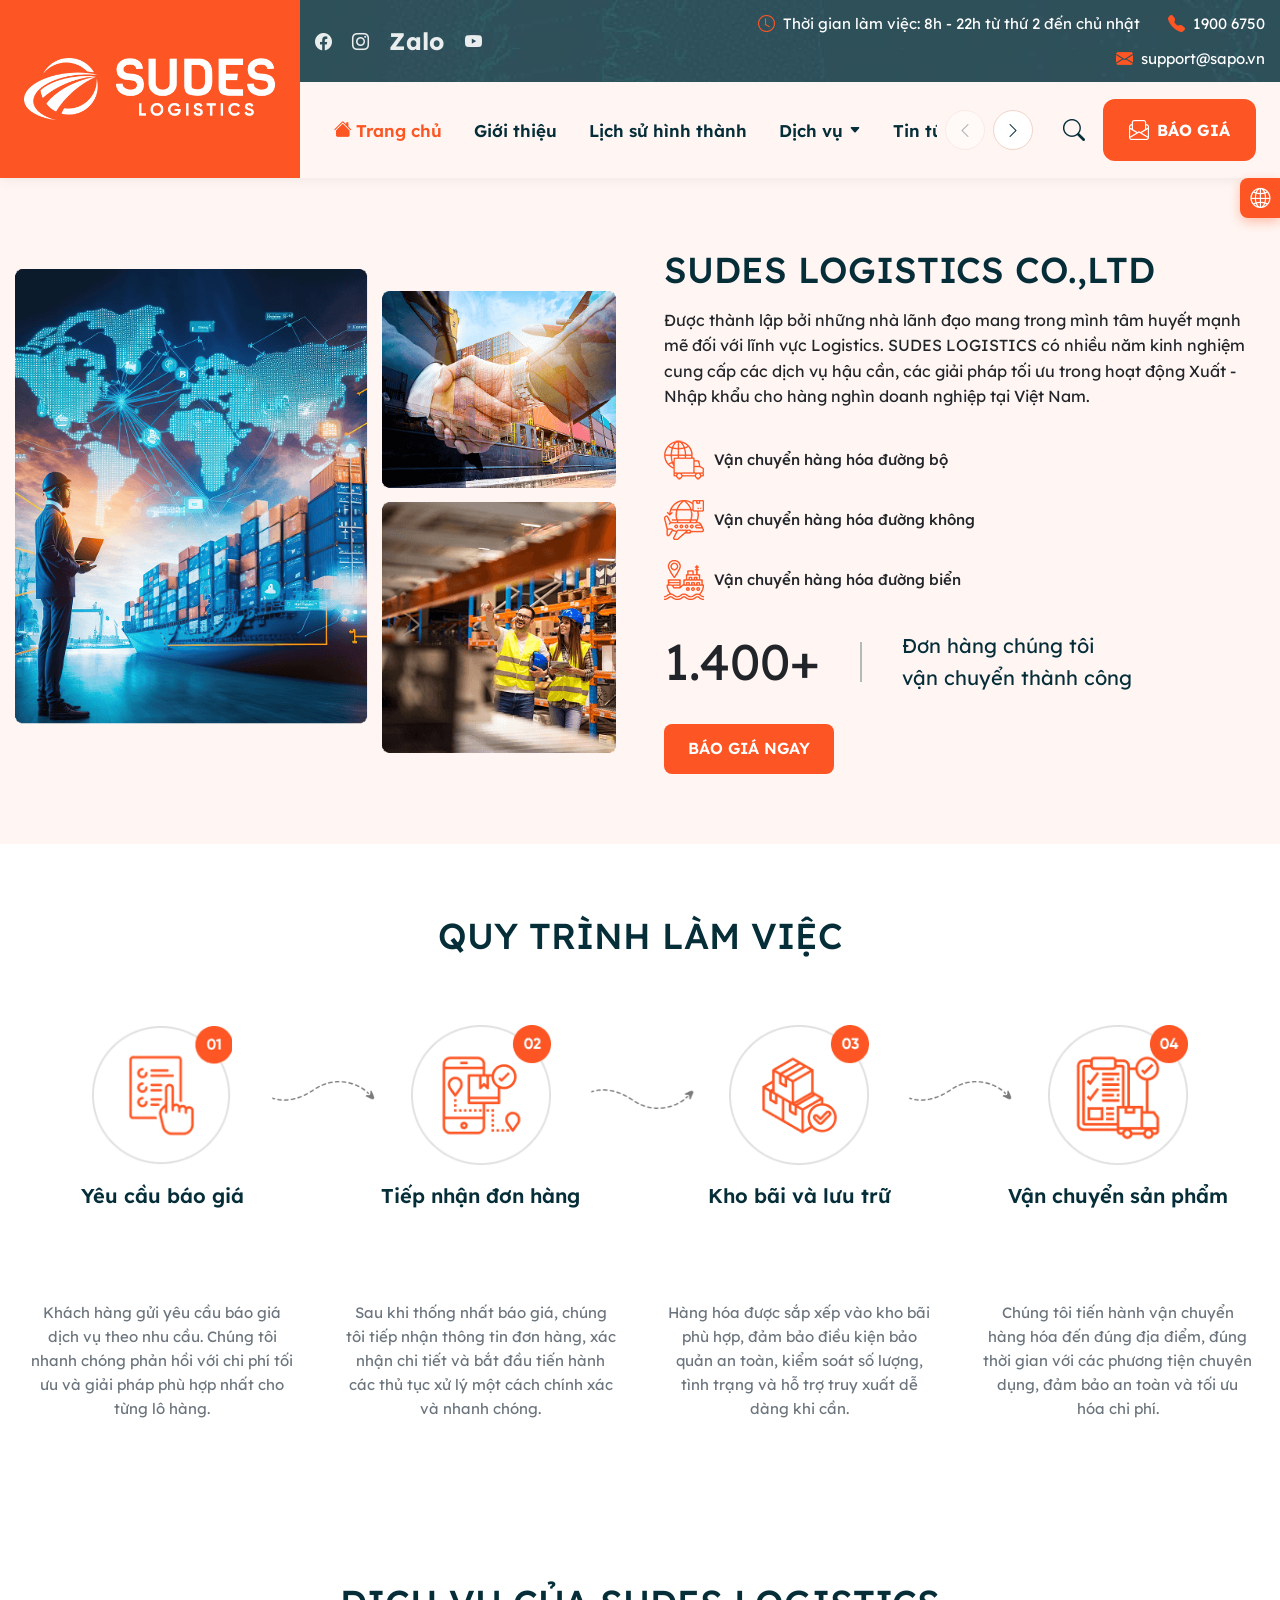
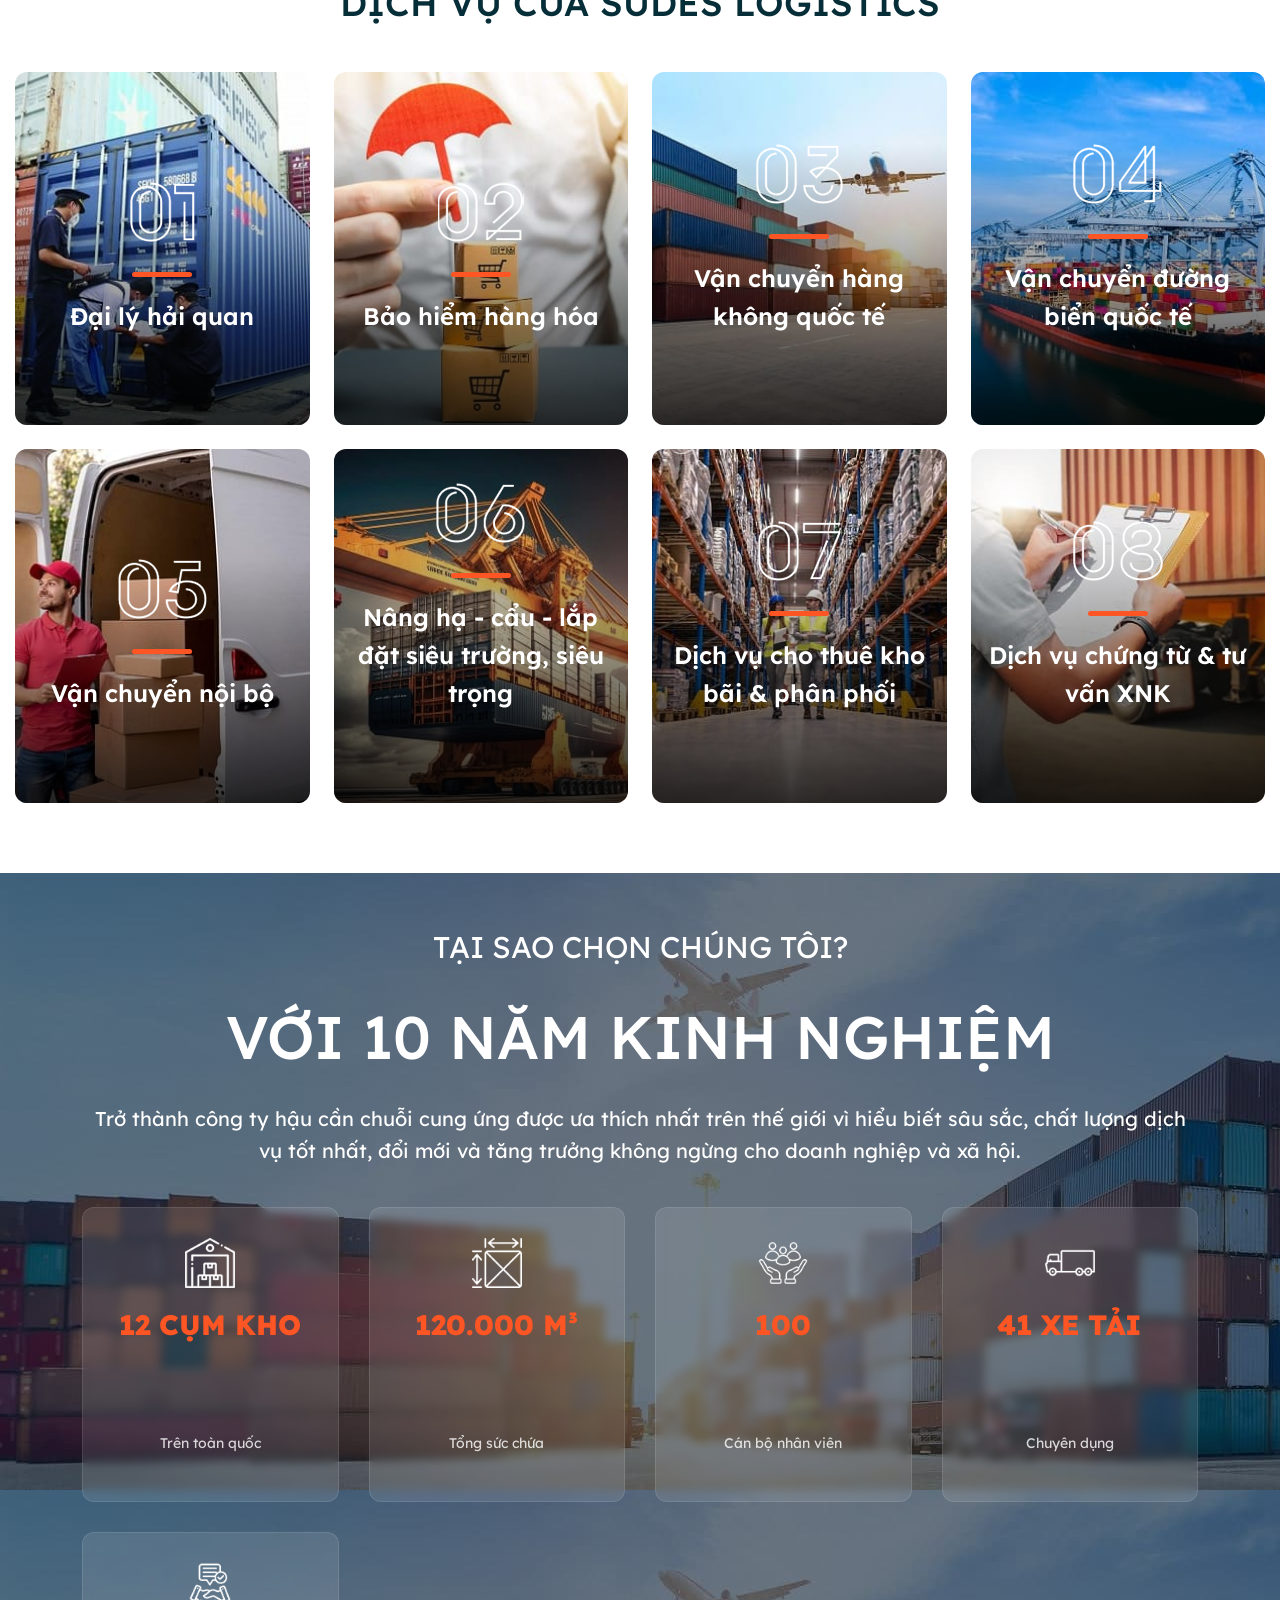
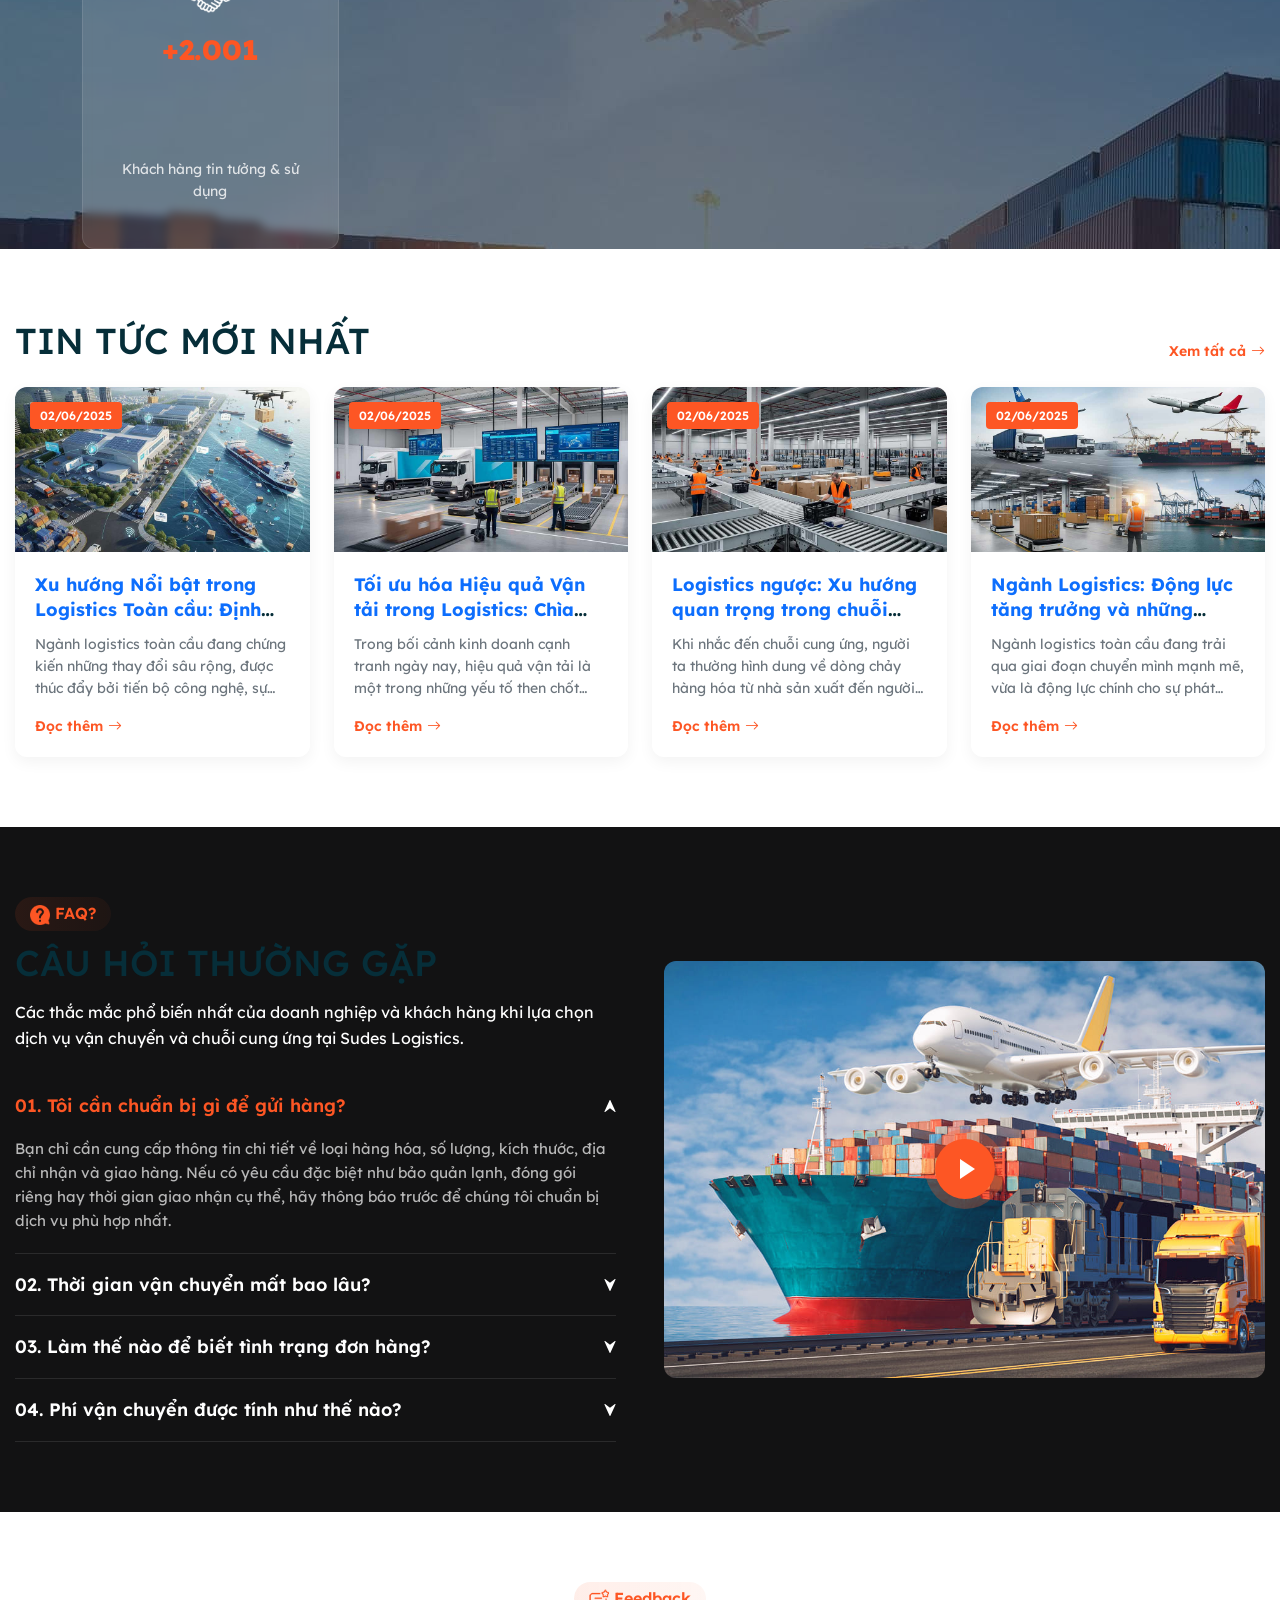
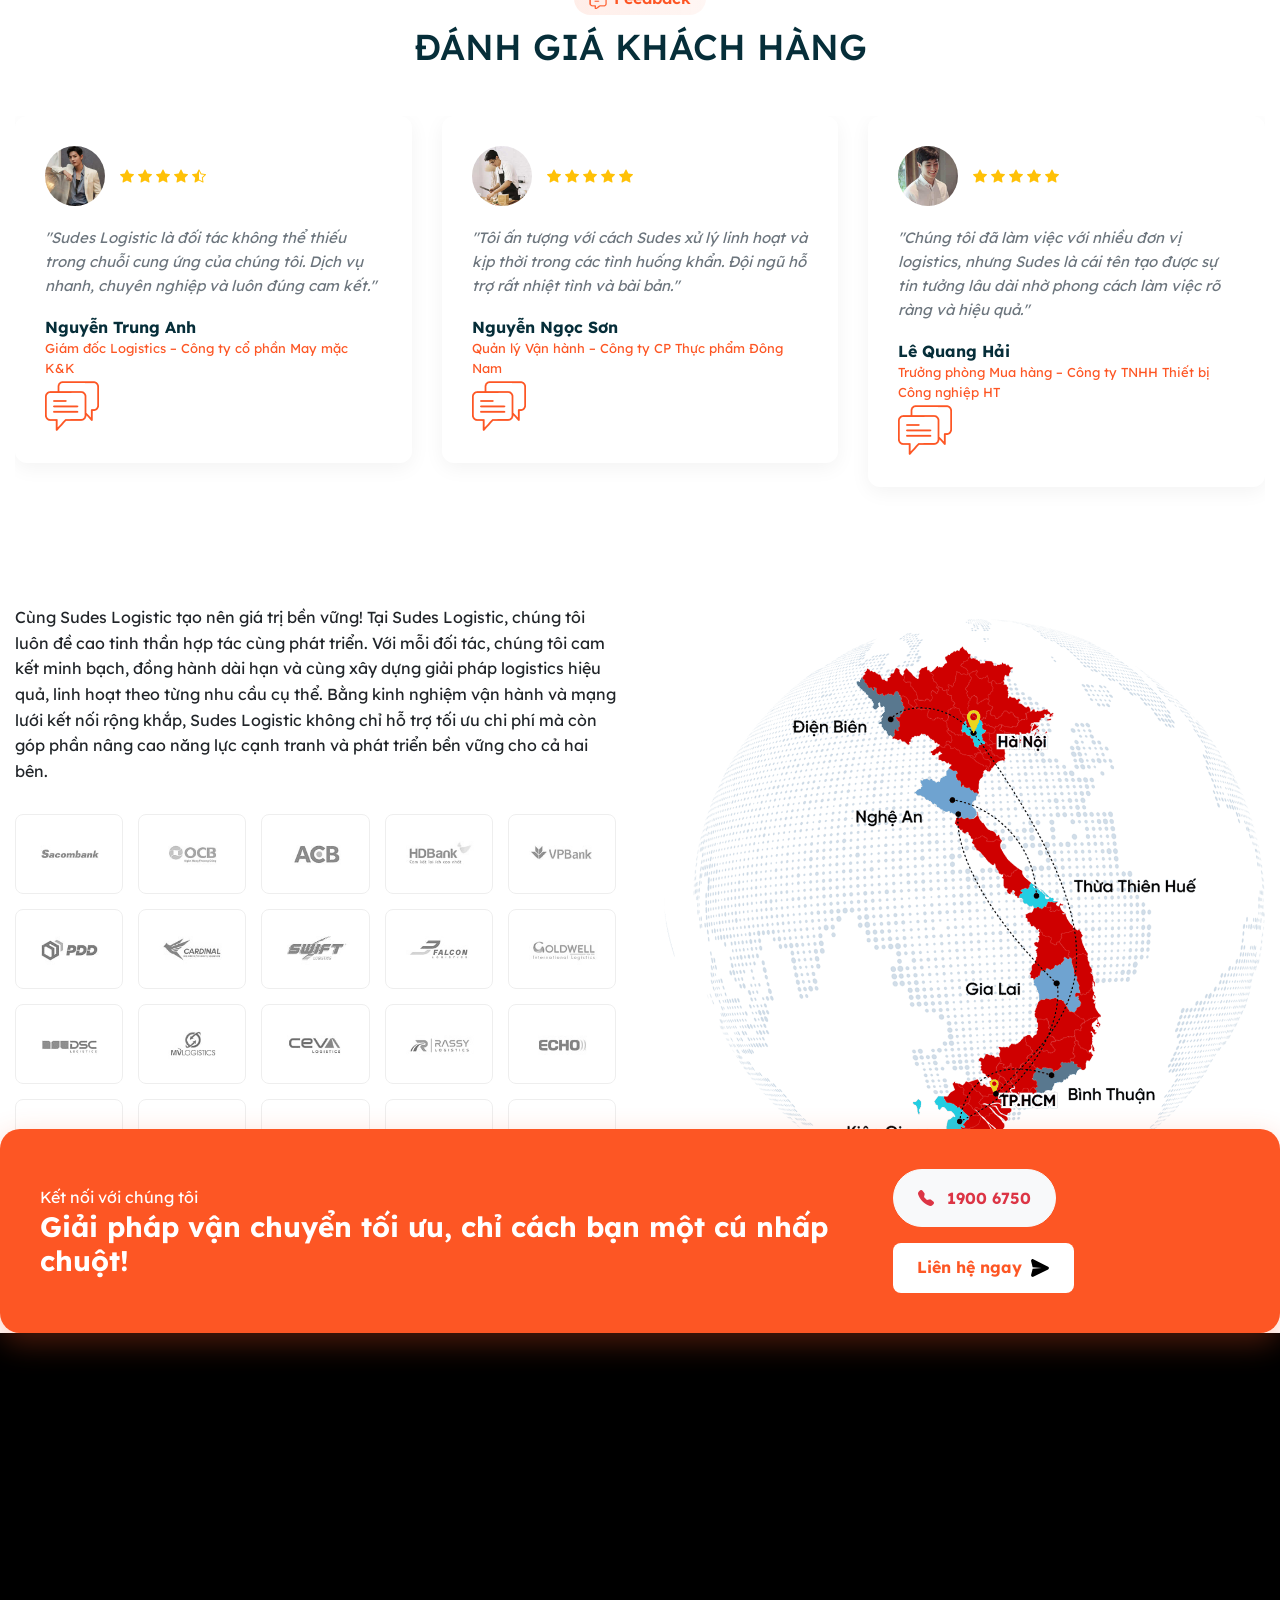
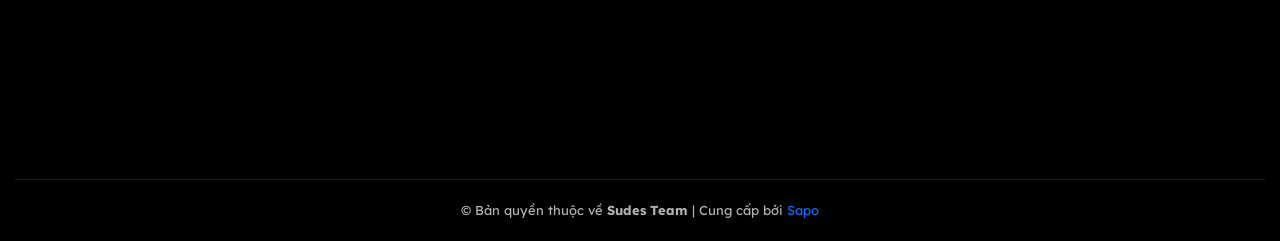
==== commit 34234dbb: "Update sudes-logistics" ====
--- a/index.html
+++ b/index.html
@@ -480,7 +480,7 @@
 <!-- ============ WHY CHOOSE US (TẠI SAO CHỌN CHÚNG TÔI) ============ -->
 <section class="section_why_choose" style="background-image: url('assets/img/bg_tai_sao_chon.jpg');" id="why">
   <div class="container">
-    <div class="text-center text-lg-start mb-4" data-aos="fade-up">
+    <div class="text-lg-start mb-4" data-aos="fade-up">
       <p class="sub_tai_sao">TẠI SAO CHỌN CHÚNG TÔI?</p>
       <h2 class="title_tai_sao">VỚI 10 NĂM KINH NGHIỆM</h2>
       <p class="content_tai_sao">Trở thành công ty hậu cần chuỗi cung ứng được ưa thích nhất trên thế giới vì hiểu biết sâu sắc, chất lượng dịch vụ tốt nhất, đổi mới và tăng trưởng không ngừng cho doanh nghiệp và xã hội.</p>
--- a/assets/css/style.css
+++ b/assets/css/style.css
@@ -931,7 +931,9 @@
   overflow: hidden;
   group: hover;
   cursor: pointer;
+  text-align: center;
   height: 100%;
+  cursor: pointer;
 }
 
 .item_dich_vu .img_dv {
@@ -959,26 +961,42 @@
   background: linear-gradient(to top, rgba(0, 0, 0, 0.8), transparent);
   color: var(--color-white);
   text-align: center;
+  z-index: 2;
+  width: 100%;
+  padding: 0 10px;
+  text-align: center;
+  color: #fff;
 }
 .icon_dv img {
-  width: 120px;
-  height: 100px;
-  margin-bottom: 20px;
-  padding: 0 10px 40px;
-  filter: brightness(0) invert(1); 
+  width: auto;
+  height: auto;
+  max-width: 150px;
+  max-height: 160px;
+  padding: 0 10px 0;
 }
 .info_dich_vu-inline {
-  width: 2px;
-  height: 20px;
-  opacity: 0.7;
-  border-left: 2px solid #d33202;
-  margin: 8px auto;
   display: block;
+  width: 60px;
+  height: 5px;
+  margin: 30px auto 20px;
+  border-radius: 5px;
+  background-color: #fd5624;
 }
 .title_item {
   font-size: 22px;
   font-weight: 600;
   padding-bottom: 80px;
+}
+.item_dich_vu .title_item {
+  display: block;
+  margin: 0 0 10px;
+  font-size: 24px;
+  font-weight: 600;
+  color: #fff;
+  transition: color 0.3s ease;
+}
+.item_dich_vu:hover .title_item {
+  color: #fd5624;
 }
 
 /* Overlay link */
@@ -1000,7 +1018,6 @@
   content: "";
   position: absolute;
   inset: 0;
-  background: url("../img/bg_stats_pattern.png") repeat; /* Pattern overlay */
   opacity: 0.05;
 }
 
@@ -1009,6 +1026,22 @@
   grid-template-columns: repeat(auto-fit, minmax(200px, 1fr));
   gap: 30px;
   margin-top: 40px;
+}
+
+.sub_tai_sao, .title_tai_sao, .content_tai_sao {
+  text-align: center;
+  margin: 30px 0 30px;
+}
+
+.sub_tai_sao {
+  font-size: 30px;
+  padding-top: 20px
+}
+.title_tai_sao {
+  font-size: 60px;
+}
+.content_tai_sao {
+  font-size: 20px;
 }
 
 .item_tai_sao_chon {
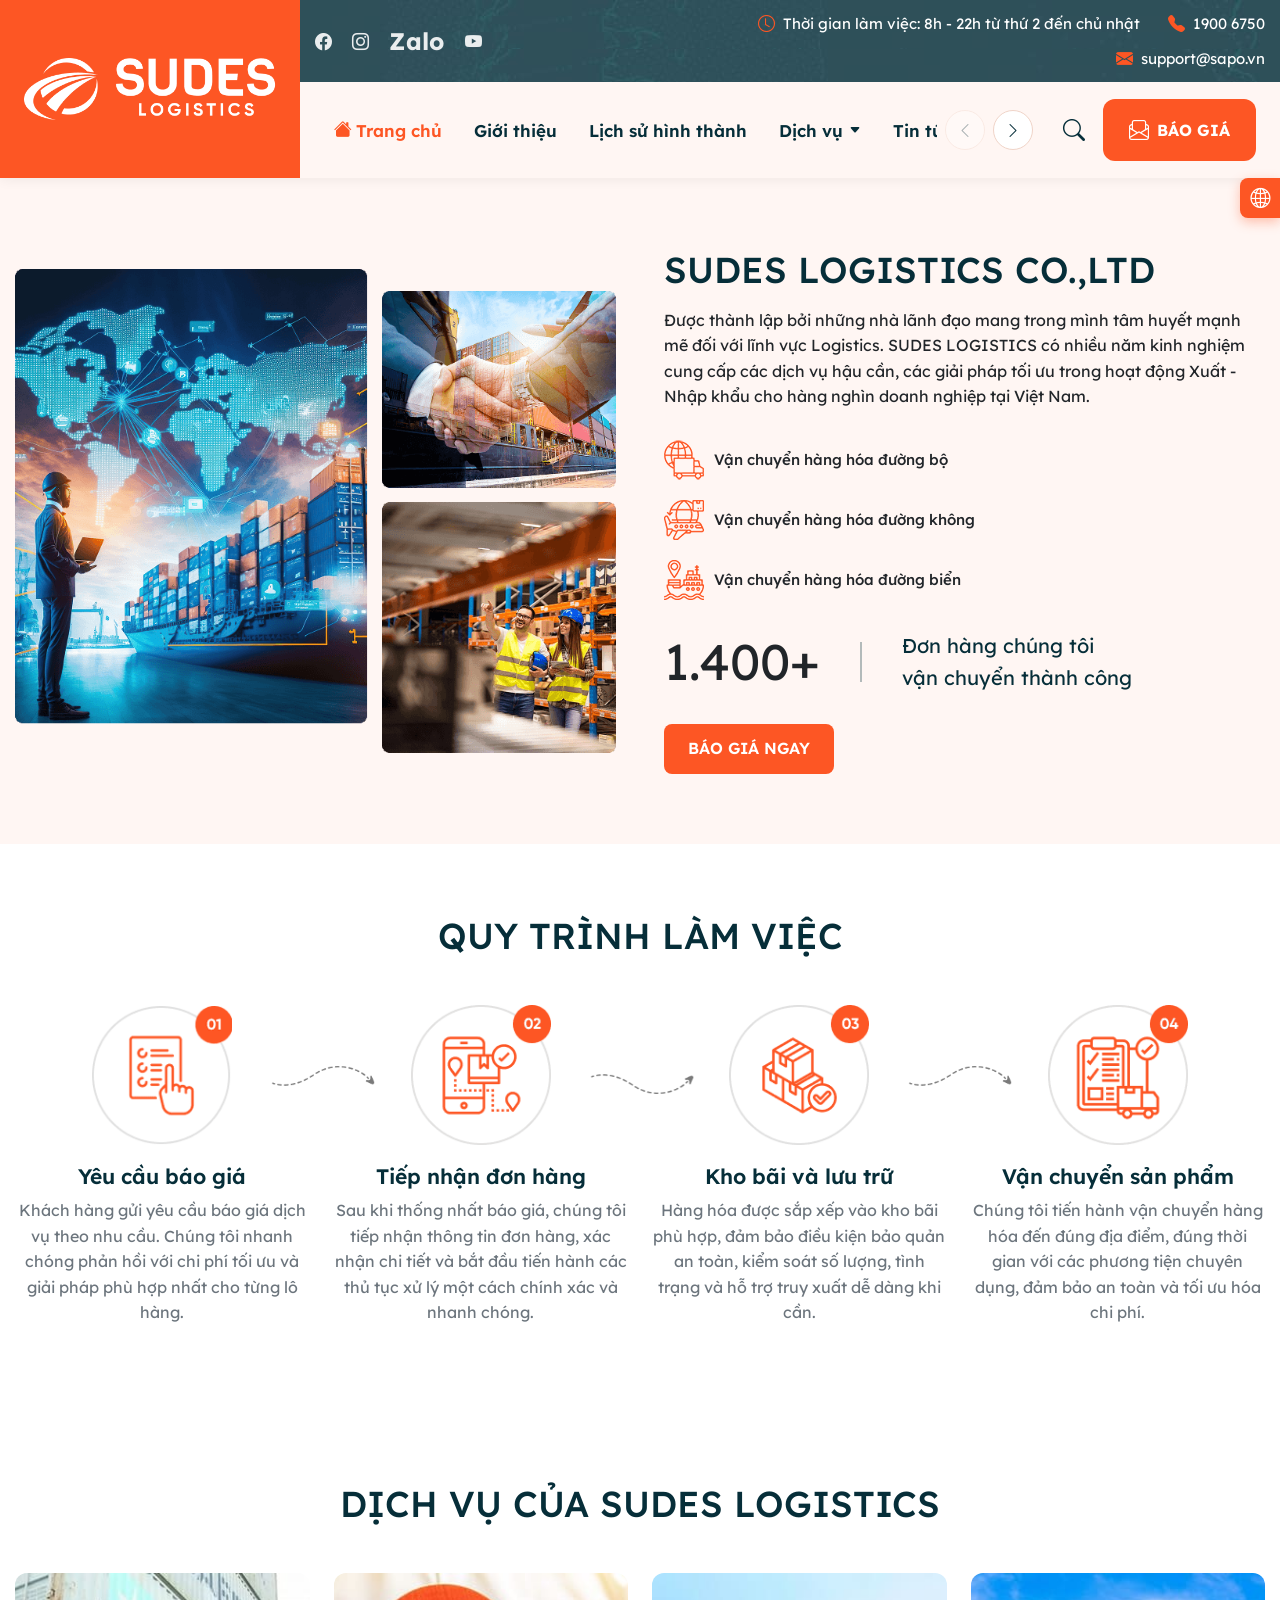
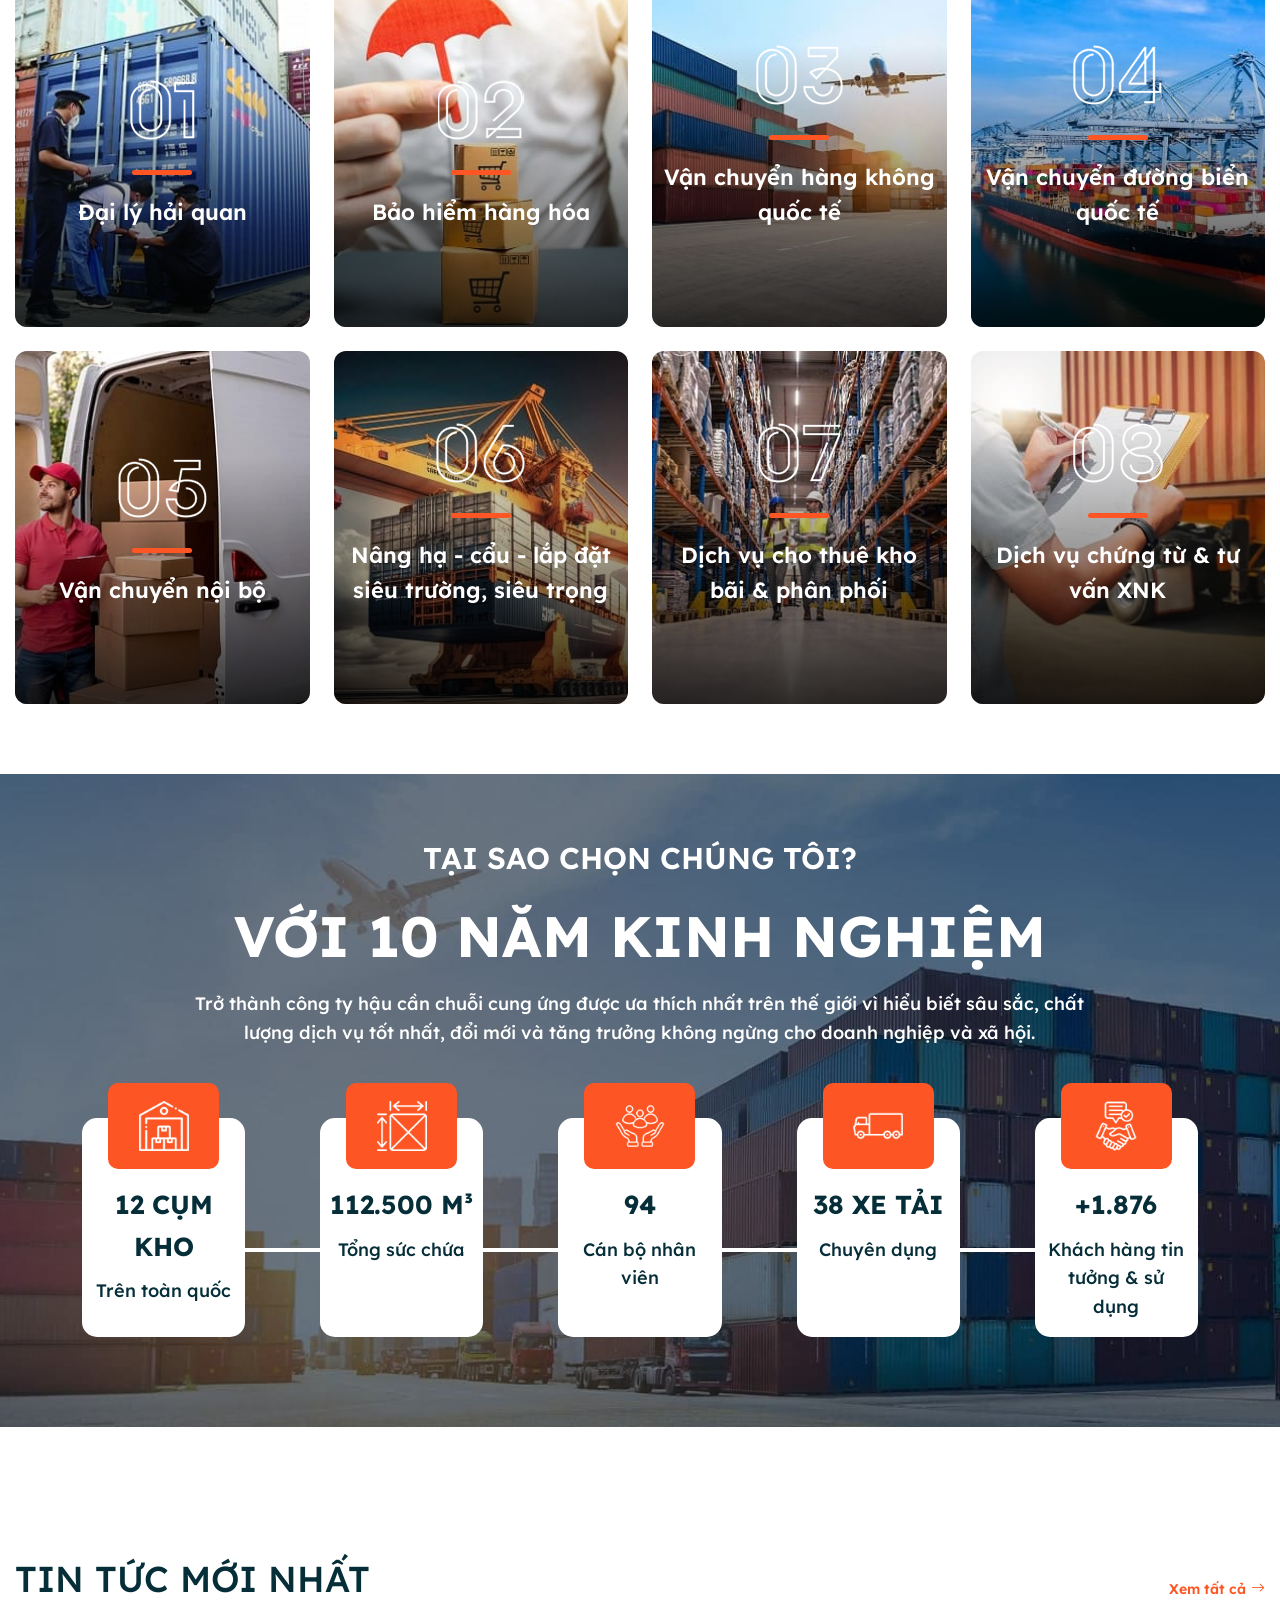
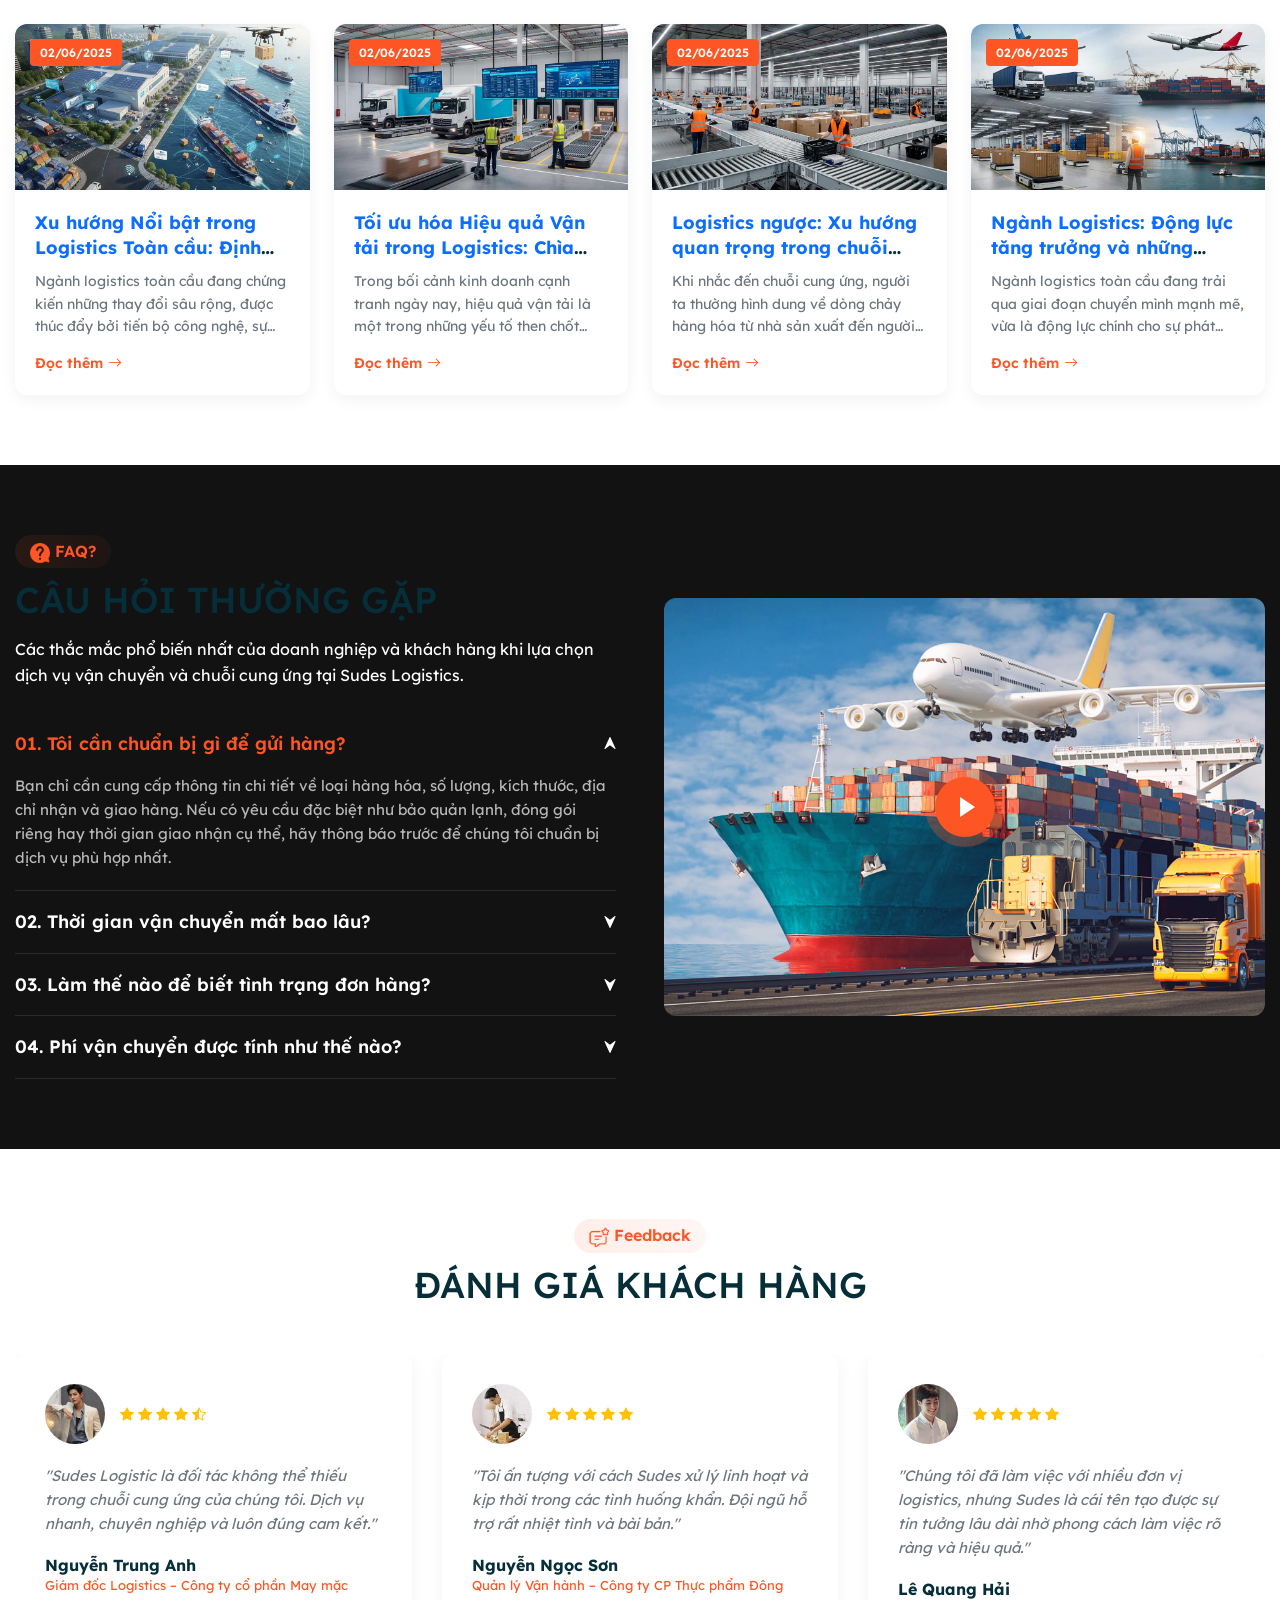
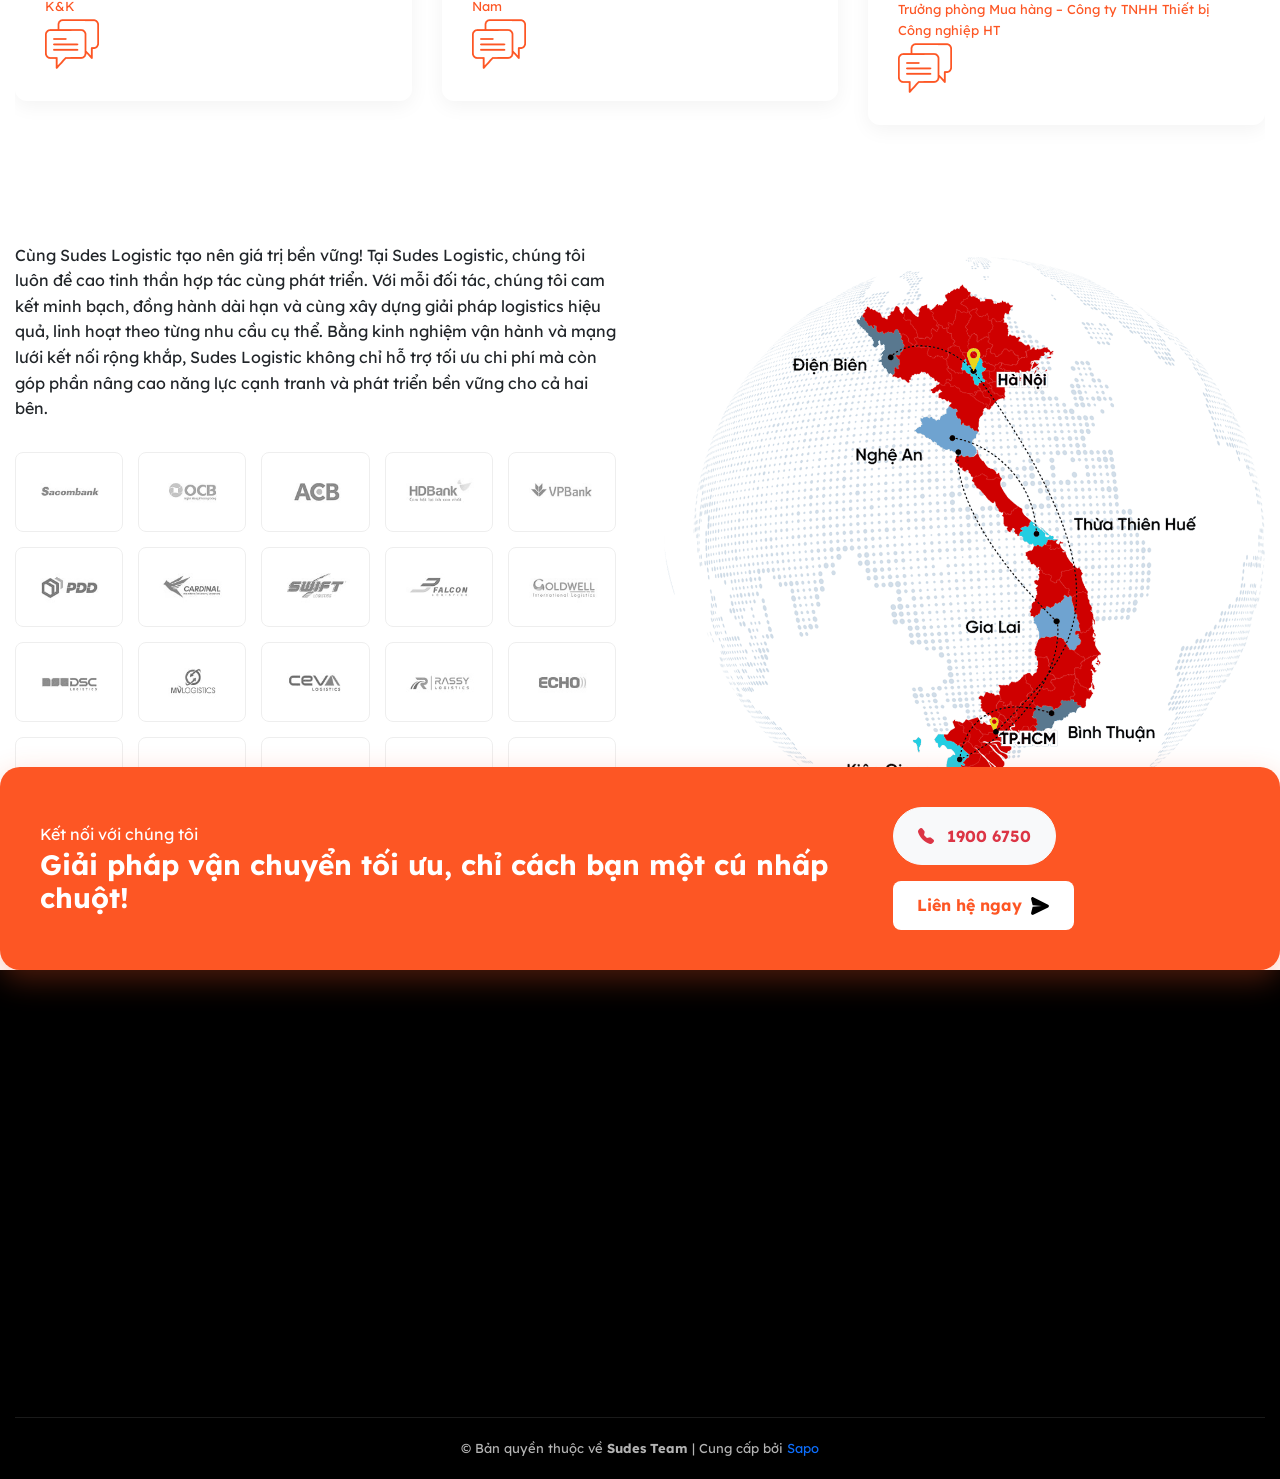
==== commit 3dec8709: "Update sudes-logistics" ====
--- a/index.html
+++ b/index.html
@@ -385,7 +385,7 @@
           <div class="info_dich_vu">
             <div class="icon_dv"><img src="assets/img/dich_vu_icon_1.png" alt="Đại lý hải quan"></div>
             <div class="info_dich_vu-inline"></div>
-            <p class="title_item">Đại lý hải quan</p>
+            <p class="title_item_services">Đại lý hải quan</p>
           </div>
         </div>
       </div>
@@ -397,7 +397,7 @@
           <div class="info_dich_vu">
             <div class="icon_dv"><img src="assets/img/dich_vu_icon_2.png" alt="Bảo hiểm hàng hóa"></div>
             <div class="info_dich_vu-inline"></div>
-            <p class="title_item">Bảo hiểm hàng hóa</p>
+            <p class="title_item_services">Bảo hiểm hàng hóa</p>
           </div>
         </div>
       </div>
@@ -409,7 +409,7 @@
           <div class="info_dich_vu">
             <div class="icon_dv"><img src="assets/img/dich_vu_icon_3.png" alt="Vận chuyển hàng không quốc tế"></div>
             <div class="info_dich_vu-inline"></div>
-            <p class="title_item">Vận chuyển hàng không quốc tế</p>
+            <p class="title_item_services">Vận chuyển hàng không quốc tế</p>
           </div>
         </div>
       </div>
@@ -421,7 +421,7 @@
           <div class="info_dich_vu">
             <div class="icon_dv"><img src="assets/img/dich_vu_icon_4.png" alt="Vận chuyển đường biển quốc tế"></div>
             <div class="info_dich_vu-inline"></div>
-            <p class="title_item">Vận chuyển đường biển quốc tế</p>
+            <p class="title_item_services">Vận chuyển đường biển quốc tế</p>
           </div>
         </div>
       </div>
@@ -433,7 +433,7 @@
           <div class="info_dich_vu">
             <div class="icon_dv"><img src="assets/img/dich_vu_icon_5.png" alt="Vận chuyển nội bộ"></div>
             <div class="info_dich_vu-inline"></div>
-            <p class="title_item">Vận chuyển nội bộ</p>
+            <p class="title_item_services">Vận chuyển nội bộ</p>
           </div>
         </div>
       </div>
@@ -445,7 +445,7 @@
           <div class="info_dich_vu">
             <div class="icon_dv"><img src="assets/img/dich_vu_icon_6.png" alt="Nâng hạ - cẩu - lắp đặt"></div>
             <div class="info_dich_vu-inline"></div>
-            <p class="title_item">Nâng hạ - cẩu - lắp đặt siêu trường, siêu trọng</p>
+            <p class="title_item_services">Nâng hạ - cẩu - lắp đặt siêu trường, siêu trọng</p>
           </div>
         </div>
       </div>
@@ -457,7 +457,7 @@
           <div class="info_dich_vu">
             <div class="icon_dv"><img src="assets/img/dich_vu_icon_7.png" alt="Cho thuê kho bãi"></div>
             <div class="info_dich_vu-inline"></div>
-            <p class="title_item">Dịch vụ cho thuê kho bãi &amp; phân phối</p>
+            <p class="title_item_services">Dịch vụ cho thuê kho bãi &amp; phân phối</p>
           </div>
         </div>
       </div>
@@ -469,7 +469,7 @@
           <div class="info_dich_vu">
             <div class="icon_dv"><img src="assets/img/dich_vu_icon_8.png" alt="Dịch vụ chứng từ"></div>
             <div class="info_dich_vu-inline"></div>
-            <p class="title_item">Dịch vụ chứng từ &amp; tư vấn XNK</p>
+            <p class="title_item_services">Dịch vụ chứng từ &amp; tư vấn XNK</p>
           </div>
         </div>
       </div>
--- a/assets/css/style.css
+++ b/assets/css/style.css
@@ -788,7 +788,6 @@
 .item_quy_trinh {
   position: relative;
   background: transparent;
-  padding: 20px 12px;
   text-align: center;
   transition: transform 0.3s ease;
   height: 100%;
@@ -813,24 +812,24 @@
   justify-content: center;
 }
 .item_quy_trinh .icon_item img {
-  width: 140px;
-  height: 140px;
+  width: auto;
+  height: auto;
+  max-width: 140px;
+  max-height: 140px;
   object-fit: contain;
 }
 
 .item_quy_trinh .title_item {
-  font-size: 20px;
+  font-size: 21px;
   font-weight: 600;
   color: var(--color-secondary);
-  margin-bottom: 12px;
   line-height: 1.3;
 }
 .item_quy_trinh .content_item {
-  font-size: 15px;
+  font-size: 16px;
   font-weight: 400;
   color: var(--color-text-muted);
   line-height: 1.6;
-  margin: 0;
 }
 
 /* ========== MŨI TÊN NÉT ĐỨT CONG ========== */
@@ -841,8 +840,8 @@
 .item_quy_trinh::before {
   content: "";
   position: absolute;
-  top: 70px;
-  left: 68%;   
+  top: 55px;
+  left: 68%;
   right: -20%;
   width: 80%;
   height: 40px;
@@ -854,7 +853,7 @@
 }
 
 .col-lg-3:nth-child(2) .item_quy_trinh::before {
-  top: 70px;
+  top: 55px;
   transform: scaleY(-1);
 }
 
@@ -982,7 +981,7 @@
   border-radius: 5px;
   background-color: #fd5624;
 }
-.title_item {
+.title_item_services {
   font-size: 22px;
   font-weight: 600;
   padding-bottom: 80px;
@@ -1012,6 +1011,20 @@
   color: var(--color-white);
   position: relative;
   overflow: hidden;
+  position: relative;
+  padding: 60px 0;
+  margin-bottom: 60px;
+  text-align: center;
+  background-color: #ebebeb;
+  background-size: cover;
+  background-position: center;
+  background-repeat: no-repeat;
+}
+@media (max-width: 992px) {
+  .section_why_choose {
+    padding: 40px 0;
+    margin-bottom: 40px;
+  }
 }
 /* Optional BG Image */
 .section_why_choose::before {
@@ -1021,52 +1034,198 @@
   opacity: 0.05;
 }
 
+.sub_tai_sao,
+.title_tai_sao,
+.content_tai_sao {
+  text-align: center;
+}
+
+.section_why_choose .sub_tai_sao {
+  margin: 0 0 20px;
+  font-weight: 600;
+  font-size: 30px;
+  color: #fff;
+}
+.section_why_choose .title_tai_sao {
+  margin: 0 0 20px;
+  font-weight: 700;
+  font-size: 57px;
+  color: #fff;
+}
+.section_why_choose .content_tai_sao {
+  margin: 0 0 20px;
+  font-weight: 500;
+  font-size: 18px;
+  color: #fff;
+}
+@media (min-width: 992px) {
+  .section_why_choose .content_tai_sao {
+    max-width: 80%;
+    margin: 0 auto;
+  }
+}
+@media (max-width: 1025px) {
+  .section_why_choose .sub_tai_sao {
+    font-size: 24px;
+    margin-bottom: 15px;
+  }
+  .section_why_choose .title_tai_sao {
+    font-size: 36px;
+    margin-bottom: 15px;
+  }
+  .section_why_choose .content_tai_sao {
+    margin-bottom: 15px;
+  }
+}
+@media (max-width: 767px) {
+  .section_why_choose .sub_tai_sao {
+    font-size: 20px;
+  }
+  .section_why_choose .title_tai_sao {
+    font-size: 26px;
+  }
+  .section_why_choose .content_tai_sao {
+    font-size: 14px;
+  }
+}
+
+/* List 5 card thống kê */
 .list_tai_sao_chon {
   display: grid;
   grid-template-columns: repeat(auto-fit, minmax(200px, 1fr));
-  gap: 30px;
+  gap: 40px;
   margin-top: 40px;
 }
 
-.sub_tai_sao, .title_tai_sao, .content_tai_sao {
-  text-align: center;
-  margin: 30px 0 30px;
-}
-
-.sub_tai_sao {
-  font-size: 30px;
-  padding-top: 20px
-}
-.title_tai_sao {
-  font-size: 60px;
-}
-.content_tai_sao {
-  font-size: 20px;
-}
-
-.item_tai_sao_chon {
-  background: rgba(255, 255, 255, 0.1);
-  backdrop-filter: blur(5px);
-  padding: 30px 20px;
-  border-radius: 12px;
-  text-align: center;
-  border: 1px solid rgba(255, 255, 255, 0.1);
-}
-.item_tai_sao_chon .icon_item img {
-  width: 50px;
-  height: 50px;
-  margin-bottom: 15px;
-  filter: brightness(0) invert(1);
-}
-.item_tai_sao_chon .title_item {
-  font-size: 28px;
-  font-weight: 800;
-  color: var(--color-primary);
+.section_why_choose .list_tai_sao_chon {
+  position: relative;
+  display: grid;
+  grid-template-columns: repeat(5, 1fr);
+  gap: 75px;
+  margin: 30px 0;
+  padding: 0;
+  overflow: auto;
+  justify-content: start;
+}
+@media (max-width: 1199px) {
+  .section_why_choose .list_tai_sao_chon {
+    gap: 40px;
+  }
+}
+@media (max-width: 992px) {
+  /* Tablet: trượt ngang, mỗi thẻ rộng 26% */
+  .section_why_choose .list_tai_sao_chon {
+    grid-template-columns: repeat(5, 26%);
+  }
+}
+@media (max-width: 767px) {
+  .section_why_choose .list_tai_sao_chon {
+    grid-template-columns: repeat(5, 41%);
+    gap: 30px;
+  }
+}
+@media (max-width: 325px) {
+  .section_why_choose .list_tai_sao_chon {
+    grid-template-columns: repeat(5, 55%);
+  }
+}
+/* Thẻ trắng bo góc, icon cam nhô lên trên */
+.section_why_choose .item_tai_sao_chon {
+  position: relative;
+  margin-top: 40px;
+  padding: 10px;
+  border-radius: 15px;
+  background-color: #fff;
+}
+/* Gạch trắng nối từ thẻ trước sang thẻ này */
+.section_why_choose .item_tai_sao_chon::before {
+  content: "";
+  position: absolute;
+  right: calc(100% - 15px);
+  bottom: 85px;
+  z-index: 0;
+  width: 110px;
+  height: 4px;
+  background-color: #fff;
+}
+@media (max-width: 1199px) {
+  .section_why_choose .item_tai_sao_chon::before {
+    bottom: 75px;
+    width: 80px;
+  }
+}
+@media (max-width: 767px) {
+  .section_why_choose .item_tai_sao_chon {
+    padding: 5px;
+  }
+  .section_why_choose .item_tai_sao_chon::before {
+    bottom: 62px;
+    width: 60px;
+  }
+}
+
+.section_why_choose .item_tai_sao_chon .icon_item {
+  position: relative;
+  z-index: 1;
+  display: flex;
+  align-items: center;
+  justify-content: center;
+  width: 111px;
+  height: 86px;
+  margin: -45px auto 15px;
+  border-radius: 10px;
+  background-color: #fd5624;
+}
+.section_why_choose .item_tai_sao_chon .icon_item img {
+  max-width: 50px;
+  max-height: 50px;
+  margin: 0 auto;
+  filter: none;
+}
+@media (max-width: 1025px) {
+  .section_why_choose .item_tai_sao_chon .icon_item {
+    width: 91px;
+    height: 66px;
+  }
+  .section_why_choose .item_tai_sao_chon .icon_item img {
+    max-width: 40px;
+    max-height: 40px;
+  }
+}
+
+.section_why_choose .item_tai_sao_chon p {
+  margin-bottom: 0;
+}
+.section_why_choose .item_tai_sao_chon .title_item {
+  margin-bottom: 10px;
+  padding-bottom: 0;
+  font-size: 26px;
+  font-weight: 700;
+  color: #062e39;
+}
+.section_why_choose .item_tai_sao_chon .content_item {
   margin-bottom: 5px;
-}
-.item_tai_sao_chon .content_item {
-  font-size: 14px;
-  opacity: 0.8;
+  font-size: 18px;
+  font-weight: 500;
+  color: #062e39;
+  opacity: 1;
+}
+@media (max-width: 1025px) {
+  .section_why_choose .item_tai_sao_chon .title_item {
+    font-size: 20px;
+    margin-bottom: 7px;
+  }
+  .section_why_choose .item_tai_sao_chon .content_item {
+    font-size: 14px;
+  }
+}
+@media (max-width: 767px) {
+  .section_why_choose .item_tai_sao_chon .title_item {
+    font-size: 18px;
+  }
+  .section_why_choose .item_tai_sao_chon .content_item {
+    font-size: 12px;
+  }
 }
 
 /* --- 8. NEWS SECTION --- */
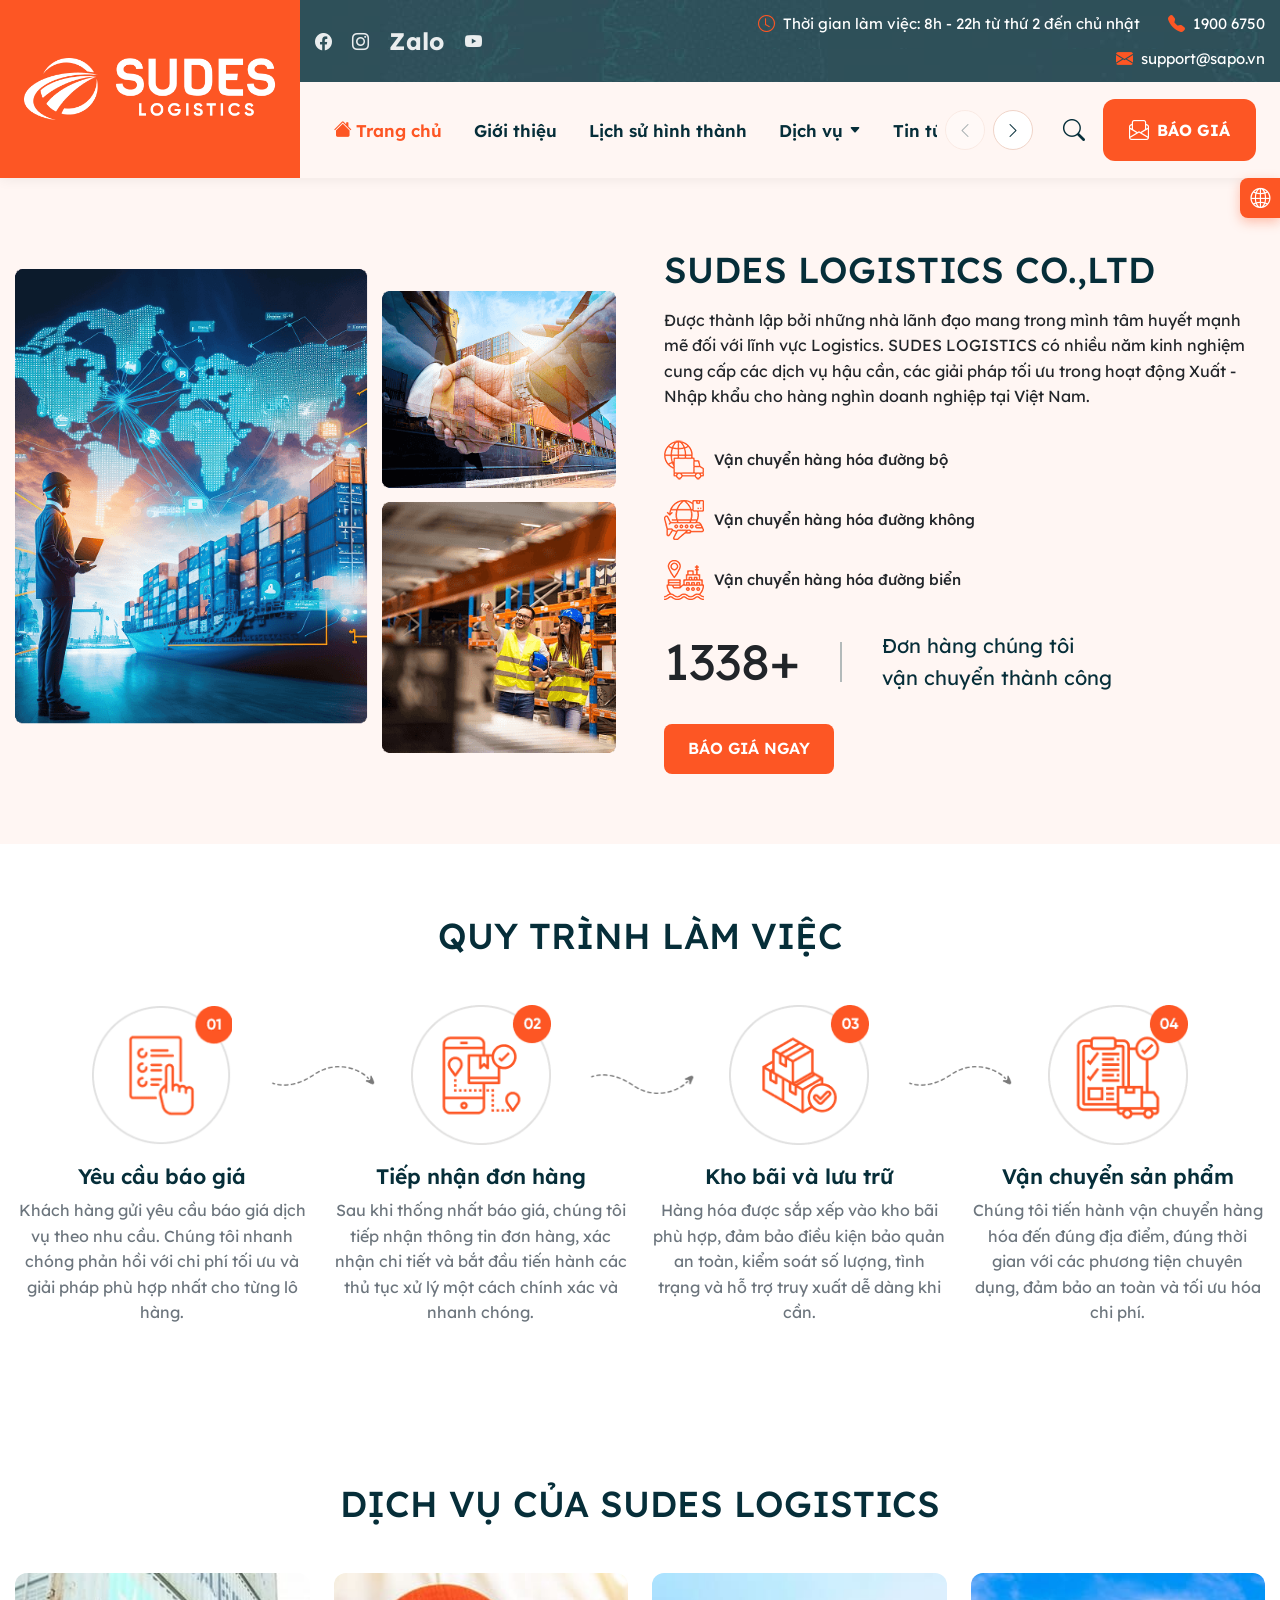
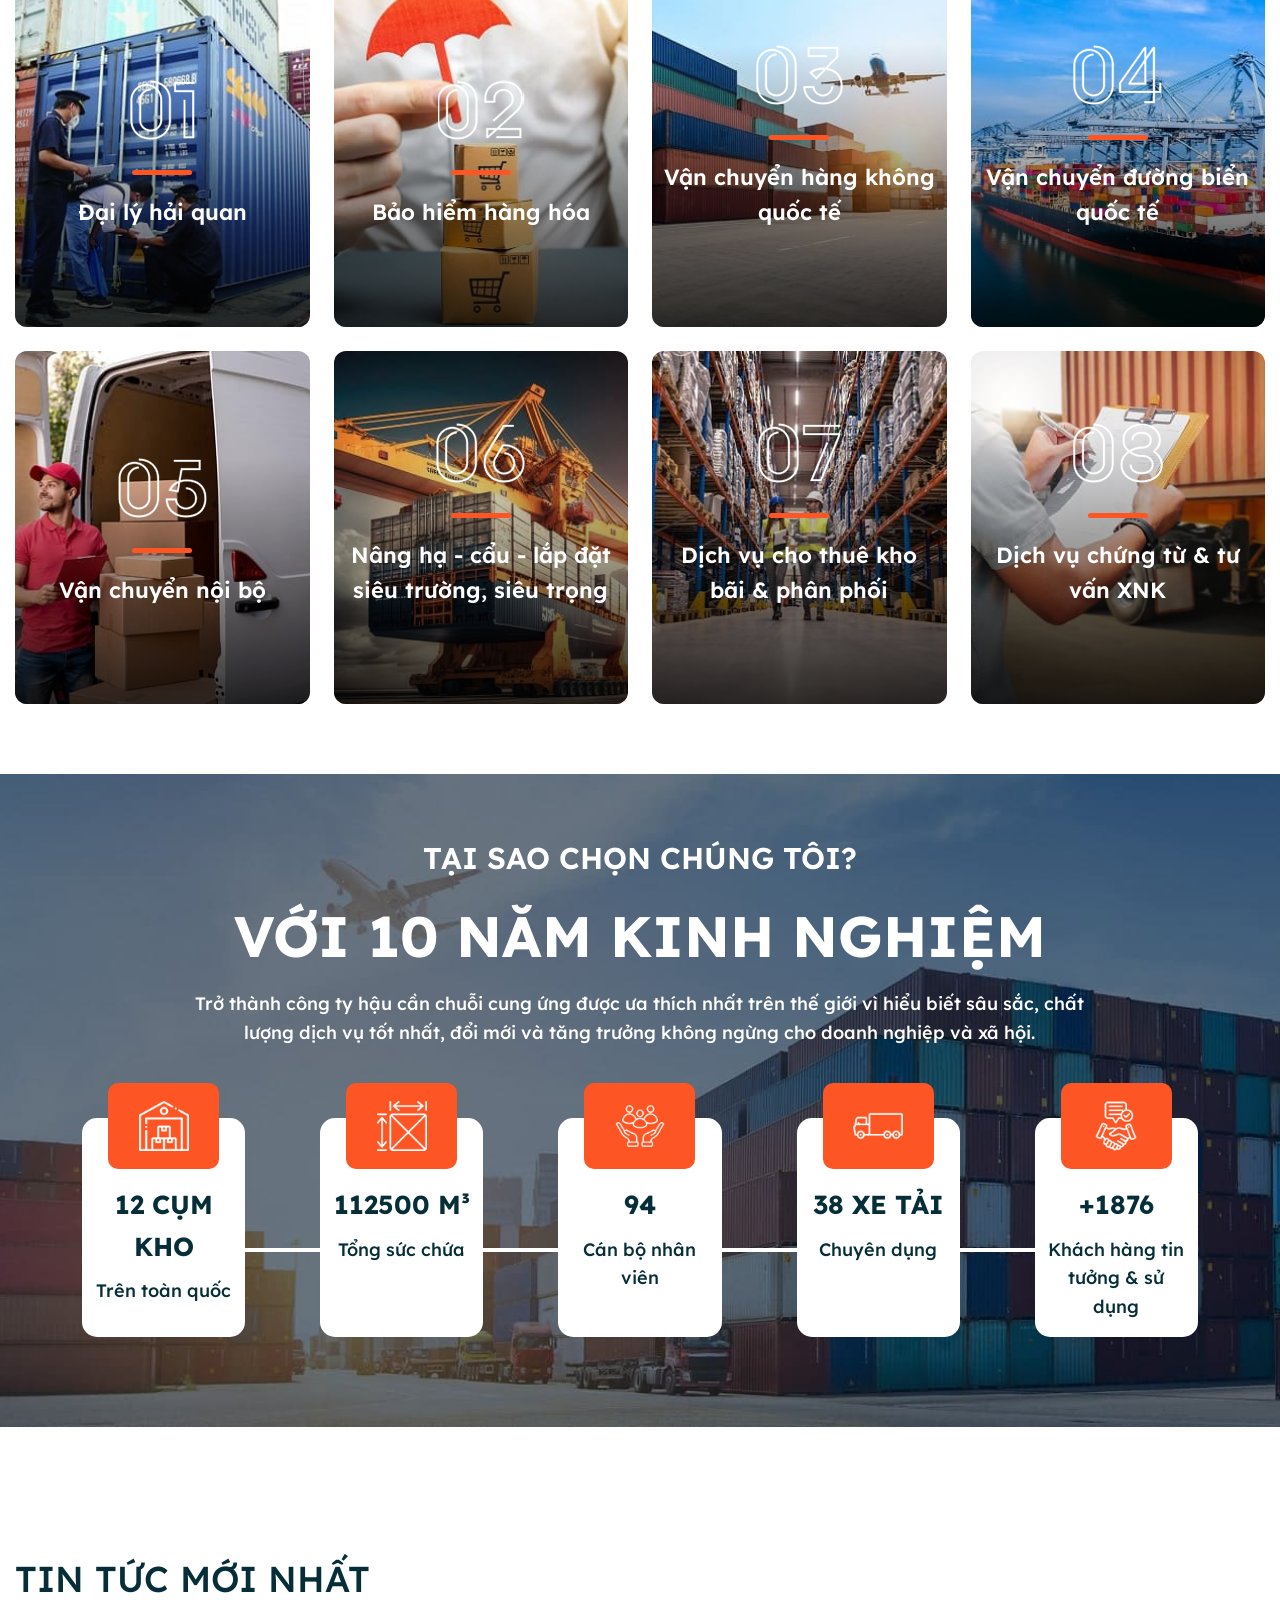
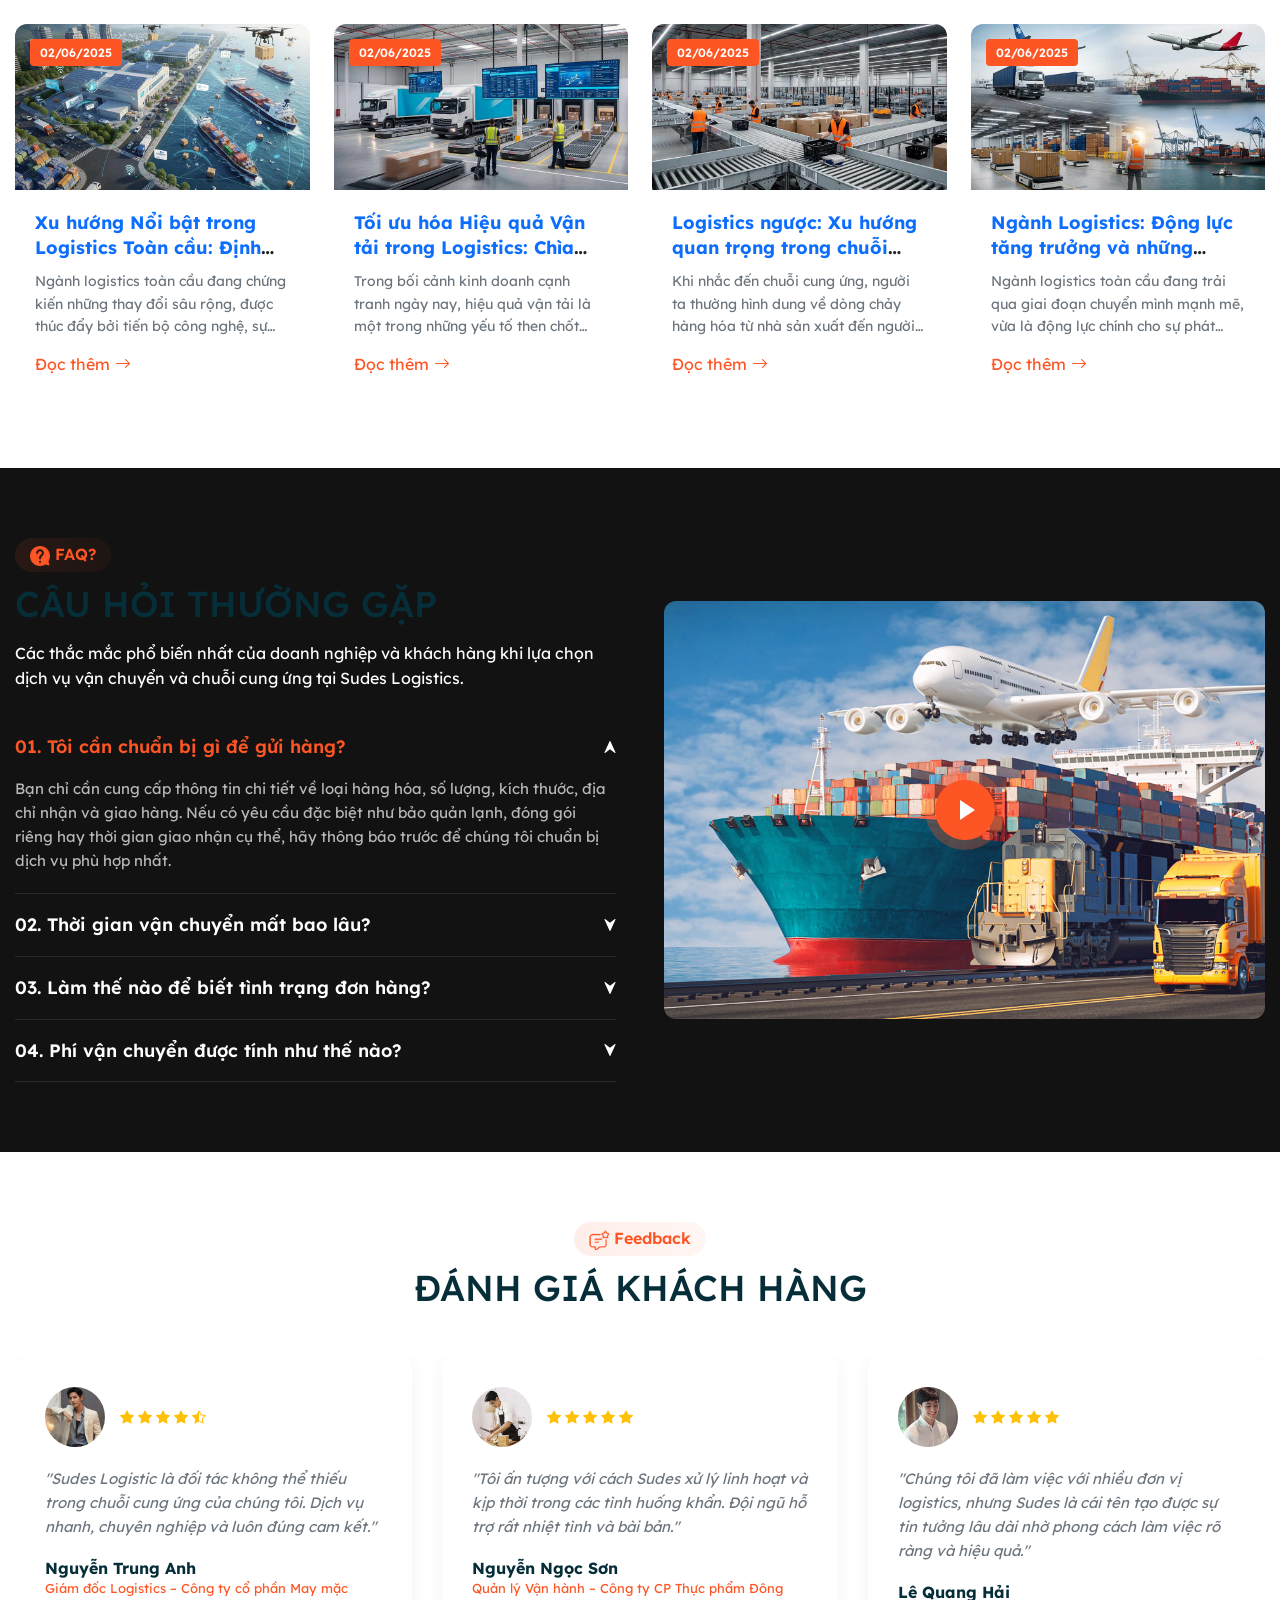
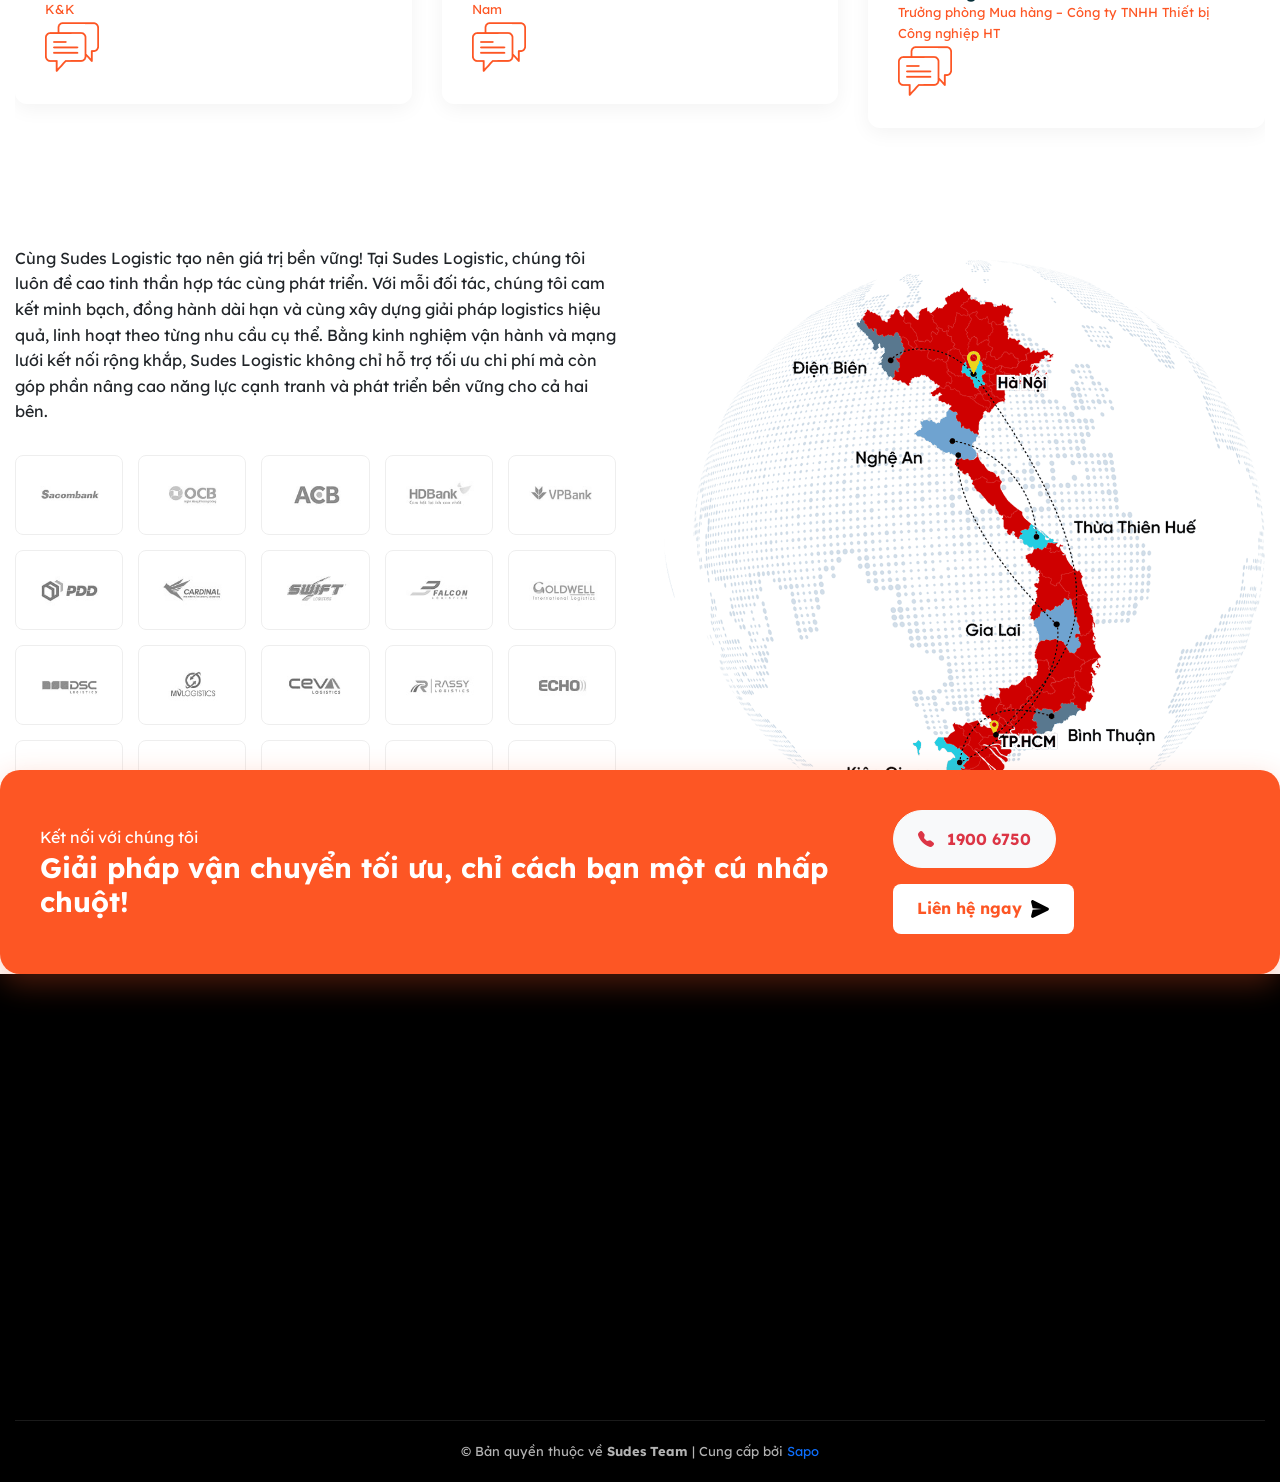
==== commit 937c4a4e: "Update sudes-logistics" ====
--- a/index.html
+++ b/index.html
@@ -524,7 +524,6 @@
       <div>
         <h2 class="title_blogs title_font mb-0">TIN TỨC MỚI NHẤT</h2>
       </div>
-      <a href="#news" class="see_more d-none d-sm-inline-flex">Xem tất cả <i class="bi bi-arrow-right"></i></a>
     </div>
 
     <div class="row g-4">
--- a/assets/css/style.css
+++ b/assets/css/style.css
@@ -937,7 +937,7 @@
 
 .item_dich_vu .img_dv {
   position: relative;
-  padding-bottom: 120%; /* Aspect ratio approx 4:5 */
+  padding-bottom: 120%;
   overflow: hidden;
 }
 .item_dich_vu .img_dv img {
@@ -1233,15 +1233,11 @@
   background: var(--color-white);
   border-radius: 12px;
   overflow: hidden;
-  box-shadow: 0 5px 15px rgba(0, 0, 0, 0.05);
-  transition: transform 0.3s ease;
   height: 100%;
   display: flex;
   flex-direction: column;
 }
-.item-blog:hover {
-  transform: translateY(-5px);
-}
+
 .block-thumb {
   position: relative;
   aspect-ratio: 16/9;
@@ -1252,6 +1248,7 @@
   height: 100%;
   object-fit: cover;
 }
+
 .time_arti {
   position: absolute;
   top: 15px;
@@ -1272,10 +1269,10 @@
 .block-content h3 {
   font-size: 18px;
   font-weight: 700;
-  color: var(--color-secondary);
   margin-bottom: 10px;
   line-height: 1.4;
   display: -webkit-box;
+  line-clamp: 2;
   -webkit-line-clamp: 2;
   -webkit-box-orient: vertical;
   overflow: hidden;
@@ -1286,20 +1283,20 @@
   margin-bottom: 15px;
   flex-grow: 1;
   display: -webkit-box;
+  line-clamp: 3;
   -webkit-line-clamp: 3;
   -webkit-box-orient: vertical;
   overflow: hidden;
 }
 .see_more {
-  font-size: 14px;
-  font-weight: 600;
+  font-size: 16px;
   color: var(--color-primary);
   display: inline-flex;
   align-items: center;
   gap: 5px;
 }
 .see_more:hover {
-  color: var(--color-primary-dark);
+  color: #121213;
 }
 
 /* --- 9. FAQ SECTION --- */
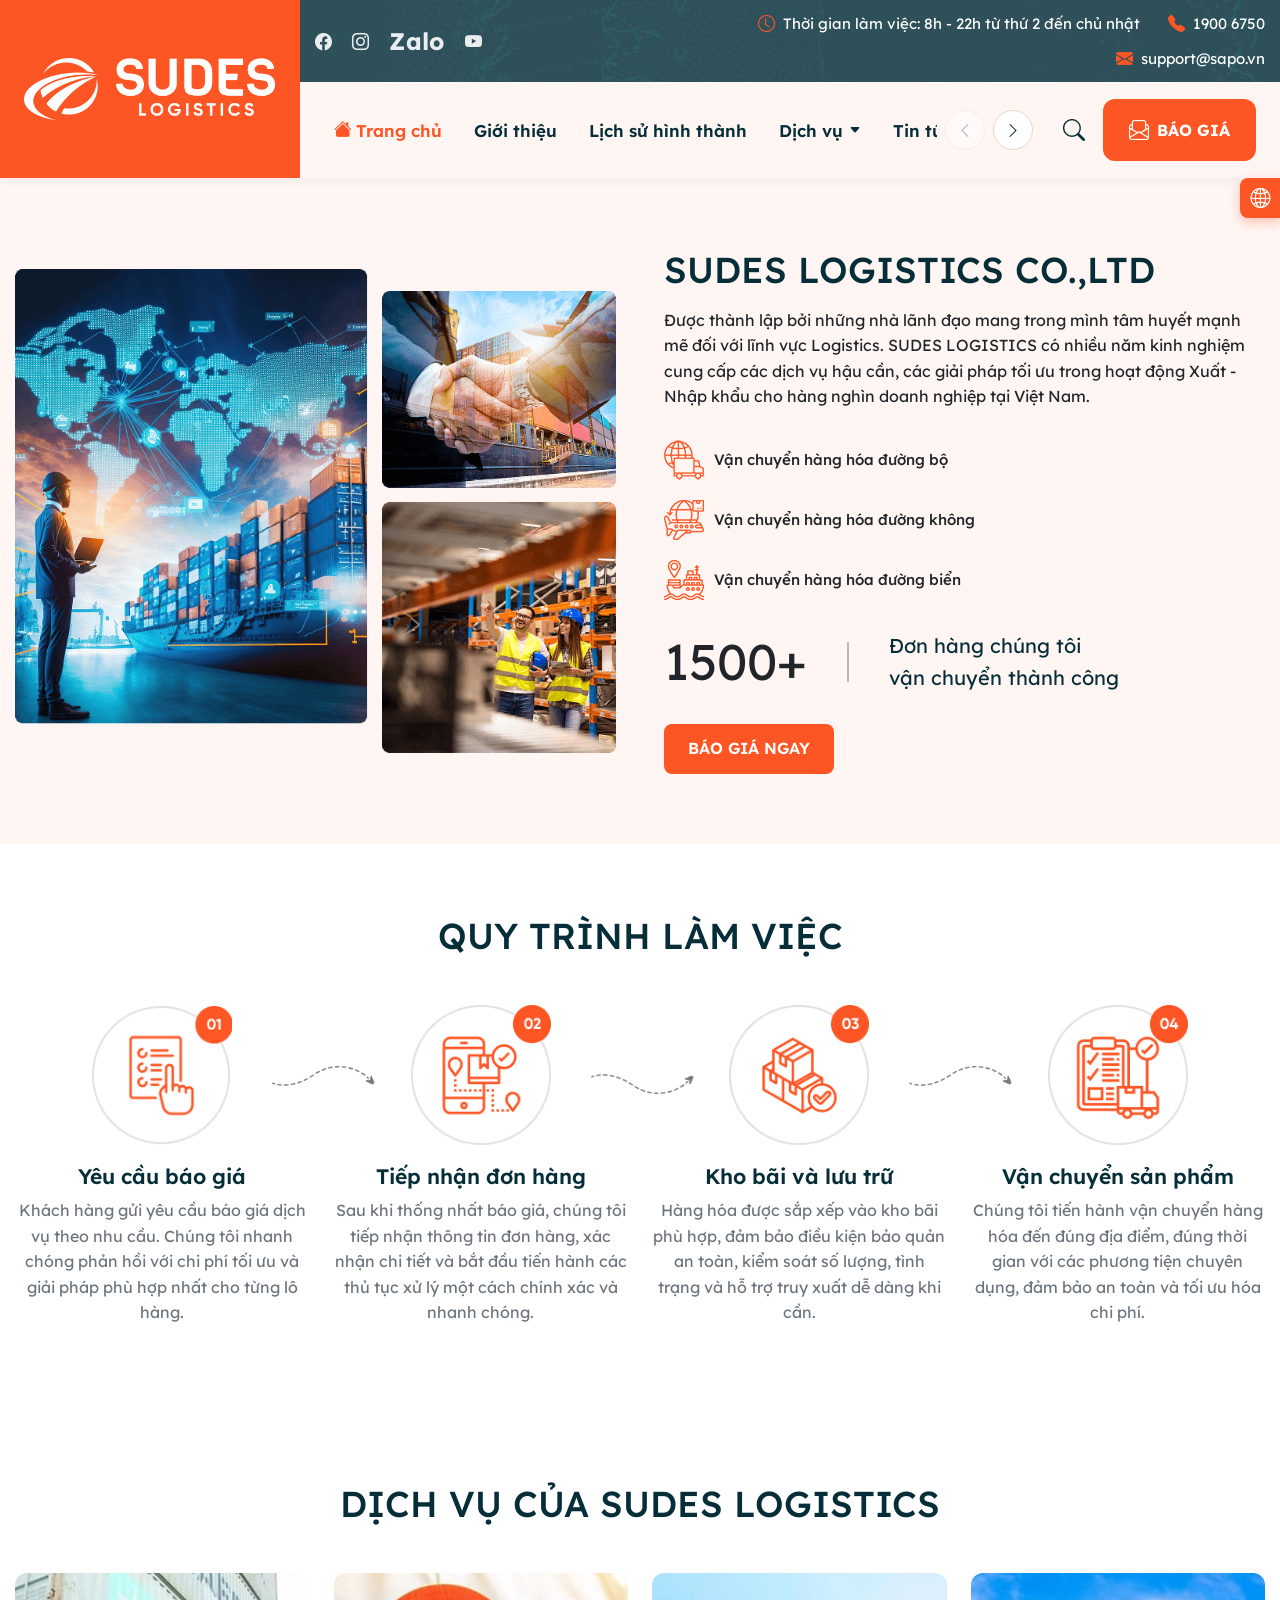
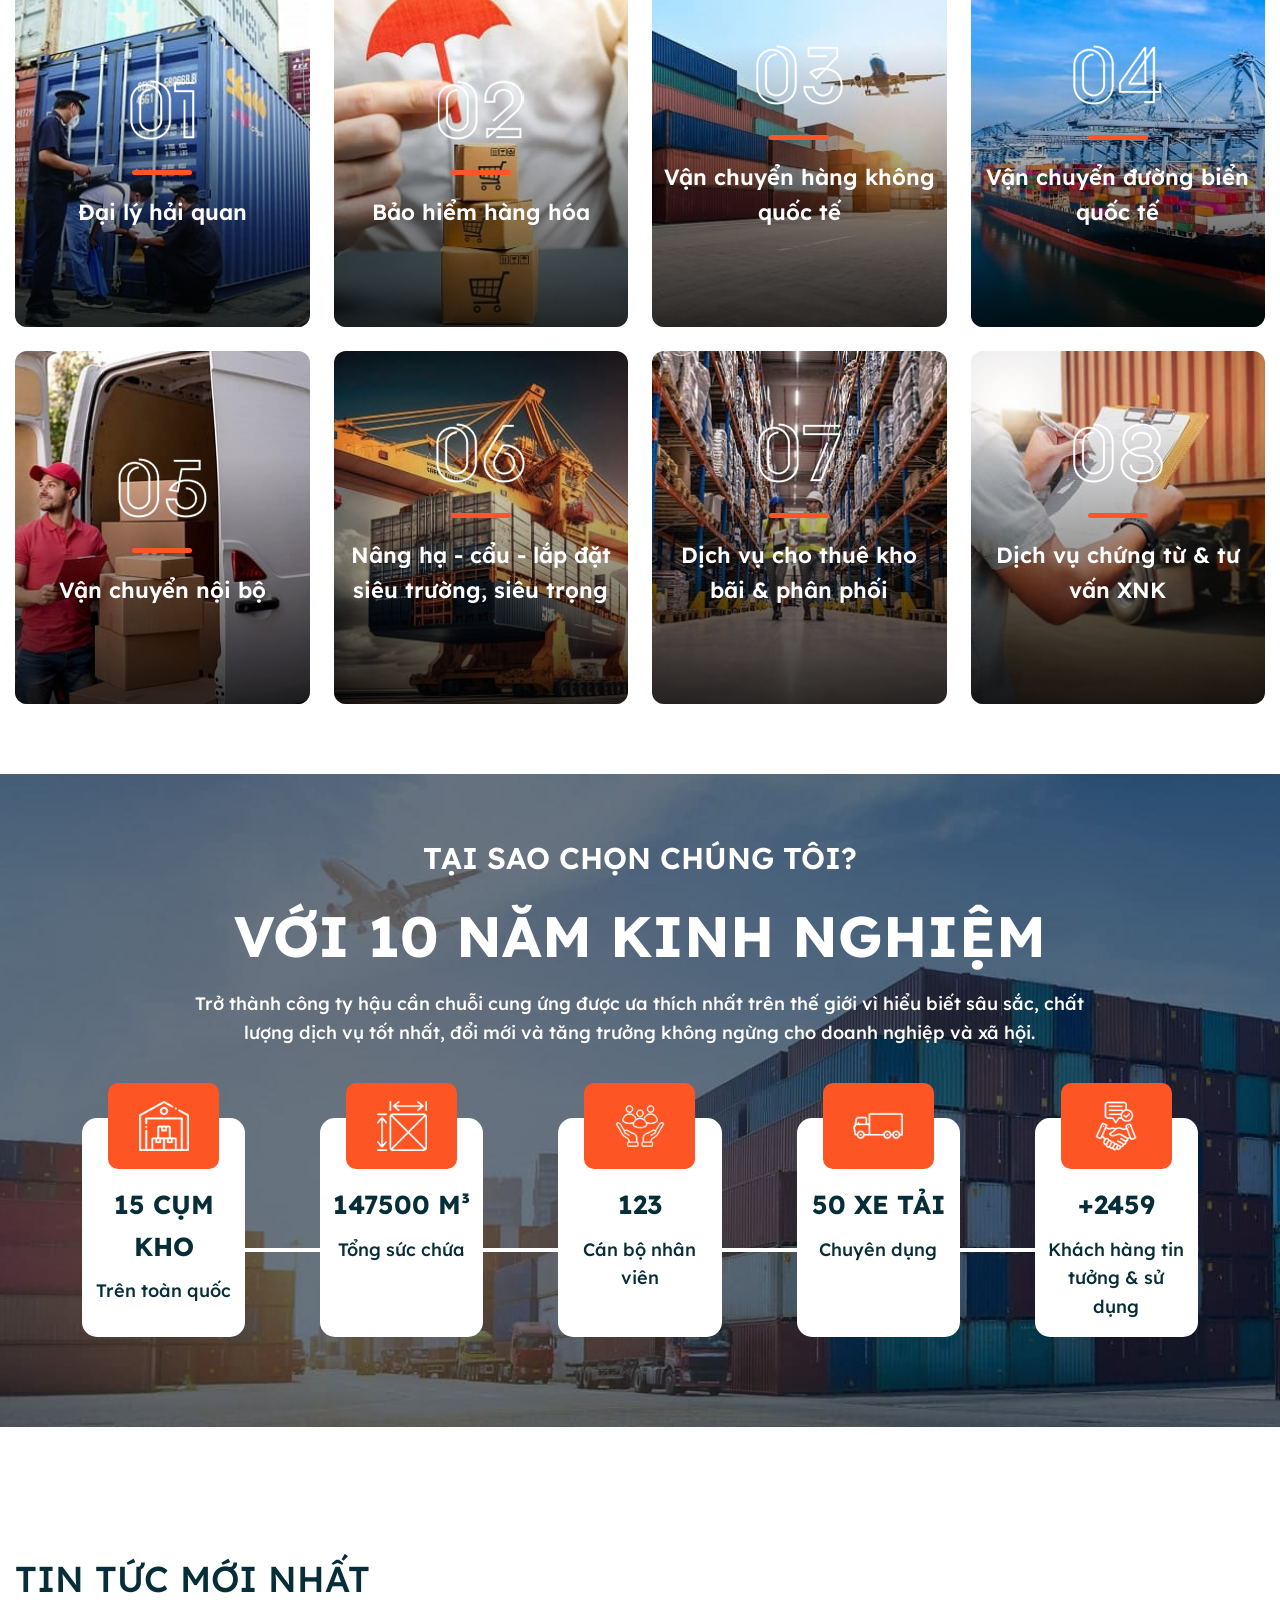
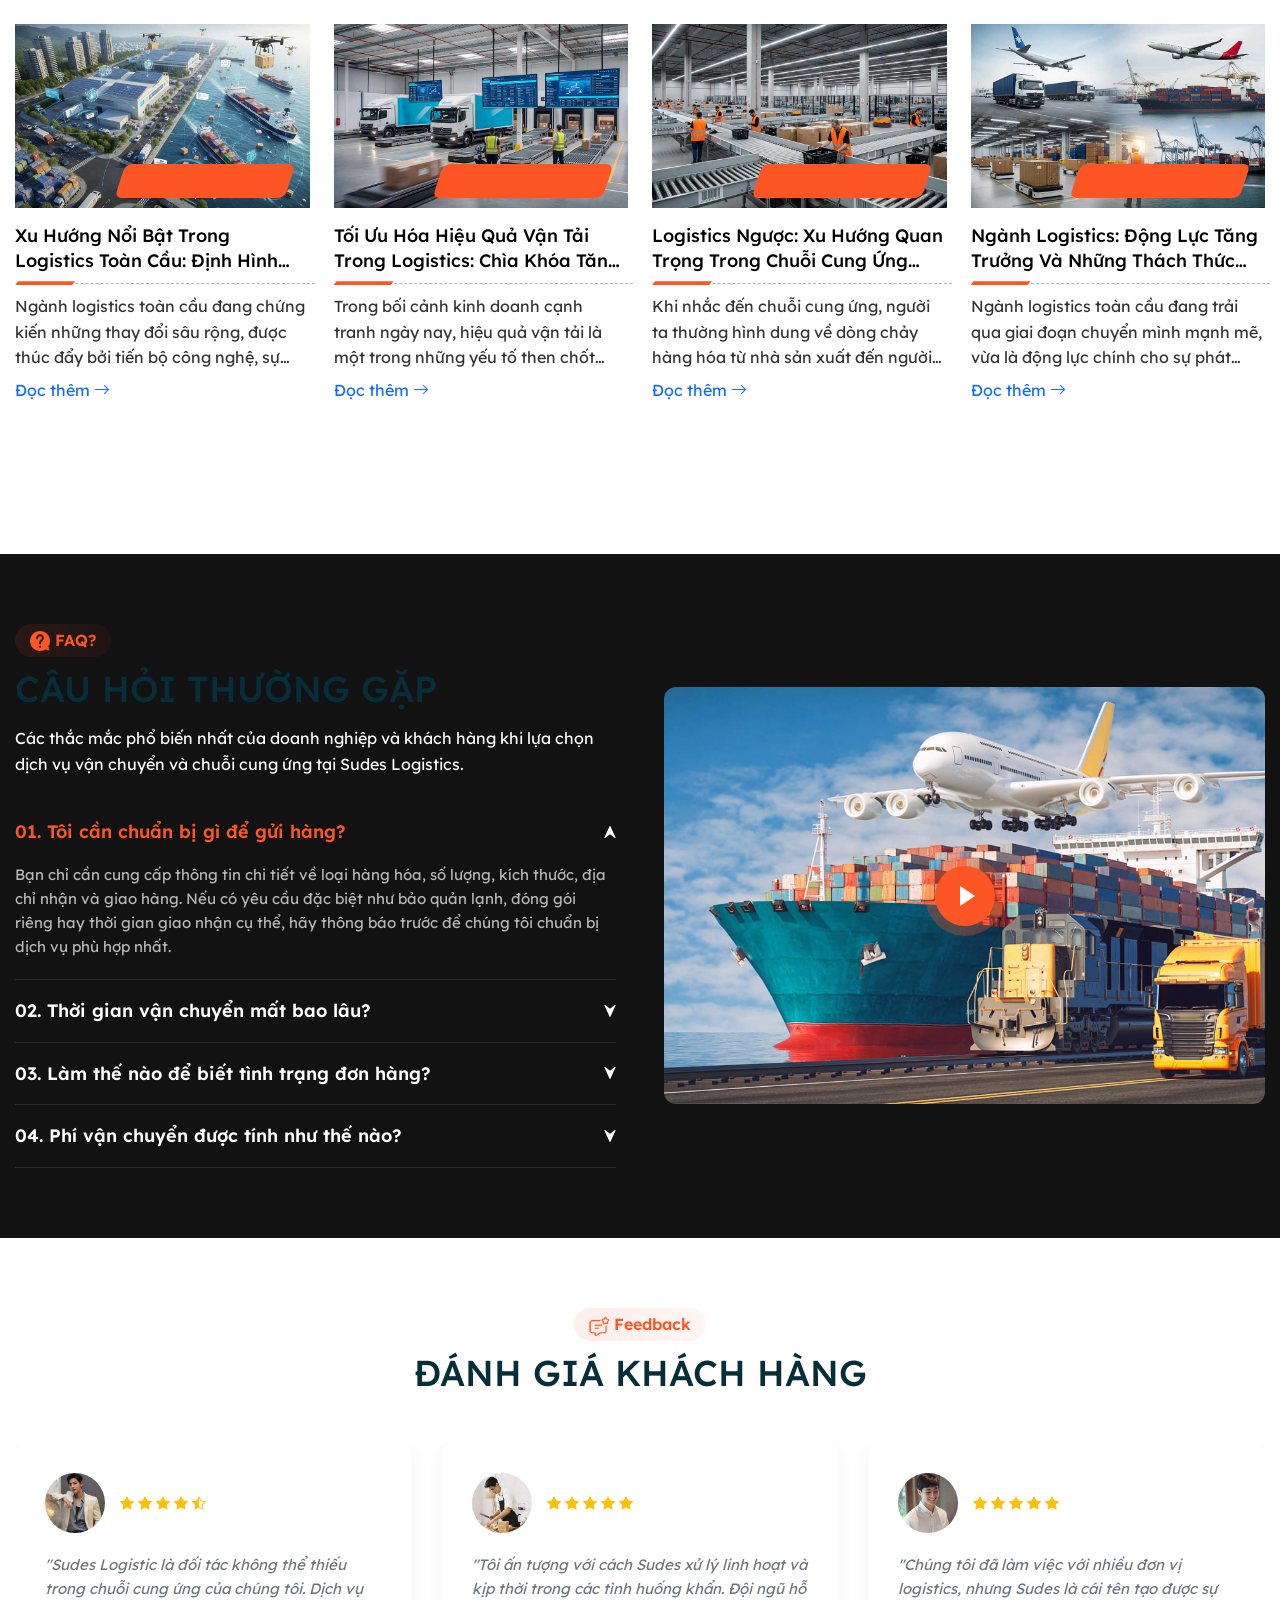
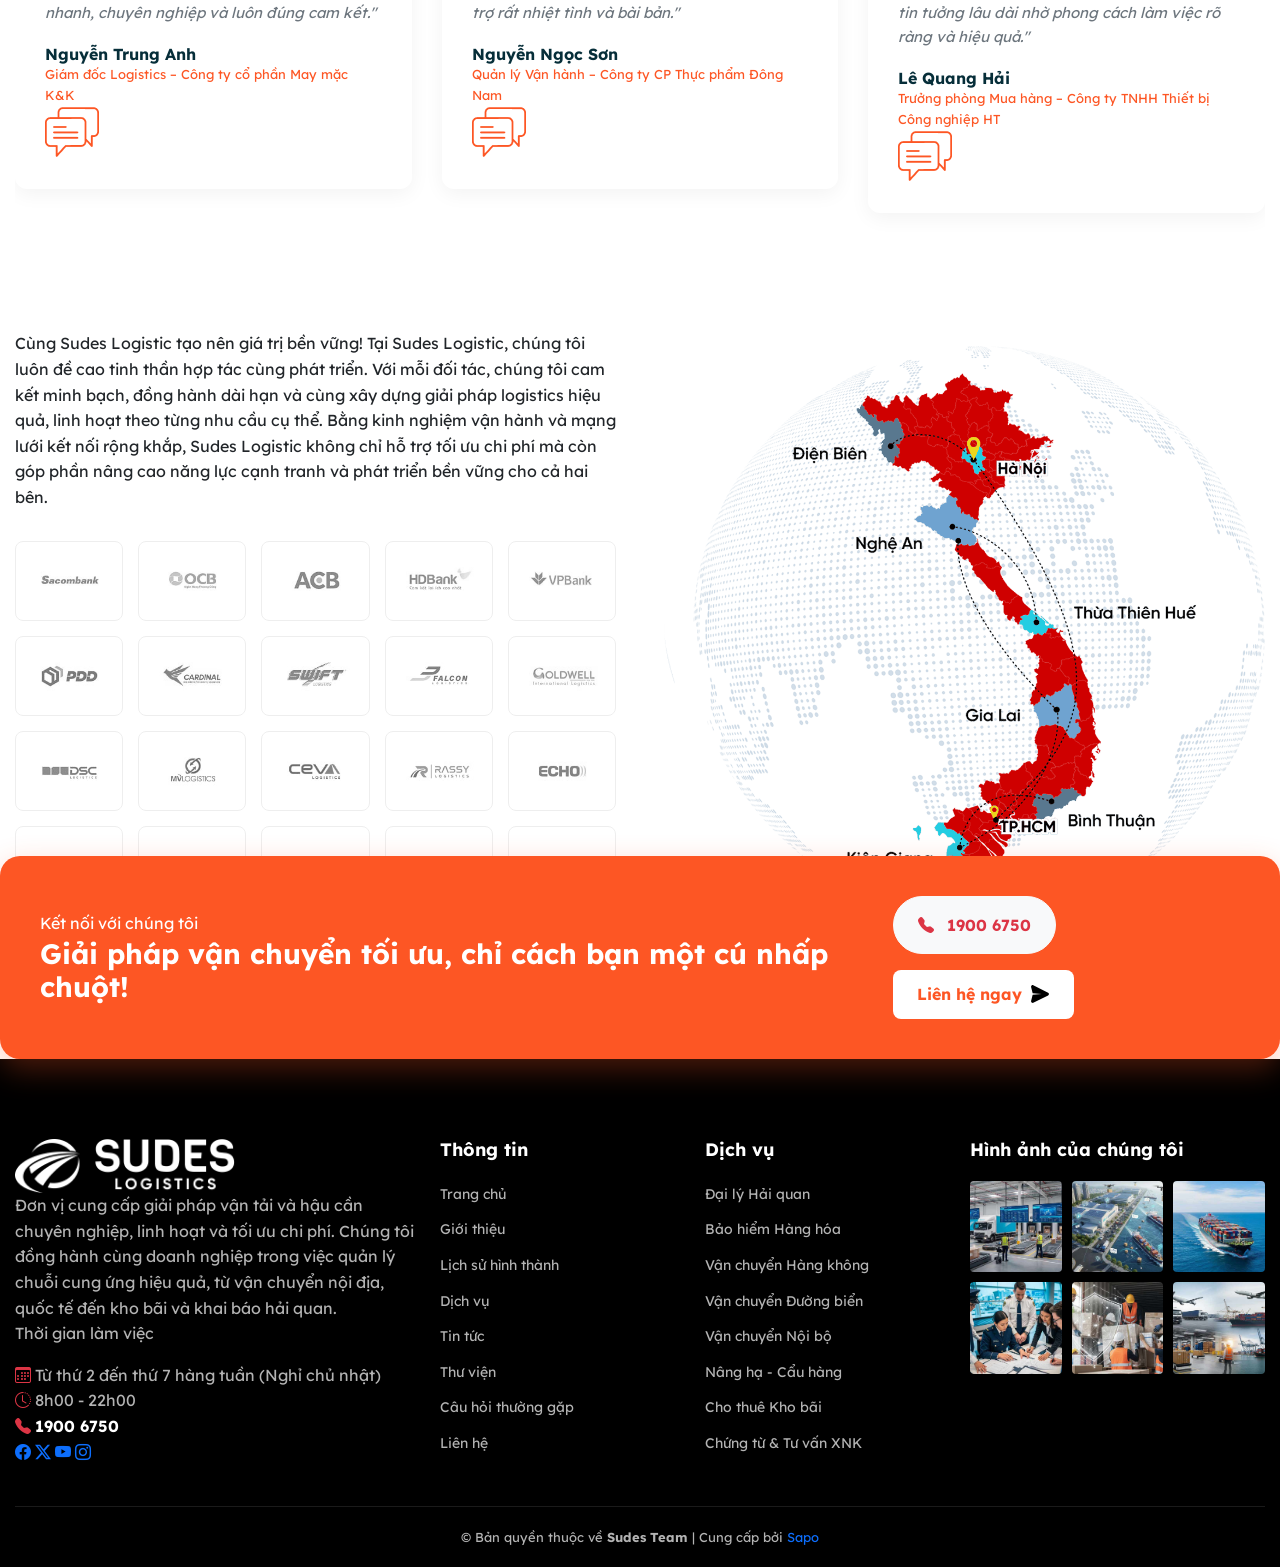
==== commit ea892334: "Update sudes-logistics" ====
--- a/index.html
+++ b/index.html
@@ -522,7 +522,7 @@
   <div class="container-xl">
     <div class="d-flex justify-content-between align-items-end mb-4" data-aos="fade-up">
       <div>
-        <h2 class="title_blogs title_font mb-0">TIN TỨC MỚI NHẤT</h2>
+        <h2 class="title_blogs title_font">TIN TỨC MỚI NHẤT</h2>
       </div>
     </div>
 
--- a/assets/css/style.css
+++ b/assets/css/style.css
@@ -1229,74 +1229,208 @@
 }
 
 /* --- 8. NEWS SECTION --- */
-.item-blog {
-  background: var(--color-white);
-  border-radius: 12px;
+.section_blog {
+  position: relative;
+  margin-bottom: 60px;
+}
+@media (max-width: 992px) {
+  .section_blog {
+    margin-bottom: 40px;
+  }
+}
+.section_blog .swiper-slide {
+  height: auto;
+}
+.section_blog .swiper-slide {
+  height: auto;
+}
+.section_blog .title_blogs {
+  margin-bottom: 0;
+  text-align: center;
+}
+.section_blog .title_blogs a {
+  display: block;
+  margin-bottom: 40px;
+  text-align: center;
+  font-size: 34px;
+  font-weight: 700;
+  color: #062e39;
+}
+.section_blog .title_blogs a:hover {
+  color: #fd5624;
+}
+@media (max-width: 992px) {
+  .section_blog .title_blogs a { font-size: 30px; margin-bottom: 30px; }
+}
+@media (max-width: 767px) {
+  .section_blog .title_blogs a { font-size: 26px; margin-bottom: 25px; }
+}
+
+/* Thẻ bài viết */
+.section_blog .item-blog {
+  display: block;
+  height: calc(100% - 20px);
+  margin-bottom: 20px;
+  background: none;
+  border-radius: 0;
+  box-shadow: none;
+  overflow: visible;
+}
+.section_blog .item-blog .block-thumb {
+  position: relative;
+  overflow: visible;
+}
+.section_blog .item-blog .block-thumb .thumb {
+  position: relative;
+  display: block;
+  width: 100%;
+  height: 0;
+  padding-bottom: 63.5%;
   overflow: hidden;
-  height: 100%;
-  display: flex;
-  flex-direction: column;
-}
-
-.block-thumb {
-  position: relative;
-  aspect-ratio: 16/9;
-  overflow: hidden;
-}
-.block-thumb img {
+}
+.section_blog .item-blog .block-thumb .thumb img {
+  position: absolute;
+  inset: 0;
   width: 100%;
   height: 100%;
   object-fit: cover;
-}
-
-.time_arti {
+  transform: scale(1);
+  transition: transform 0.5s ease;
+}
+.section_blog .item-blog .block-thumb:hover img {
+  transform: scale(1.1);
+}
+
+/* Nhãn ngày màu cam nghiêng ở góc dưới ảnh */
+.section_blog .item-blog .block-thumb .time_arti {
   position: absolute;
-  top: 15px;
-  left: 15px;
-  background: var(--color-primary);
-  color: var(--color-white);
-  padding: 4px 10px;
-  border-radius: 4px;
-  font-size: 12px;
-  font-weight: 600;
-}
-.block-content {
-  padding: 20px;
+  right: 20px;
+  bottom: 10px;
+  top: auto;
+  left: auto;
+  display: flex;
+  align-items: center;
+  justify-content: center;
+  width: 170px;
+  height: 34px;
+  padding: 0;
+  background: none;
+  border-radius: 0;
+  color: #fff;
+  text-align: center;
+}
+.section_blog .item-blog .block-thumb .time_arti::before {
+  content: "";
+  position: absolute;
+  right: 0;
+  bottom: 0;
+  width: 100%;
+  height: 100%;
+  background: #fd5624;
+  border-radius: 7px;
+  transform: skew(-18deg);
+}
+.section_blog .item-blog .block-thumb .time_arti span {
+  position: relative;
+  width: 100%;
+  text-align: center;
+  font-size: 16px;
+  font-weight: 700;
+}
+
+/* Nội dung */
+.section_blog .item-blog .block-content {
+  position: relative;
+  display: flex;
+  flex-direction: column;
   flex-grow: 1;
-  display: flex;
-  flex-direction: column;
-}
-.block-content h3 {
+  width: 100%;
+  margin-top: 15px;
+  padding: 0;
+}
+.section_blog .item-blog .block-content h3 {
+  margin: 0 0 10px;
+  padding-top: 0;
+  min-height: 48px;
   font-size: 18px;
-  font-weight: 700;
-  margin-bottom: 10px;
+  font-weight: 500;
   line-height: 1.4;
+  text-transform: capitalize;
+  display: block;
+  overflow: visible;
+}
+.section_blog .item-blog .block-content h3 a {
   display: -webkit-box;
+  -webkit-line-clamp: 2;
   line-clamp: 2;
-  -webkit-line-clamp: 2;
   -webkit-box-orient: vertical;
   overflow: hidden;
-}
-.block-content p {
-  font-size: 14px;
-  color: var(--color-text-muted);
-  margin-bottom: 15px;
-  flex-grow: 1;
+  font-weight: 500;
+  color: #000;
+}
+.section_blog .item-blog .block-content h3 a:hover {
+  color: #fd5624;
+}
+@media (max-width: 767px) {
+  .section_blog .item-blog .block-content h3 { font-size: 16px; }
+}
+
+/* Đường kẻ đứt kèm đoạn cam nghiêng */
+.section_blog .item-blog .block-content .line {
+  position: relative;
+  width: 100%;
+  height: 1px;
+  margin: 0 0 10px 5px;
+  border-top: 1px dashed #b4b4b4;
+}
+.section_blog .item-blog .block-content .line::before {
+  content: "";
+  position: absolute;
+  top: -3px;
+  left: -5px;
+  width: 60px;
+  height: 4px;
+  background-color: #fd5624;
+  clip-path: polygon(5% 0%, 100% 0%, 95% 100%, 0% 100%);
+}
+
+.section_blog .item-blog .block-content p.justify {
   display: -webkit-box;
+  -webkit-line-clamp: 3;
   line-clamp: 3;
-  -webkit-line-clamp: 3;
   -webkit-box-orient: vertical;
   overflow: hidden;
-}
-.see_more {
-  font-size: 16px;
-  color: var(--color-primary);
+  flex-grow: 0;
+  margin-bottom: 7px;
+  font-size: inherit;
+  font-weight: 400;
+  color: #333;
+}
+
+.section_blog .item-blog .block-content .time-post {
+  position: relative;
+  display: flex;
+  align-items: center;
+  justify-content: space-between;
+  margin-bottom: 0;
+}
+.section_blog .item-blog .block-content .time-post a {
   display: inline-flex;
   align-items: center;
-  gap: 5px;
-}
-.see_more:hover {
-  color: #121213;
+  gap: 8px;
+  font-size: inherit;
+  font-weight: 400;
+  color: #fd5624;
+}
+.section_blog .item-blog .block-content .time-post a svg {
+  width: 26px;
+  height: 17px;
+}
+.section_blog .item-blog .block-content .time-post a svg path {
+  fill: #fd5624;
+}
+.section_blog .item-blog .block-content .time-post a:hover {
+  color: #062e39;
 }
 
 /* --- 9. FAQ SECTION --- */
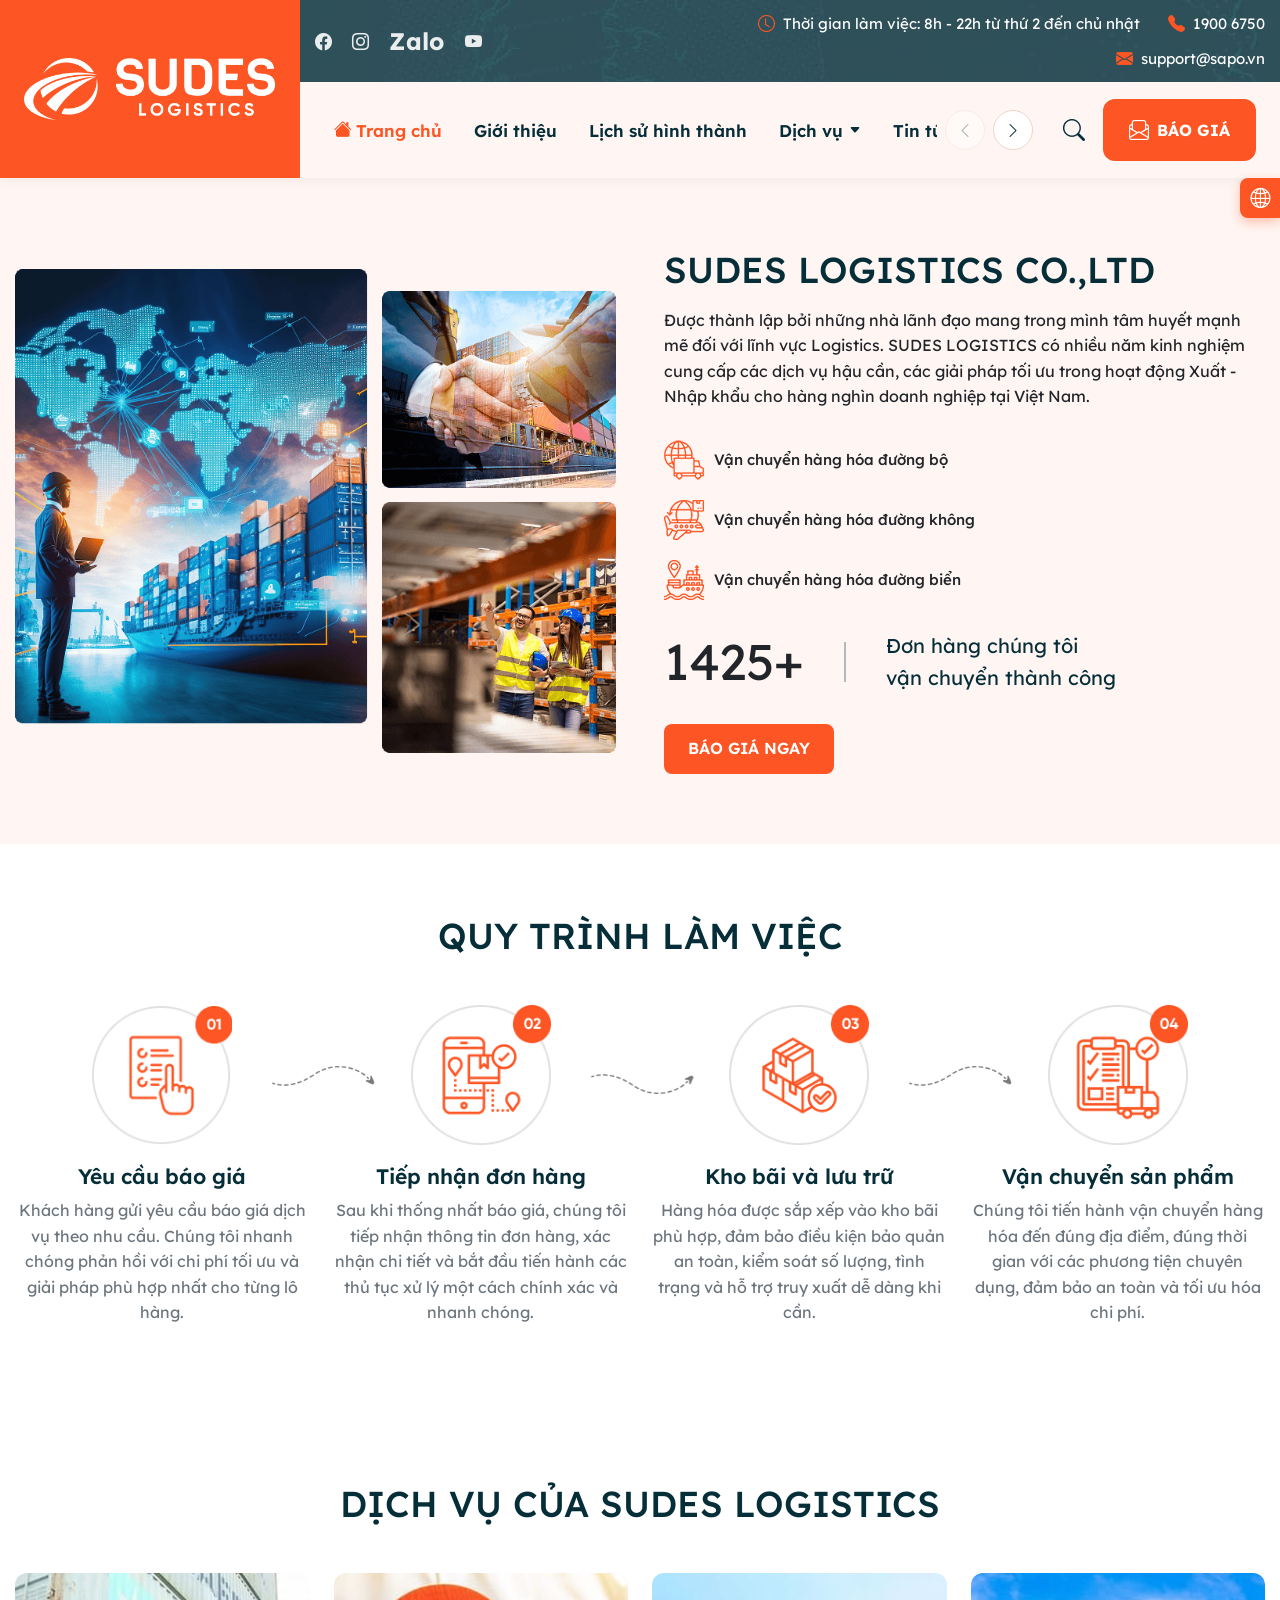
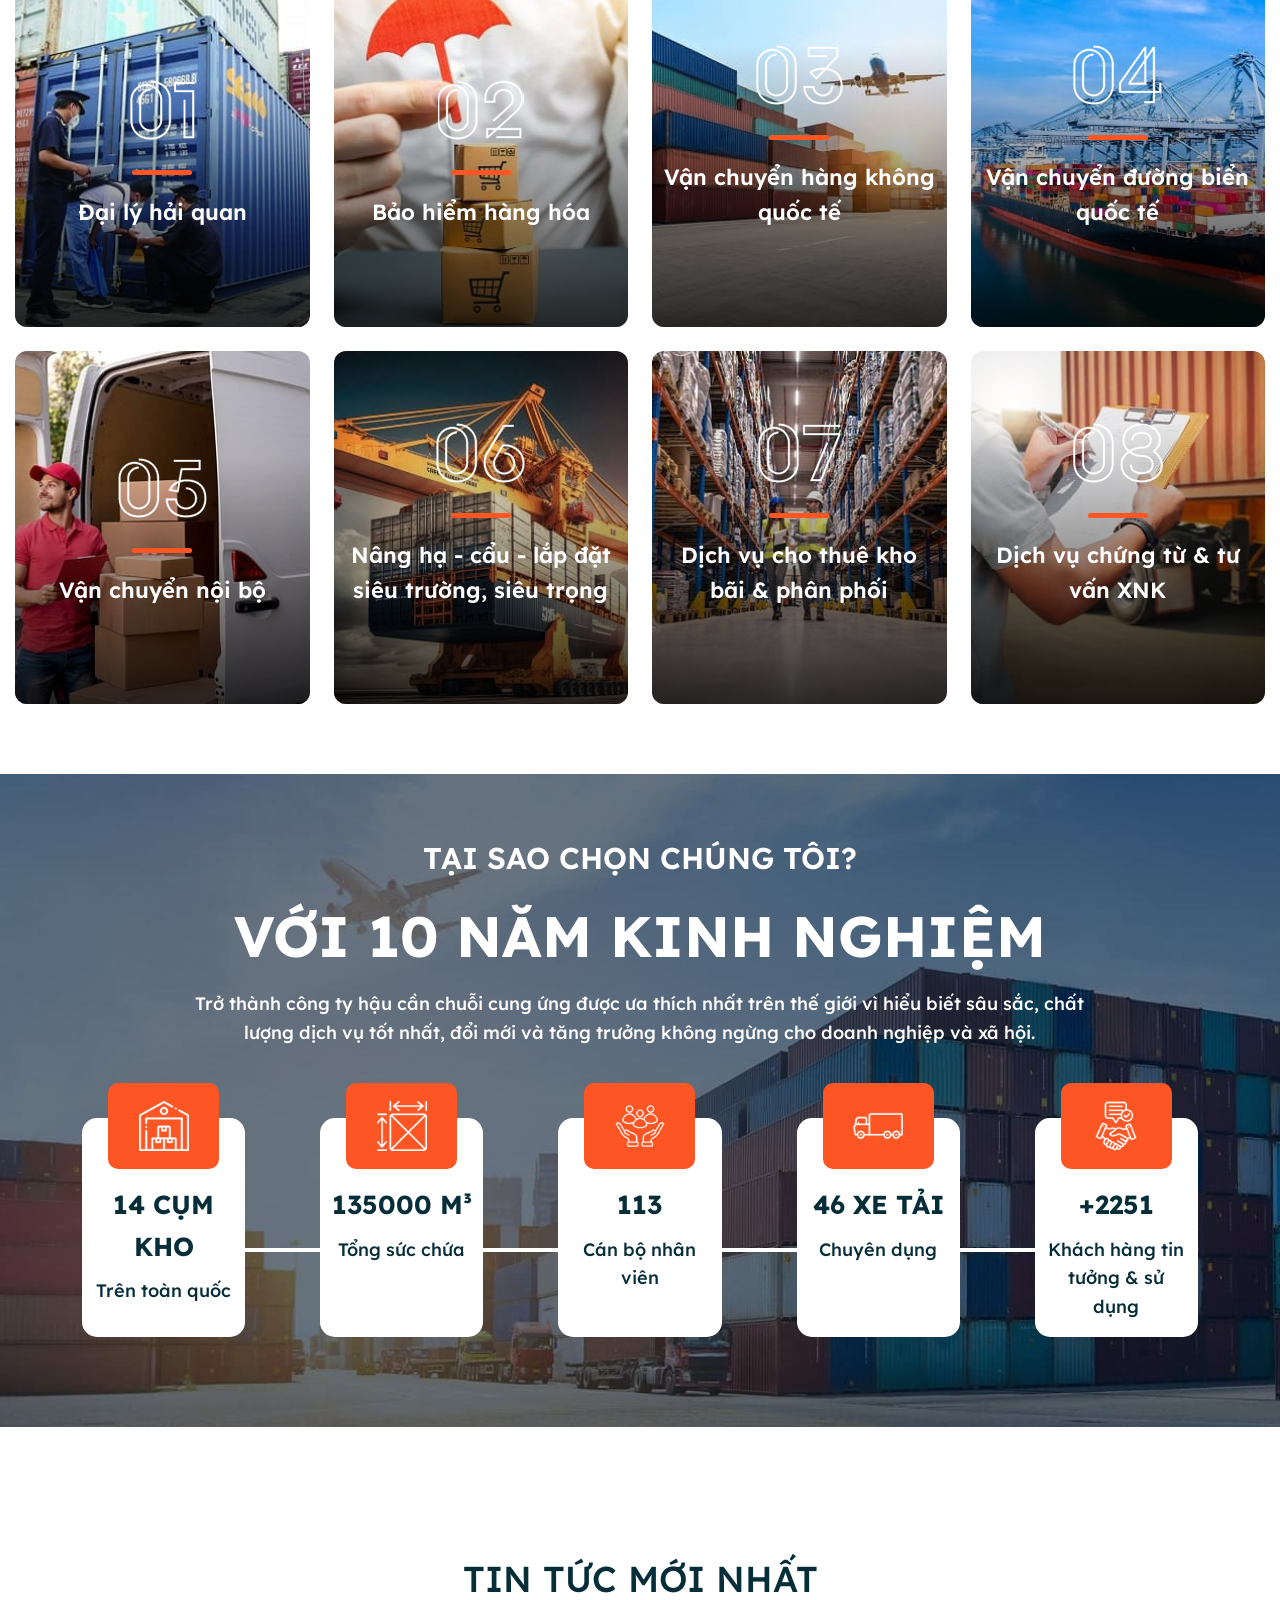
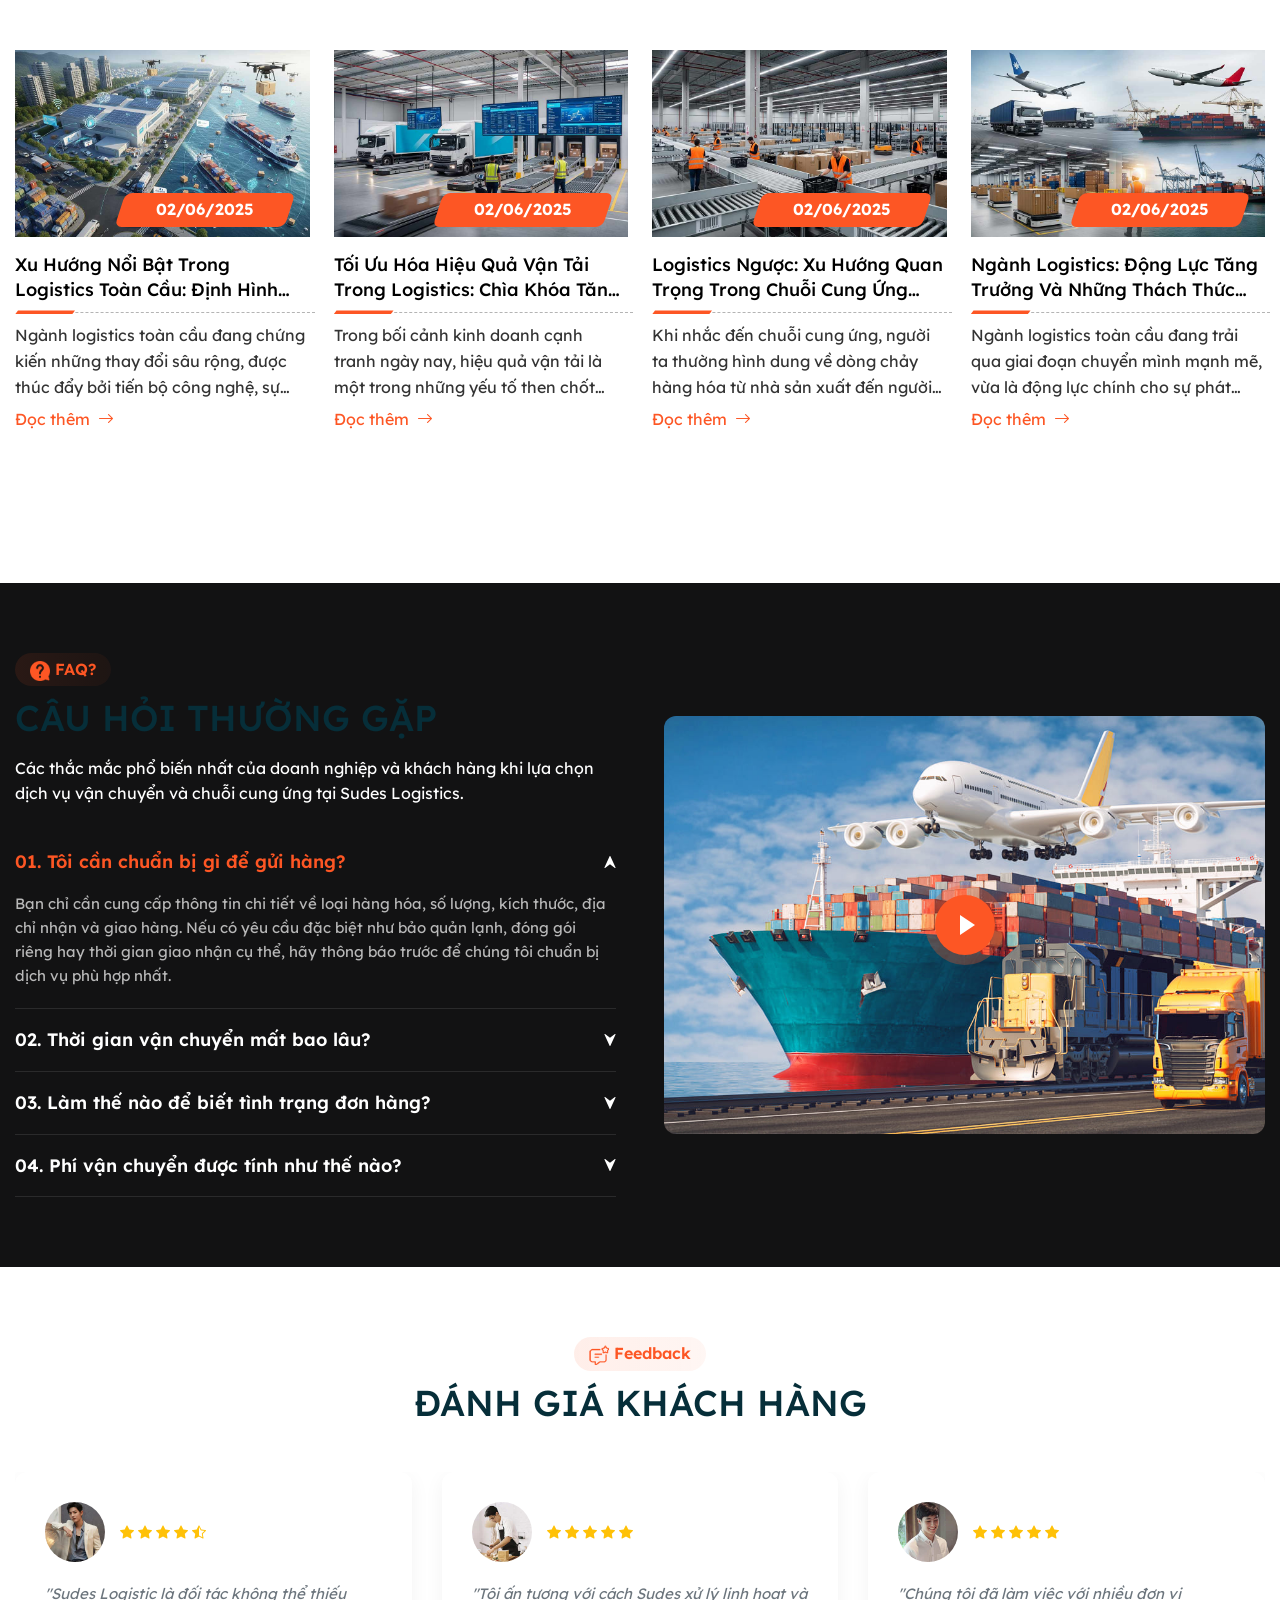
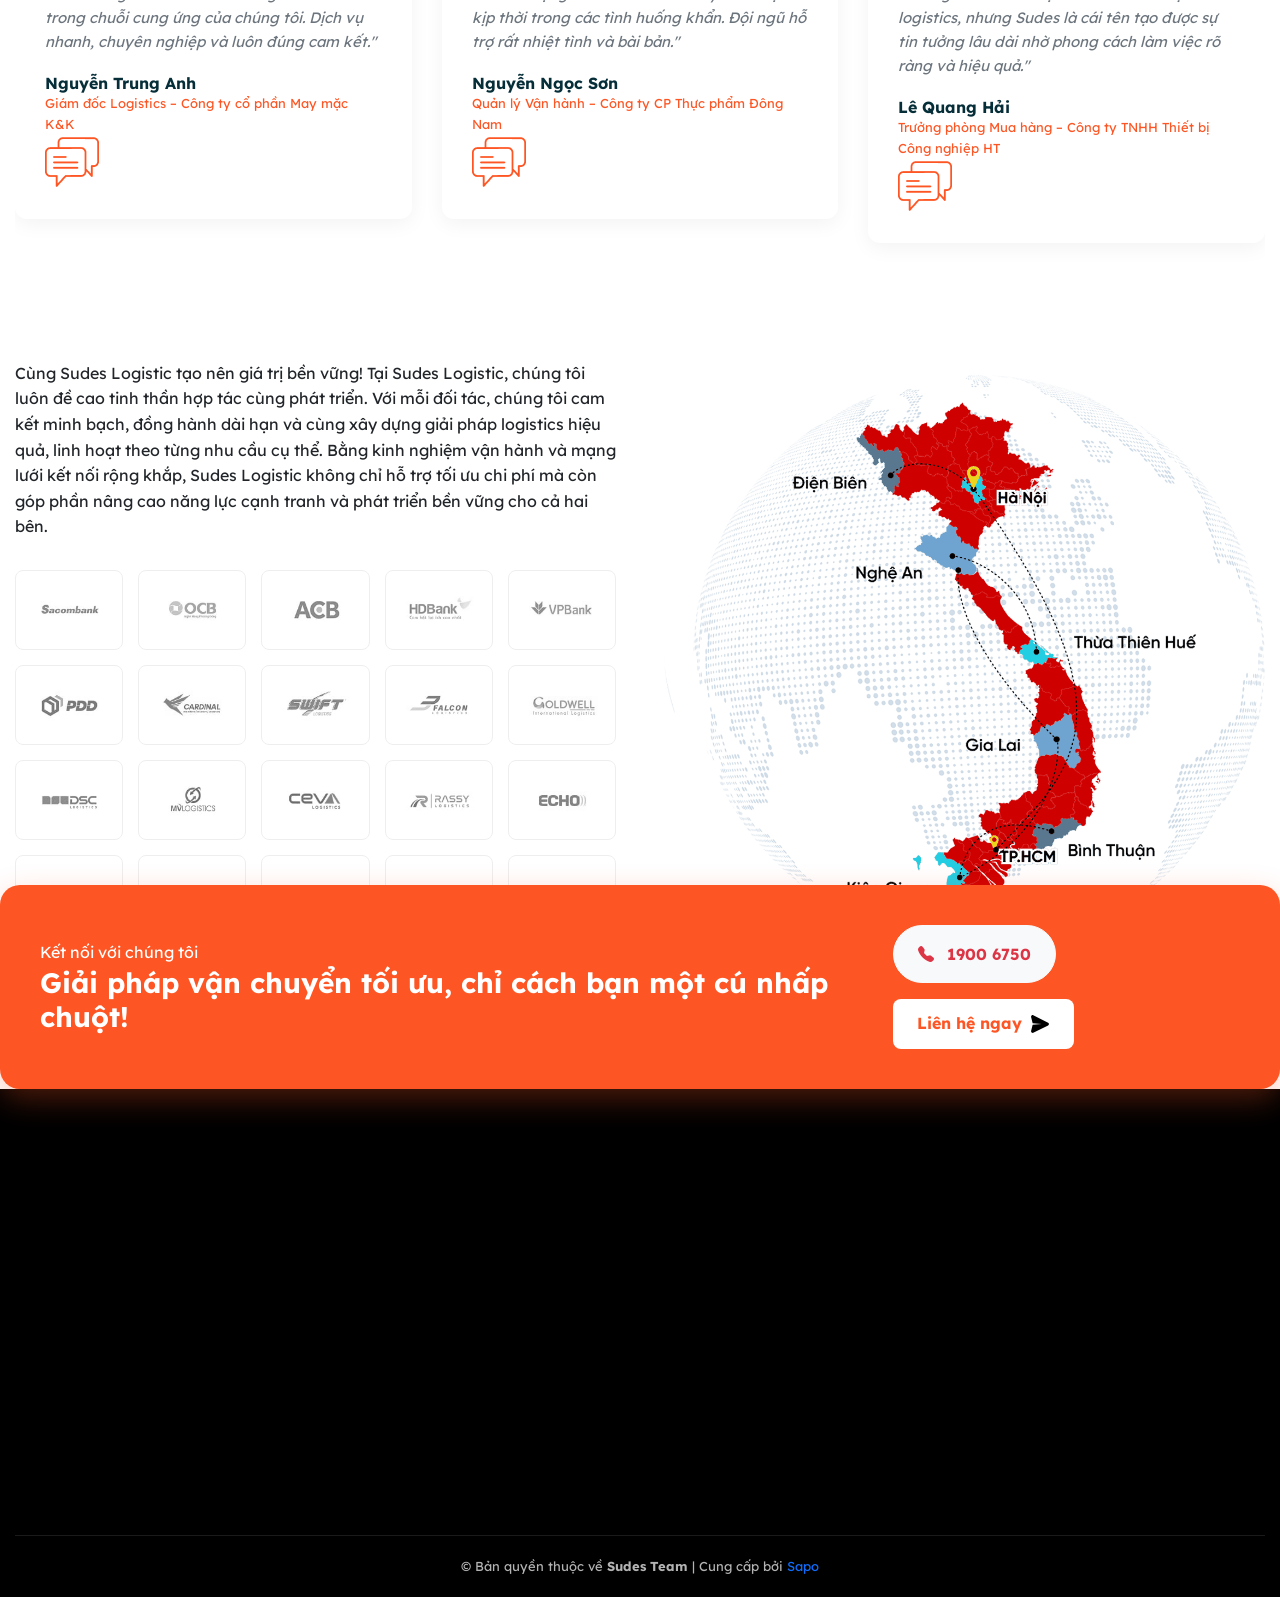
==== commit 363853d9: "Update sudes-logistics" ====
--- a/index.html
+++ b/index.html
@@ -520,7 +520,7 @@
 <!-- ============ NEWS (TIN TỨC MỚI NHẤT) ============ -->
 <section class="section_blog section-pad" id="news">
   <div class="container-xl">
-    <div class="d-flex justify-content-between align-items-end mb-4" data-aos="fade-up">
+    <div class="justify-content-between align-items-end mb-4" data-aos="fade-up">
       <div>
         <h2 class="title_blogs title_font">TIN TỨC MỚI NHẤT</h2>
       </div>
@@ -531,8 +531,8 @@
       <div class="col-md-6 col-lg-3" data-aos="fade-up" data-aos-delay="100">
         <div class="item-blog">
           <div class="block-thumb">
-            <a href="#news"><img src="assets/img/blog_1.jpg" alt="Xu hướng Nổi bật trong Logistics Toàn cầu" loading="lazy"></a>
-            <div class="time_arti">02/06/2025</div>
+            <a class="thumb" href="#news"><img src="assets/img/blog_1.jpg" alt="Xu hướng Nổi bật trong Logistics Toàn cầu" loading="lazy"></a>
+            <div class="time_arti"><span>02/06/2025</span></div>
           </div>
           <div class="block-content">
             <h3><a href="#news">Xu hướng Nổi bật trong Logistics Toàn cầu: Định hình Tương lai Chuỗi Cung ứng</a></h3>
@@ -546,8 +546,8 @@
       <div class="col-md-6 col-lg-3" data-aos="fade-up" data-aos-delay="200">
         <div class="item-blog">
           <div class="block-thumb">
-            <a href="#news"><img src="assets/img/blog_2.jpg" alt="Tối ưu hóa Hiệu quả Vận tải trong Logistics" loading="lazy"></a>
-            <div class="time_arti">02/06/2025</div>
+            <a class="thumb" href="#news"><img src="assets/img/blog_2.jpg" alt="Tối ưu hóa Hiệu quả Vận tải trong Logistics" loading="lazy"></a>
+            <div class="time_arti"><span>02/06/2025</span></div>
           </div>
           <div class="block-content">
             <h3><a href="#news">Tối ưu hóa Hiệu quả Vận tải trong Logistics: Chìa khóa tăng trưởng bền vững</a></h3>
@@ -561,8 +561,8 @@
       <div class="col-md-6 col-lg-3" data-aos="fade-up" data-aos-delay="300">
         <div class="item-blog">
           <div class="block-thumb">
-            <a href="#news"><img src="assets/img/blog_3.jpg" alt="Logistics ngược" loading="lazy"></a>
-            <div class="time_arti">02/06/2025</div>
+            <a class="thumb" href="#news"><img src="assets/img/blog_3.jpg" alt="Logistics ngược" loading="lazy"></a>
+            <div class="time_arti"><span>02/06/2025</span></div>
           </div>
           <div class="block-content">
             <h3><a href="#news">Logistics ngược: Xu hướng quan trọng trong chuỗi cung ứng hiện đại</a></h3>
@@ -576,8 +576,8 @@
       <div class="col-md-6 col-lg-3" data-aos="fade-up" data-aos-delay="400">
         <div class="item-blog">
           <div class="block-thumb">
-            <a href="#news"><img src="assets/img/blog_4.jpg" alt="Động lực tăng trưởng" loading="lazy"></a>
-            <div class="time_arti">02/06/2025</div>
+            <a class="thumb" href="#news"><img src="assets/img/blog_4.jpg" alt="Động lực tăng trưởng" loading="lazy"></a>
+            <div class="time_arti"><span>02/06/2025</span></div>
           </div>
           <div class="block-content">
             <h3><a href="#news">Ngành Logistics: Động lực tăng trưởng và những thách thức mới</a></h3>
--- a/assets/css/style.css
+++ b/assets/css/style.css
@@ -1245,7 +1245,7 @@
   height: auto;
 }
 .section_blog .title_blogs {
-  margin-bottom: 0;
+  margin-bottom: 50px;
   text-align: center;
 }
 .section_blog .title_blogs a {
@@ -1286,7 +1286,7 @@
   width: 100%;
   height: 0;
   padding-bottom: 63.5%;
-  overflow: hidden;
+  overflow: hidden !important;
 }
 .section_blog .item-blog .block-thumb .thumb img {
   position: absolute;
@@ -1295,9 +1295,9 @@
   height: 100%;
   object-fit: cover;
   transform: scale(1);
-  transition: transform 0.5s ease;
-}
-.section_blog .item-blog .block-thumb:hover img {
+  transition: transform 0.3s ease;
+}
+.block-thumb .thumb:hover img {
   transform: scale(1.1);
 }
 
@@ -1414,7 +1414,7 @@
   justify-content: space-between;
   margin-bottom: 0;
 }
-.section_blog .item-blog .block-content .time-post a {
+.section_blog .item-blog .block-content .see_more {
   display: inline-flex;
   align-items: center;
   gap: 8px;
@@ -1422,14 +1422,11 @@
   font-weight: 400;
   color: #fd5624;
 }
-.section_blog .item-blog .block-content .time-post a svg {
-  width: 26px;
-  height: 17px;
-}
-.section_blog .item-blog .block-content .time-post a svg path {
-  fill: #fd5624;
-}
-.section_blog .item-blog .block-content .time-post a:hover {
+
+.section_blog .item-blog .block-content .see_more {
+  color: #fd5624;
+}
+.section_blog .item-blog .block-content .see_more:hover {
   color: #062e39;
 }
 
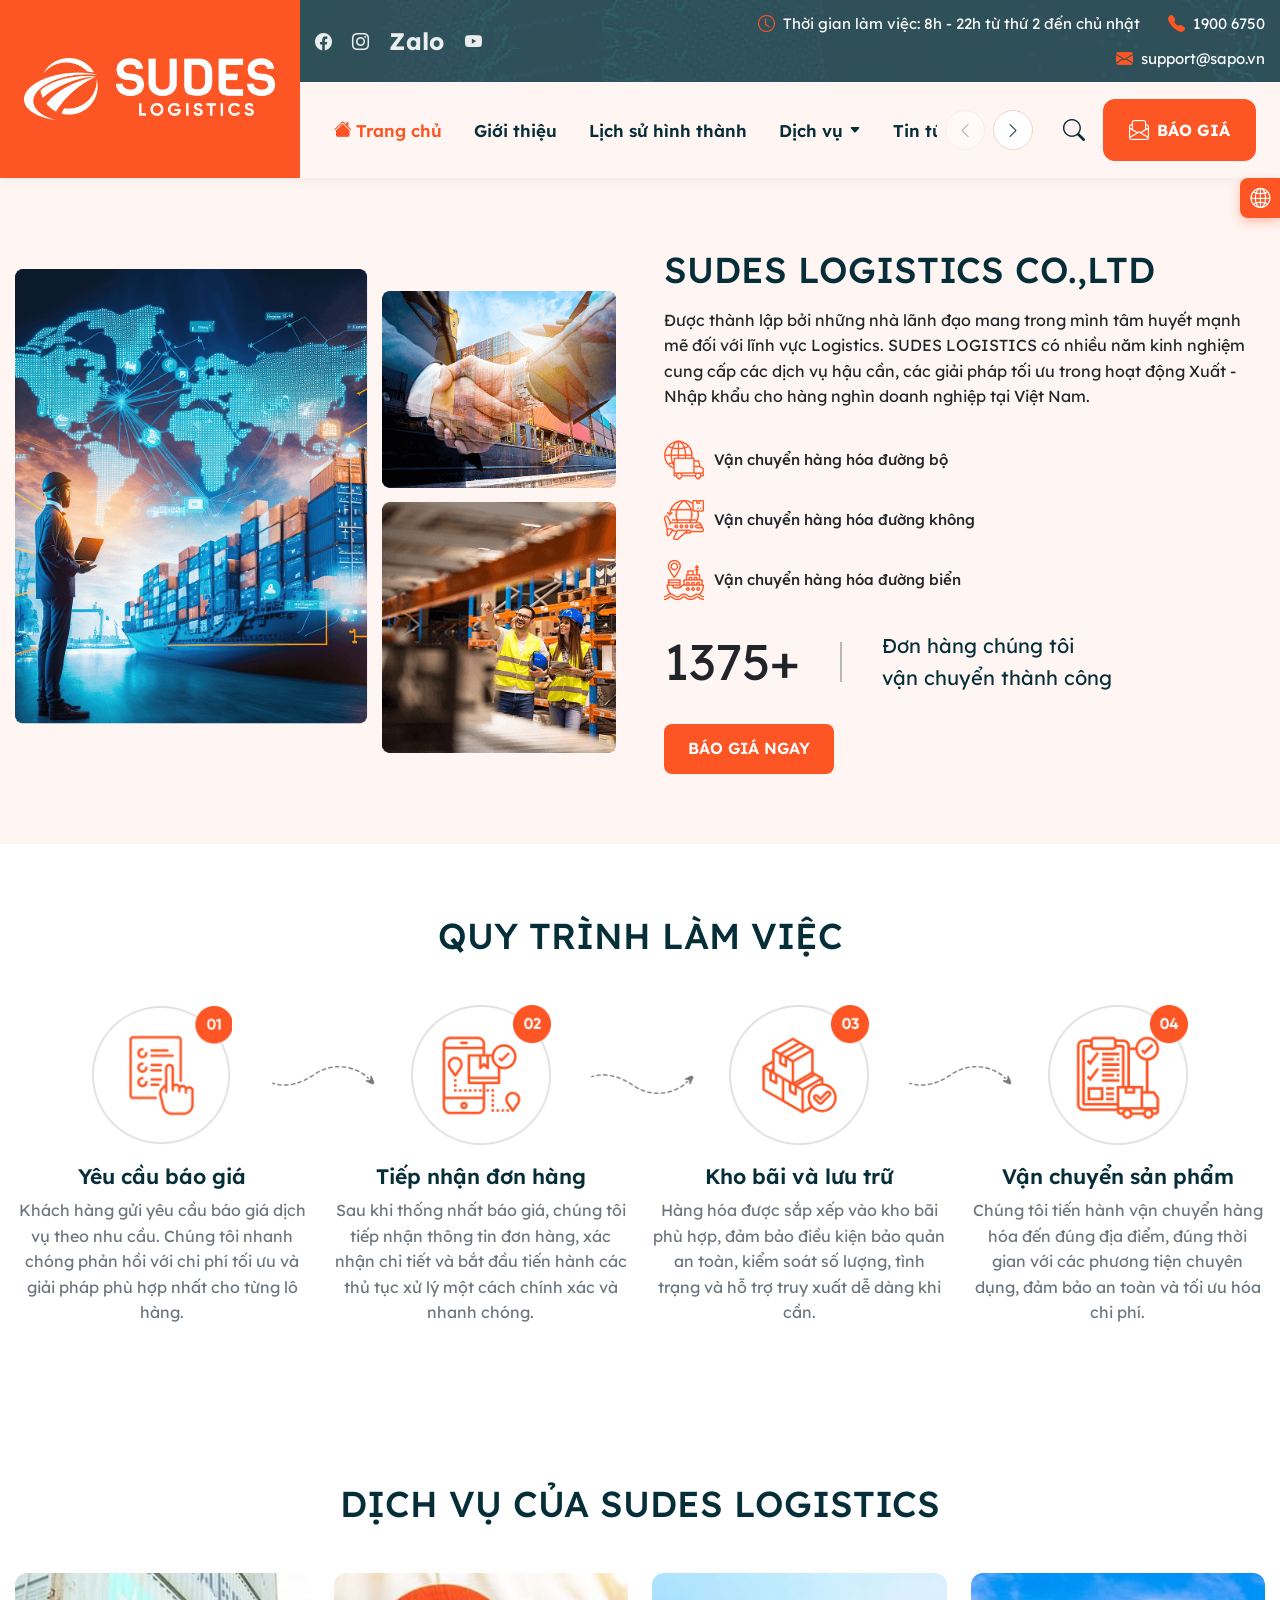
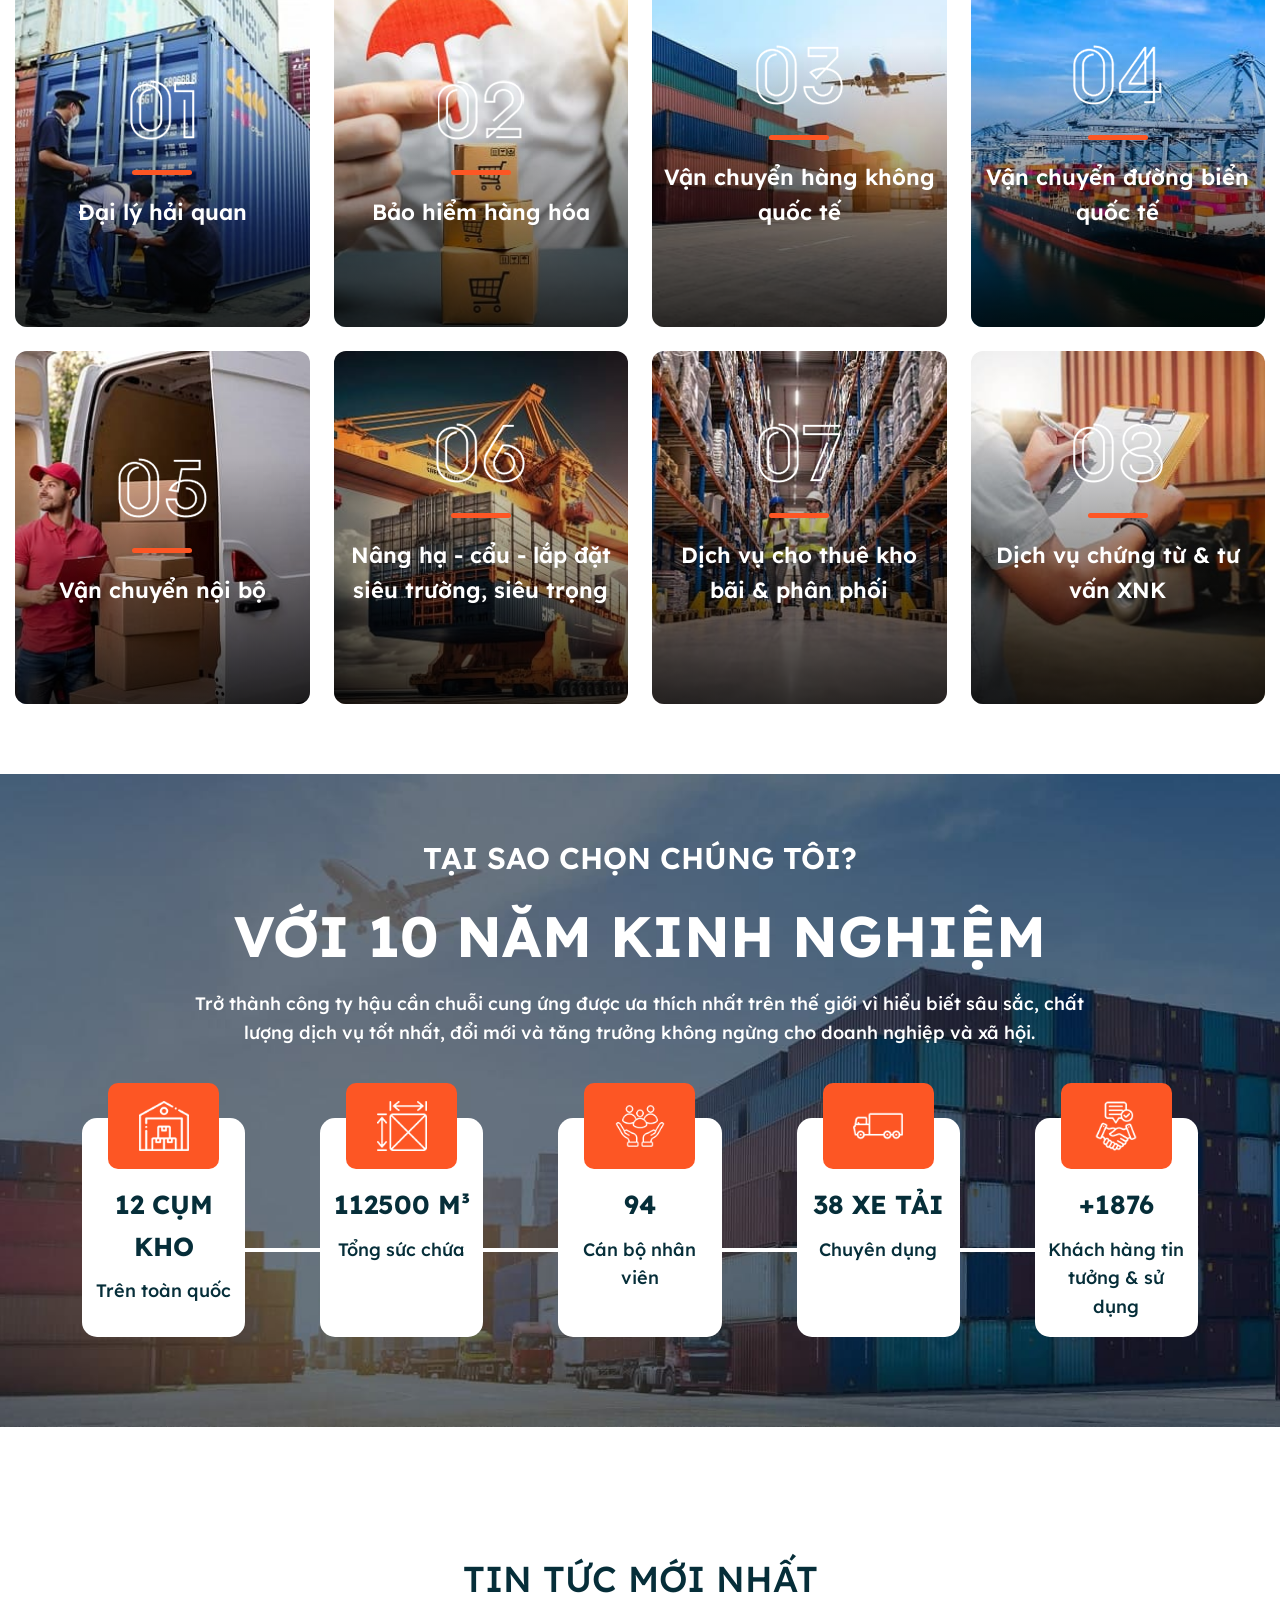
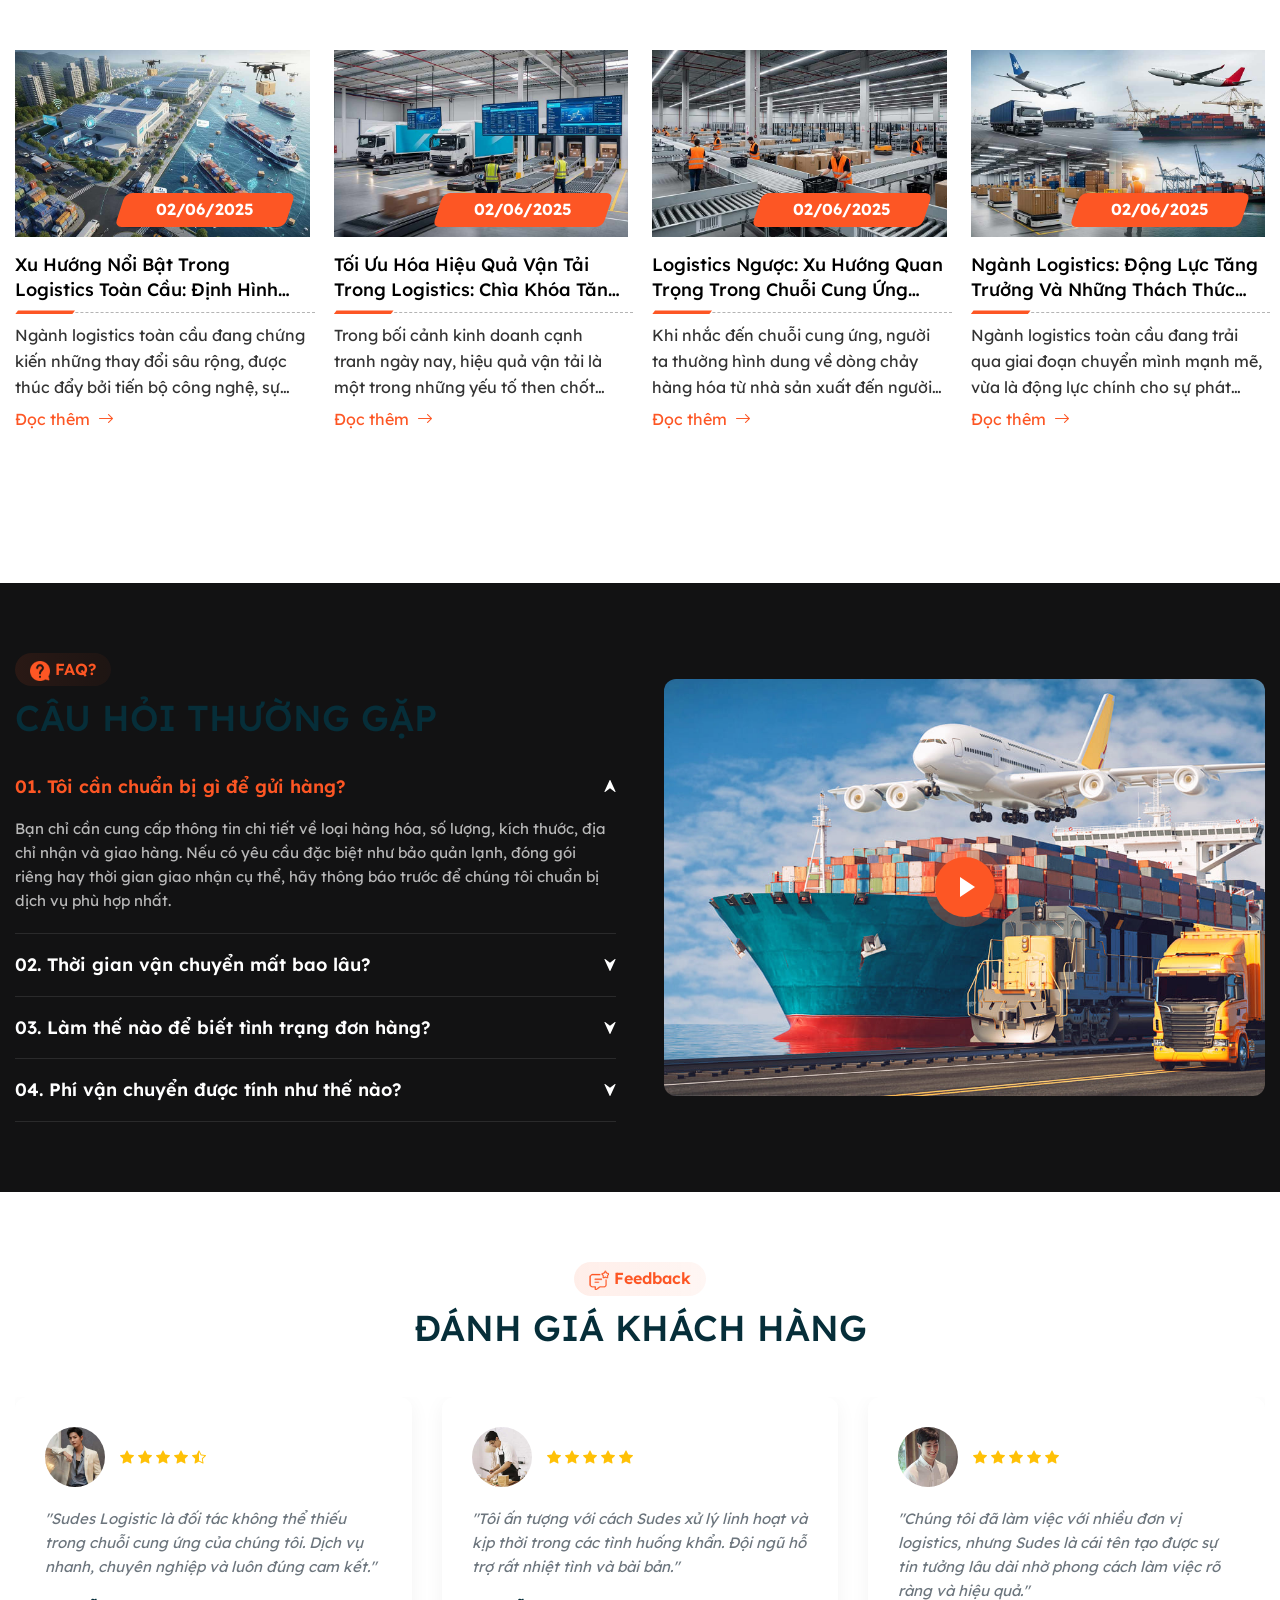
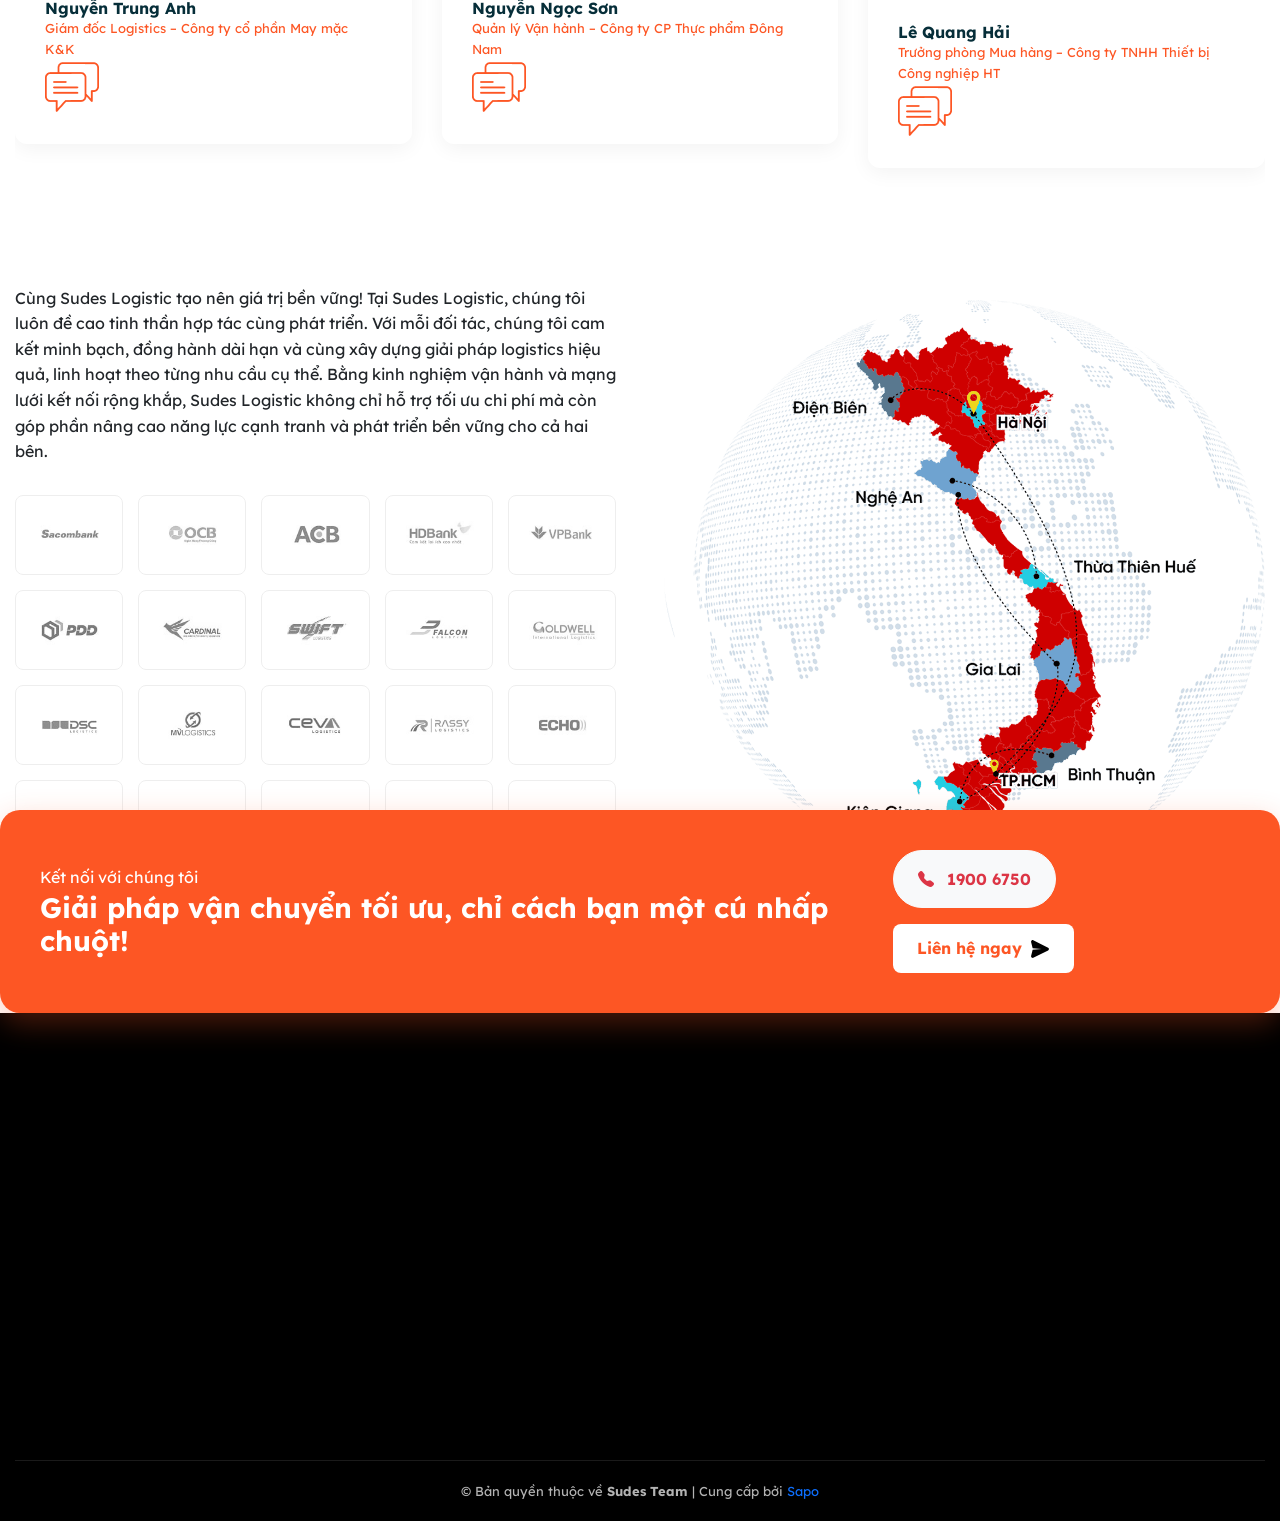
==== commit d82936d9: "Update sudes-logistics" ====
--- a/index.html
+++ b/index.html
@@ -602,8 +602,6 @@
             <span>FAQ?</span>
           </div>
           <h2 class="title_choose title_font mb-3">Câu hỏi thường gặp</h2>
-          <p class="lead-p mb-4">Các thắc mắc phổ biến nhất của doanh nghiệp và khách hàng khi lựa chọn dịch vụ vận chuyển và chuỗi cung ứng tại Sudes Logistics.</p>
-
           <ul class="faq-list">
             <!-- FAQ 1 -->
             <li class="active">
--- a/assets/css/style.css
+++ b/assets/css/style.css
@@ -1278,7 +1278,7 @@
 }
 .section_blog .item-blog .block-thumb {
   position: relative;
-  overflow: visible;
+  overflow: hidden;
 }
 .section_blog .item-blog .block-thumb .thumb {
   position: relative;
@@ -1286,7 +1286,7 @@
   width: 100%;
   height: 0;
   padding-bottom: 63.5%;
-  overflow: hidden !important;
+  overflow: hidden;
 }
 .section_blog .item-blog .block-thumb .thumb img {
   position: absolute;
@@ -1297,11 +1297,11 @@
   transform: scale(1);
   transition: transform 0.3s ease;
 }
-.block-thumb .thumb:hover img {
+.item-blog .block-thumb .thumb img:hover {
   transform: scale(1.1);
 }
 
-/* Nhãn ngày màu cam nghiêng ở góc dưới ảnh */
+/* Nhãn ngày màu cam */
 .section_blog .item-blog .block-thumb .time_arti {
   position: absolute;
   right: 20px;
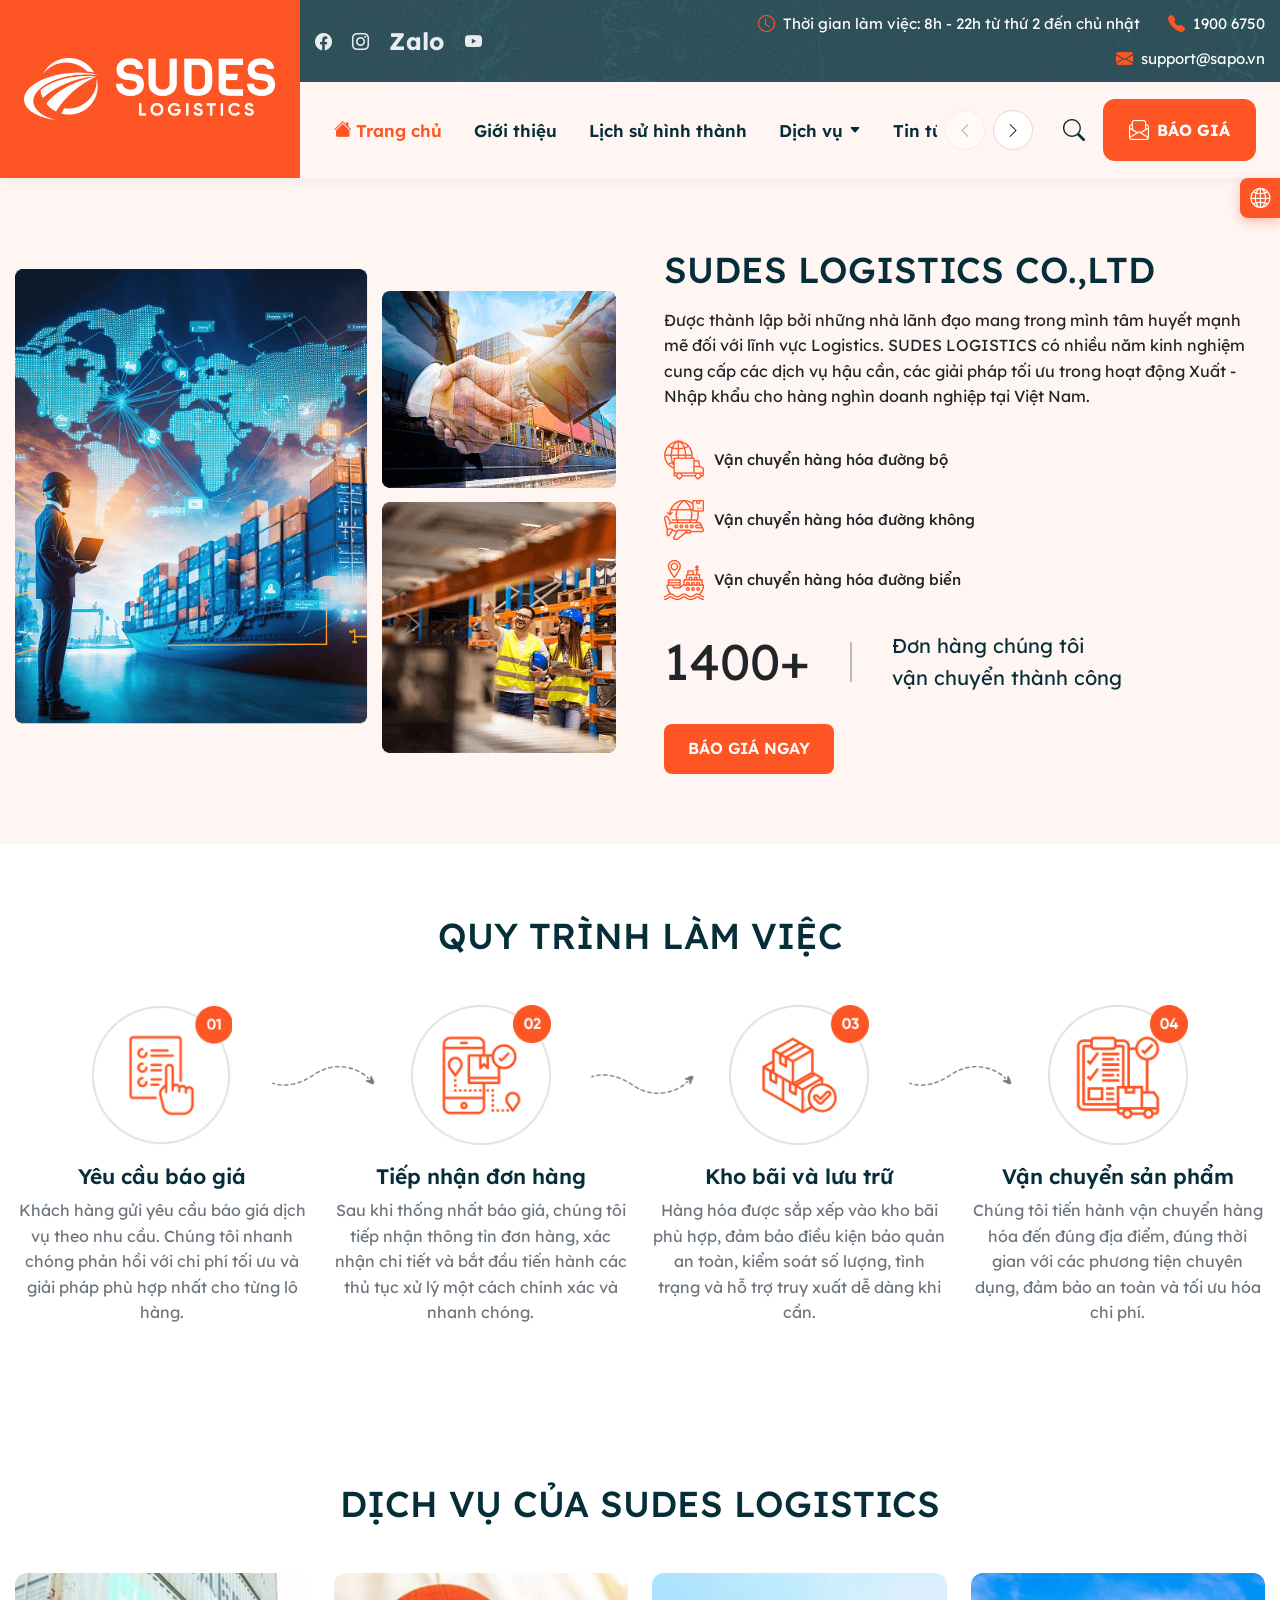
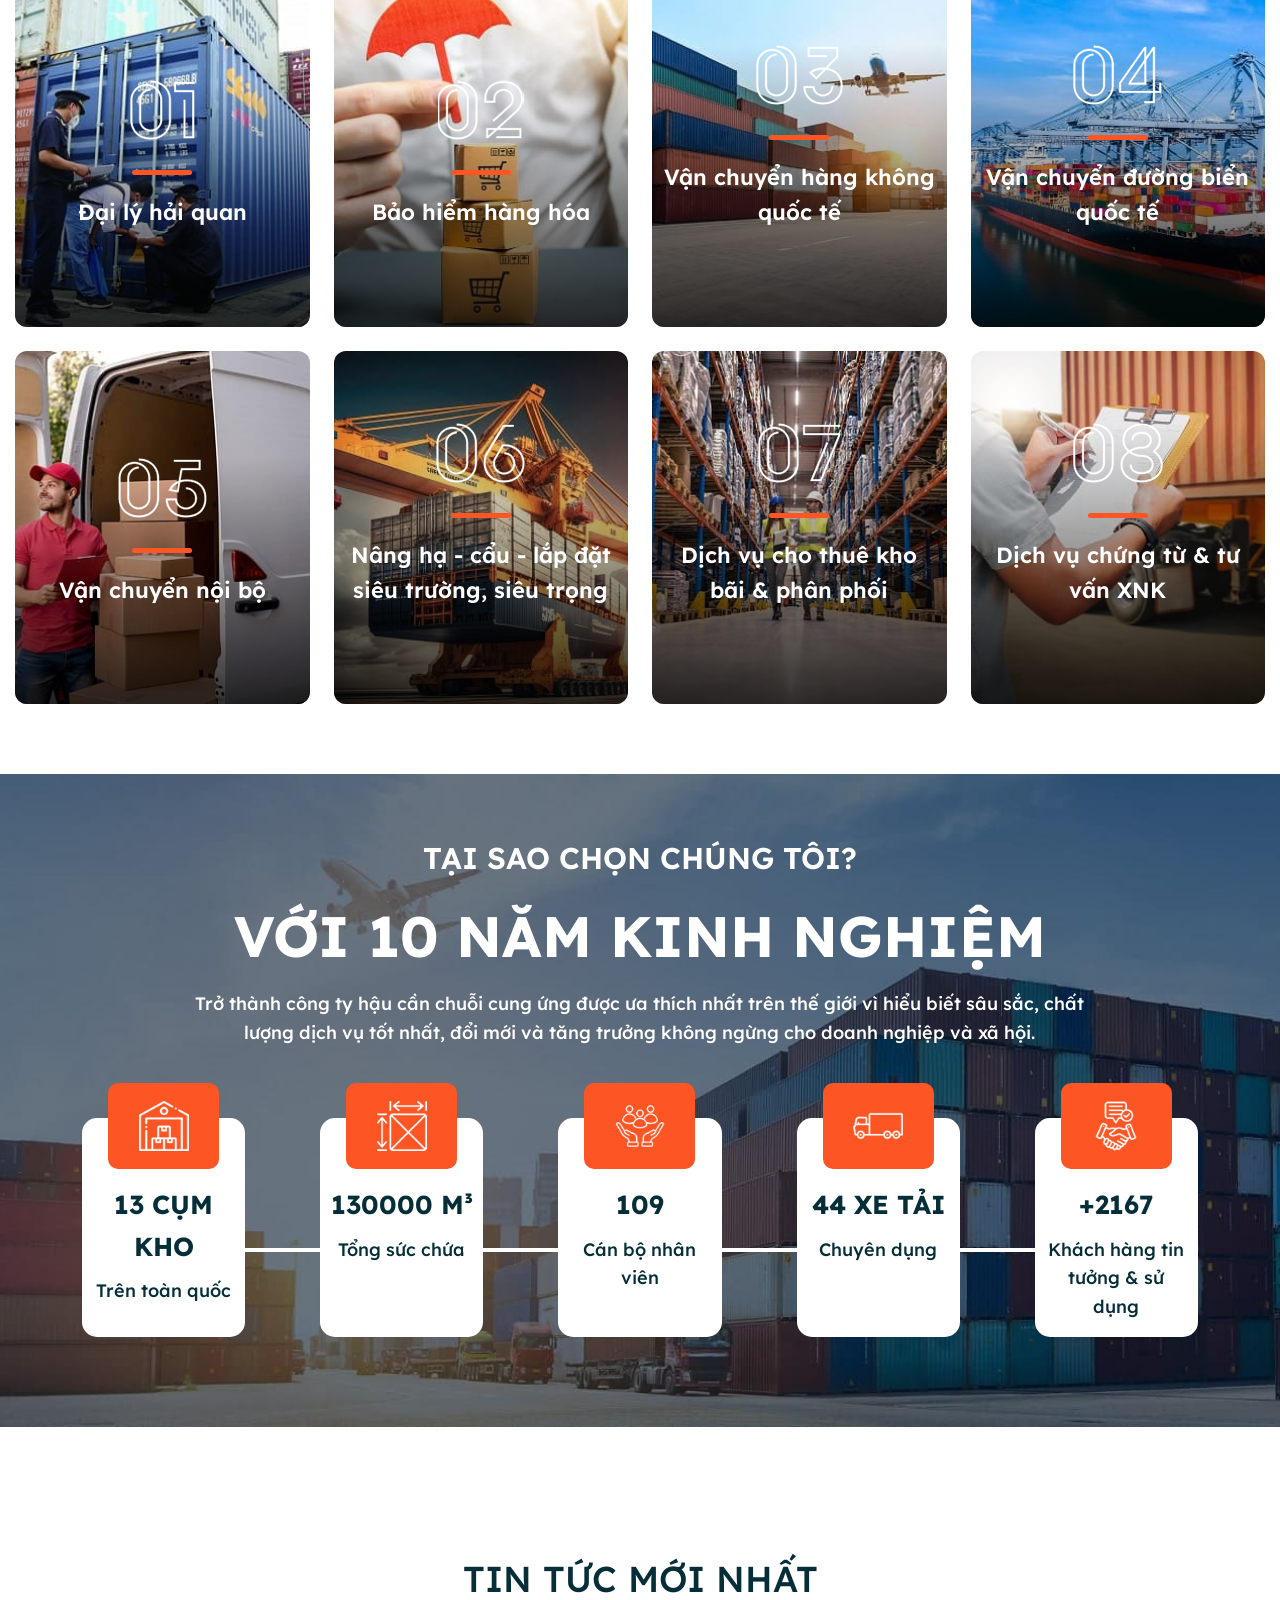
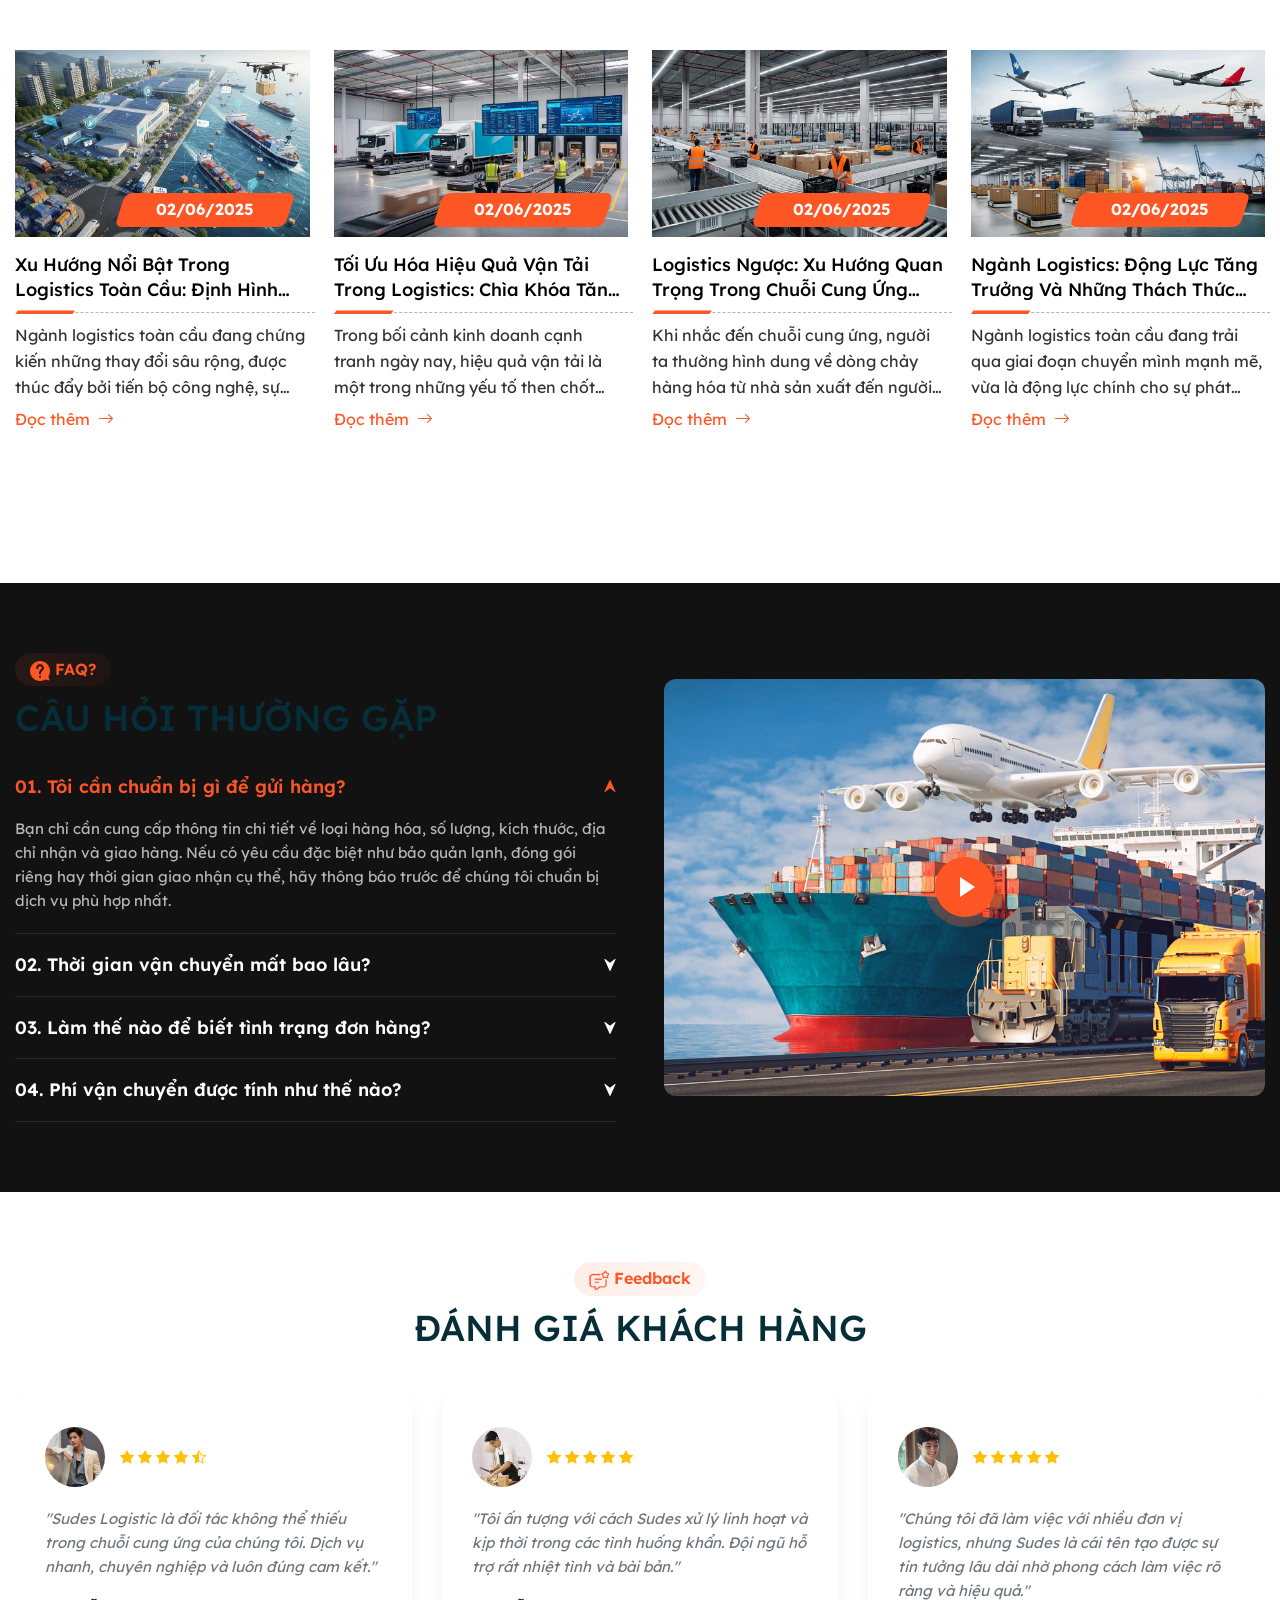
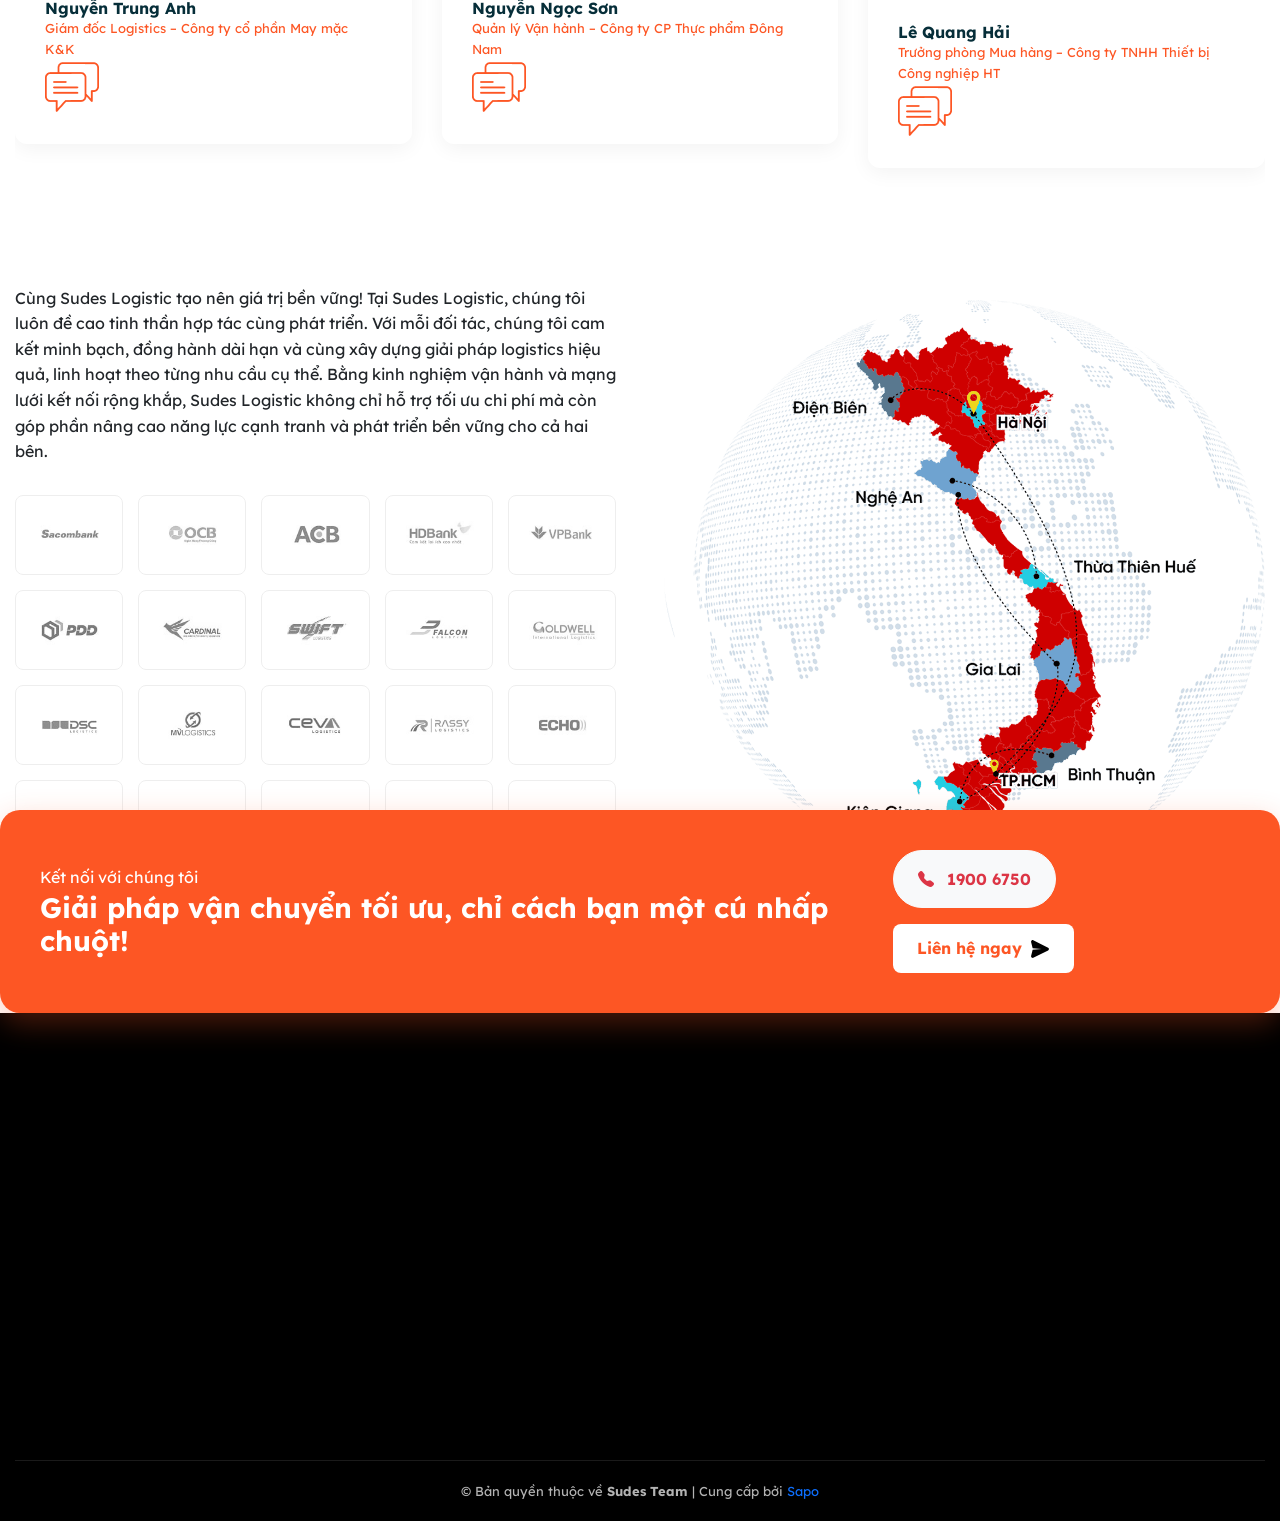
==== commit cf5b8005: "Update sudes-logistics" ====
--- a/index.html
+++ b/index.html
@@ -607,7 +607,7 @@
             <li class="active">
               <h3>
                 <span>01. Tôi cần chuẩn bị gì để gửi hàng?</span>
-                <svg viewBox="0 0 15 15" fill="none"><path d="M7.98691 14.6893L14.4153 0.761055C14.516 0.539274 14.456 0.274638 14.2653 0.120356C14.0746 -0.0349973 13.8036 -0.0403543 13.6075 0.107499L7.50049 4.68774L1.3935 0.107499C1.19743 -0.0403548 0.925294 -0.0349978 0.735656 0.119284C0.606016 0.22321 0.536375 0.378563 0.536375 0.53606C0.536375 0.612129 0.552446 0.688199 0.585659 0.759983L7.01407 14.6882C7.10193 14.8789 7.29157 15 7.50049 15C7.70941 15 7.89905 14.8789 7.98691 14.6893Z" fill="white"/></svg>
+                <svg viewBox="0 0 15 15" fill="none"><path d="M7.98691 14.6893L14.4153 0.761055C14.516 0.539274 14.456 0.274638 14.2653 0.120356C14.0746 -0.0349973 13.8036 -0.0403543 13.6075 0.107499L7.50049 4.68774L1.3935 0.107499C1.19743 -0.0403548 0.925294 -0.0349978 0.735656 0.119284C0.606016 0.22321 0.536375 0.378563 0.536375 0.53606C0.536375 0.612129 0.552446 0.688199 0.585659 0.759983L7.01407 14.6882C7.10193 14.8789 7.29157 15 7.50049 15C7.70941 15 7.89905 14.8789 7.98691 14.6893Z" fill="currentColor"/></svg>
               </h3>
               <div class="content-faq">Bạn chỉ cần cung cấp thông tin chi tiết về loại hàng hóa, số lượng, kích thước, địa chỉ nhận và giao hàng. Nếu có yêu cầu đặc biệt như bảo quản lạnh, đóng gói riêng hay thời gian giao nhận cụ thể, hãy thông báo trước để chúng tôi chuẩn bị dịch vụ phù hợp nhất.</div>
             </li>
